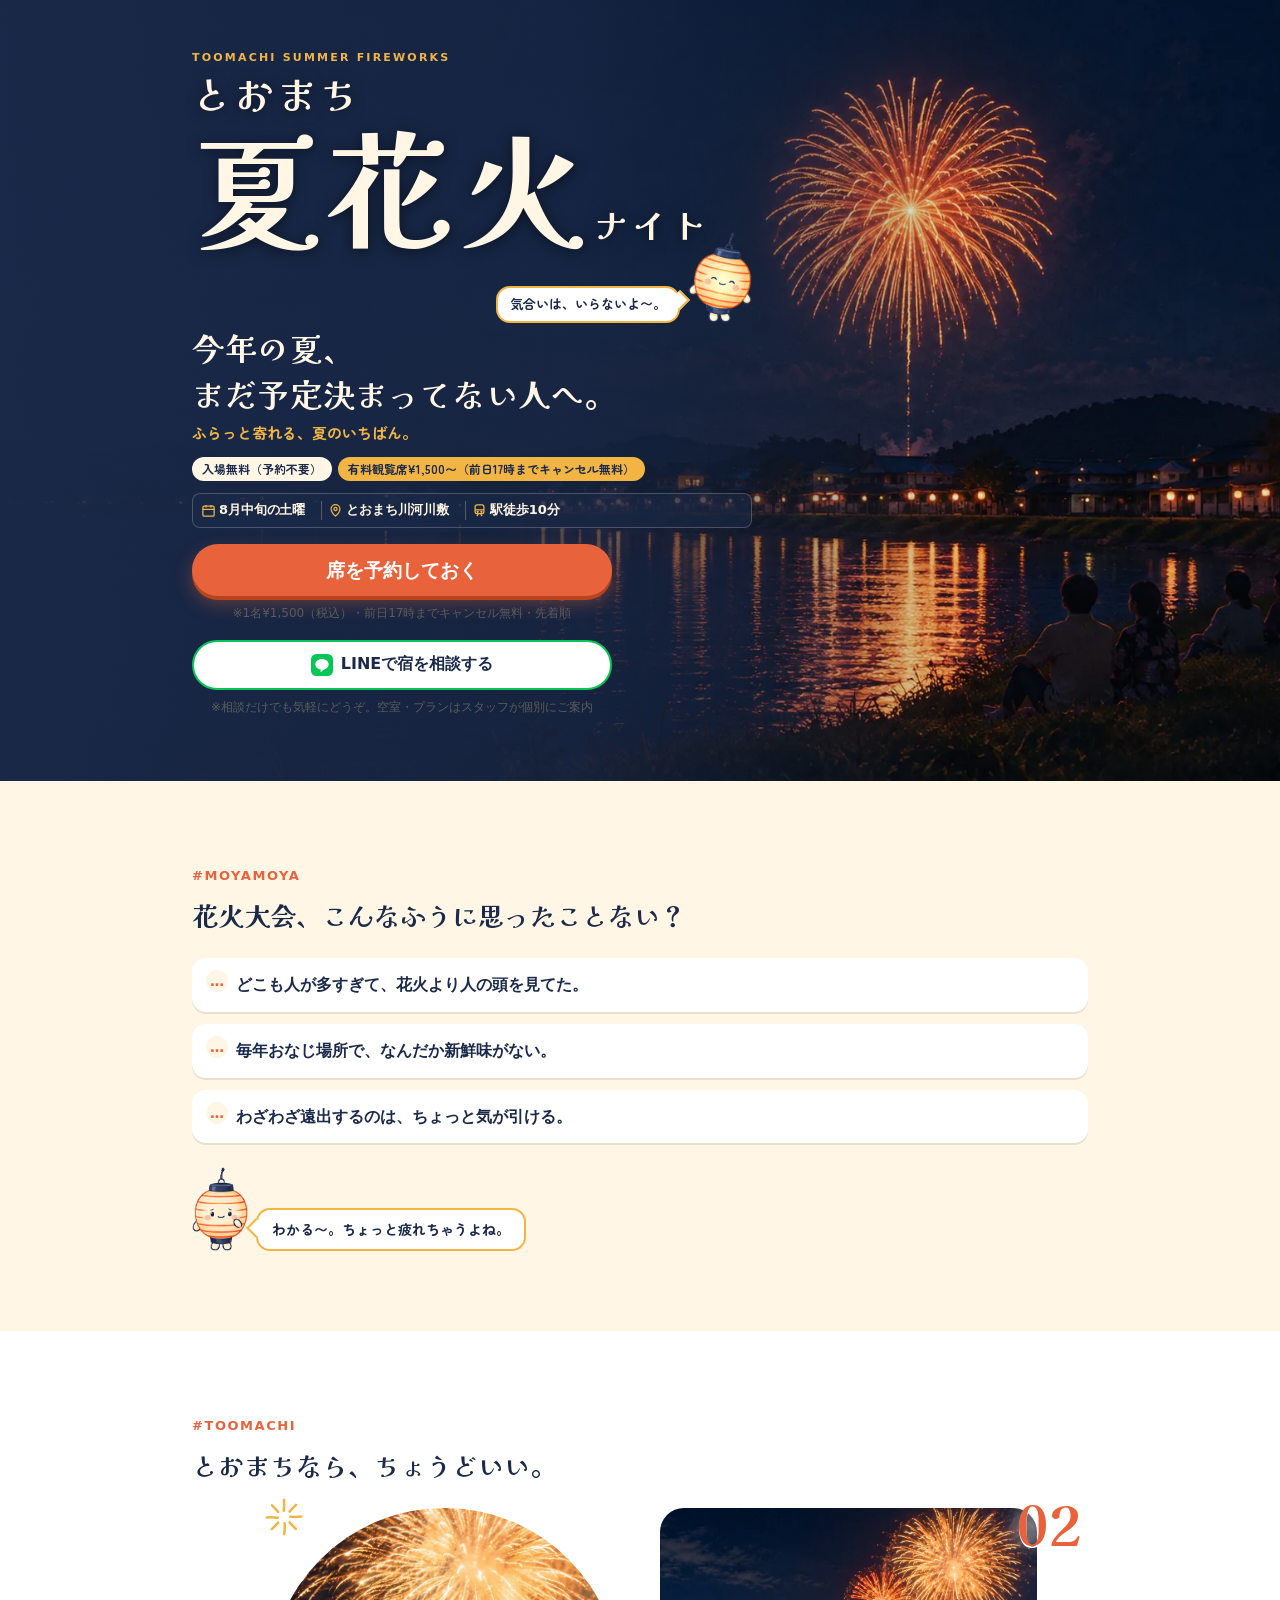
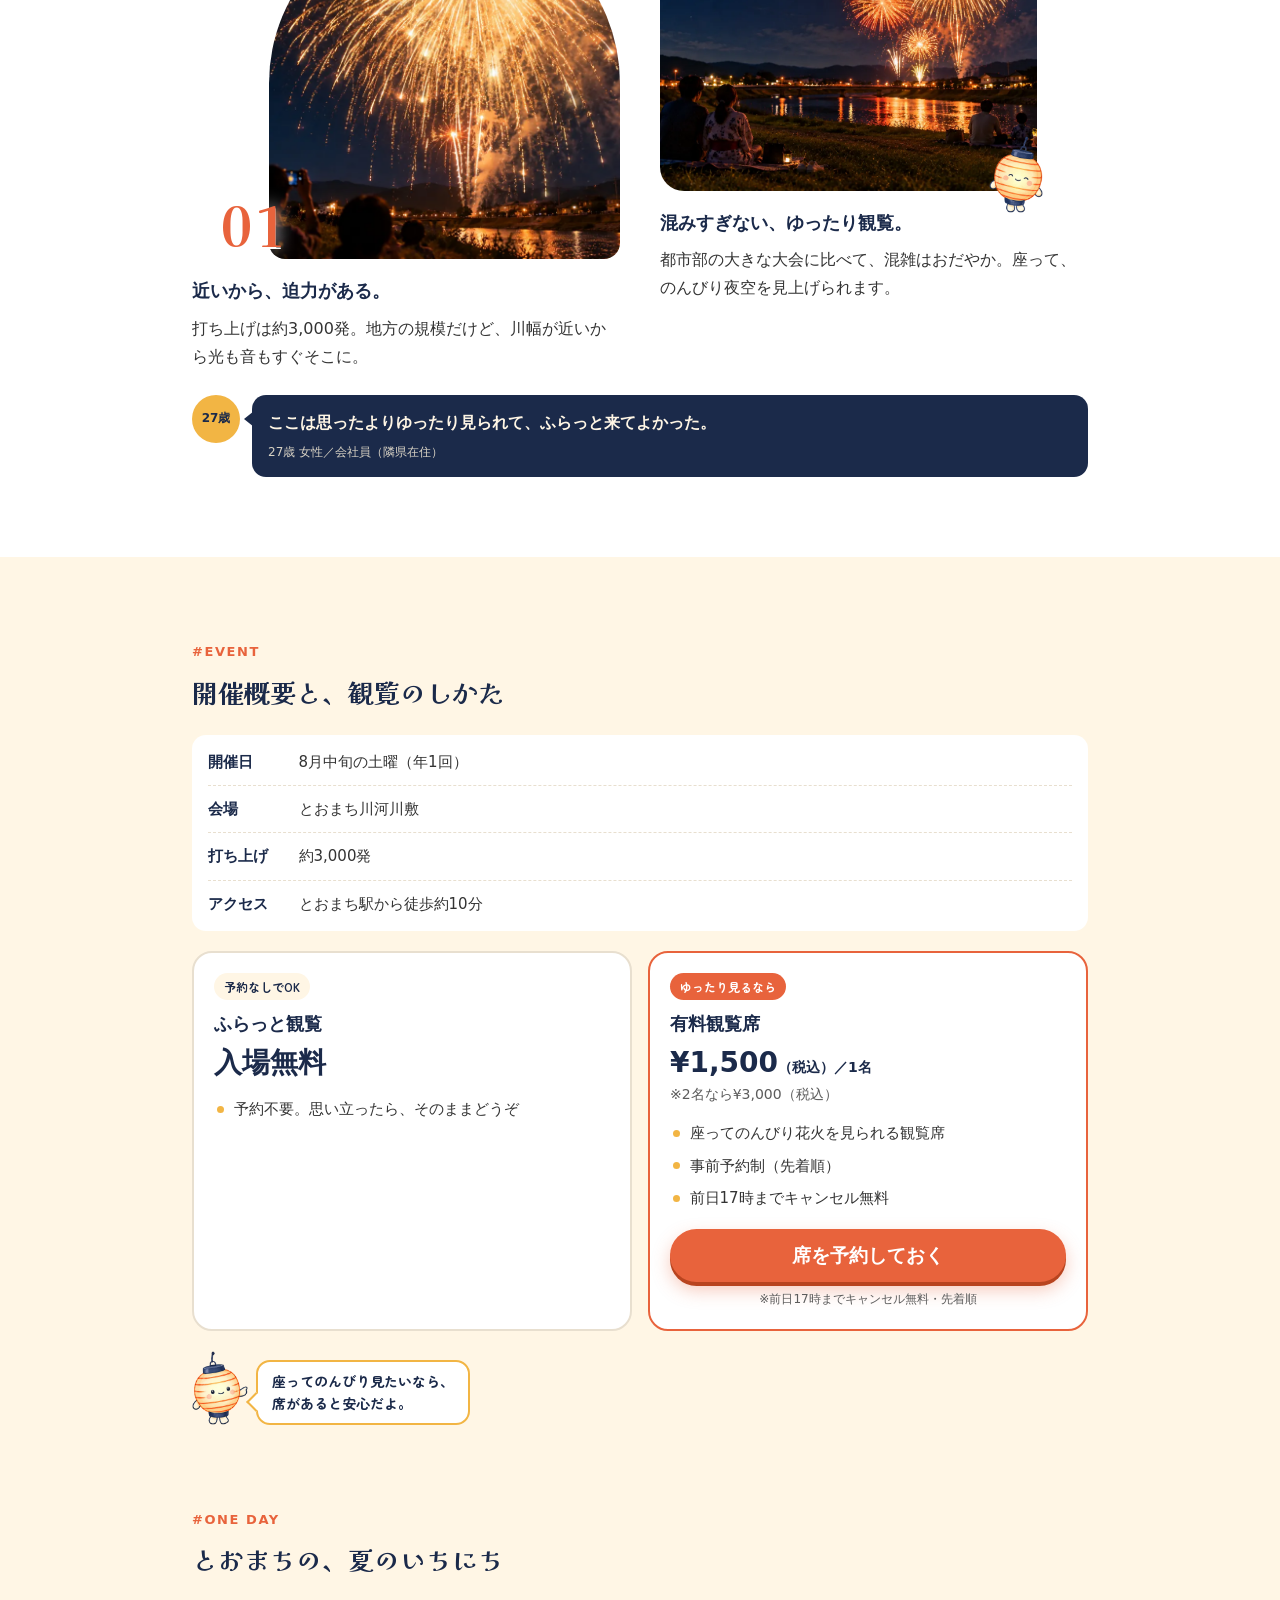
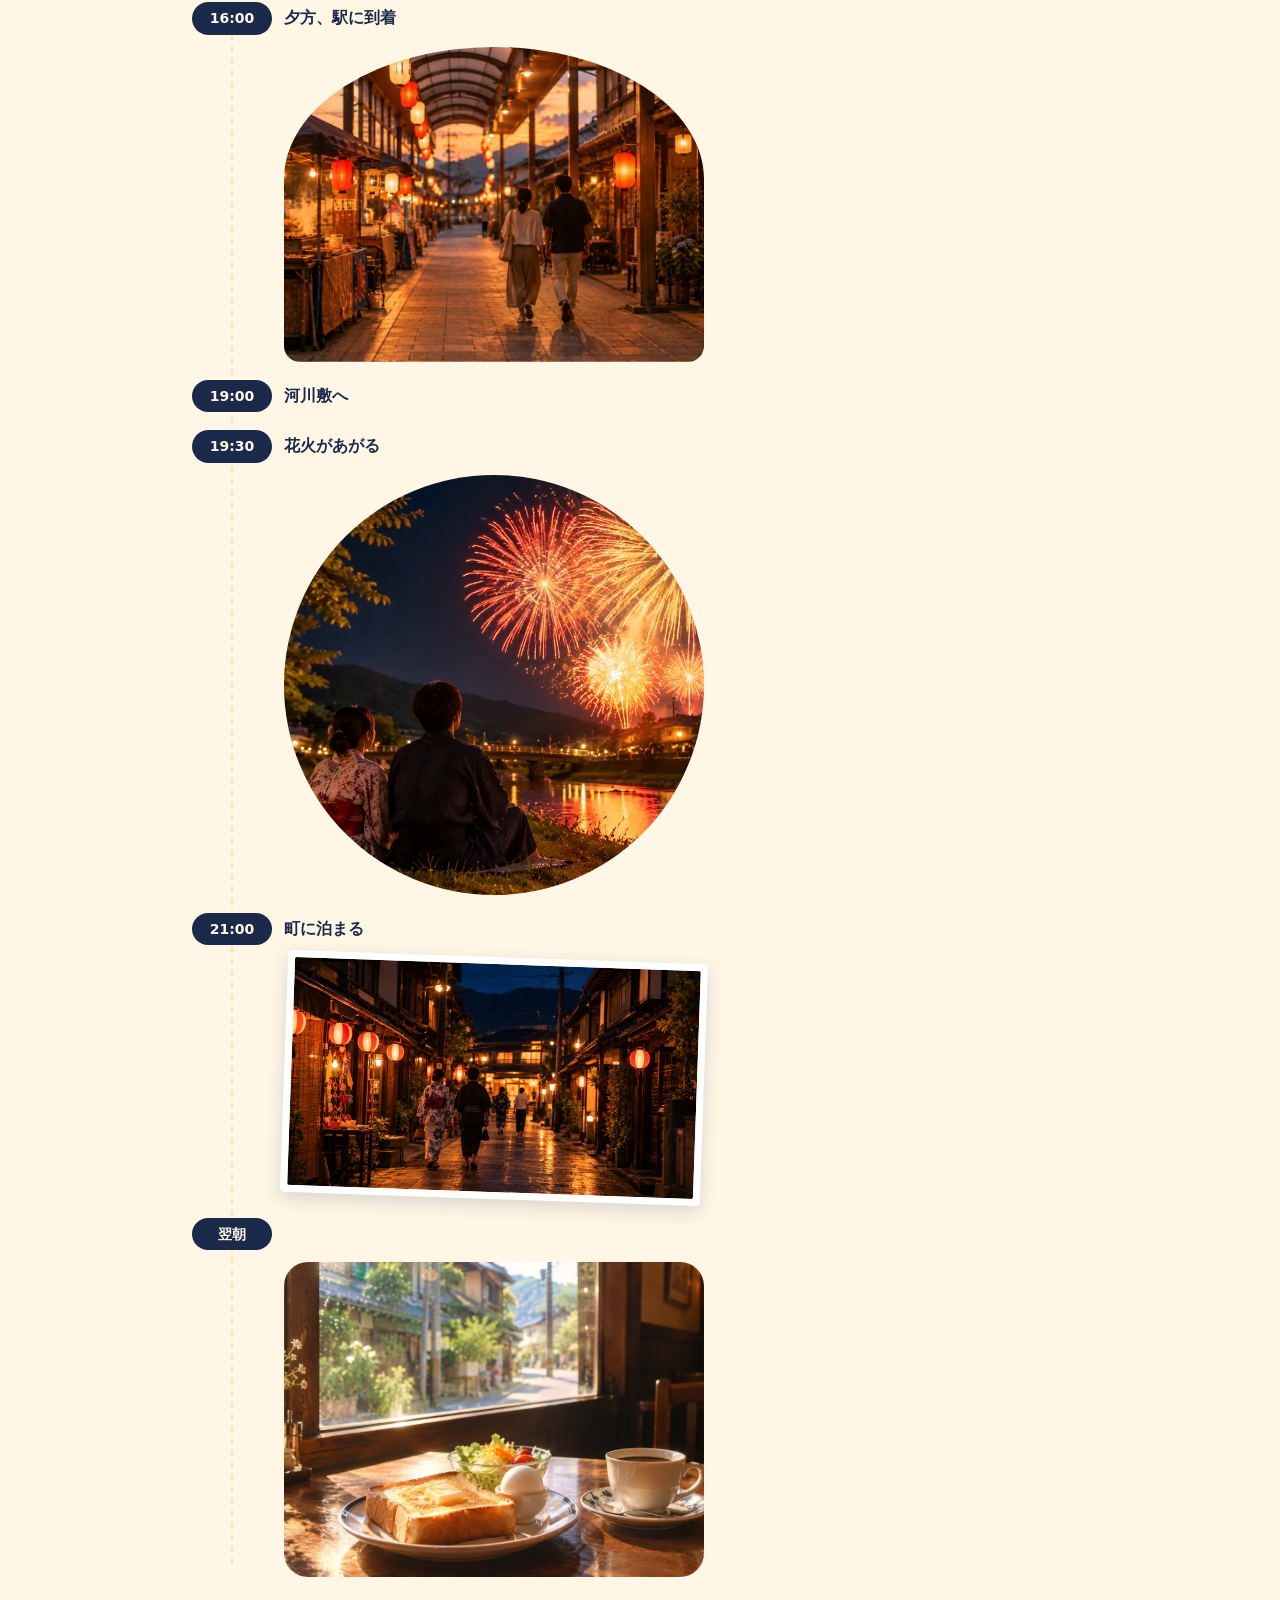
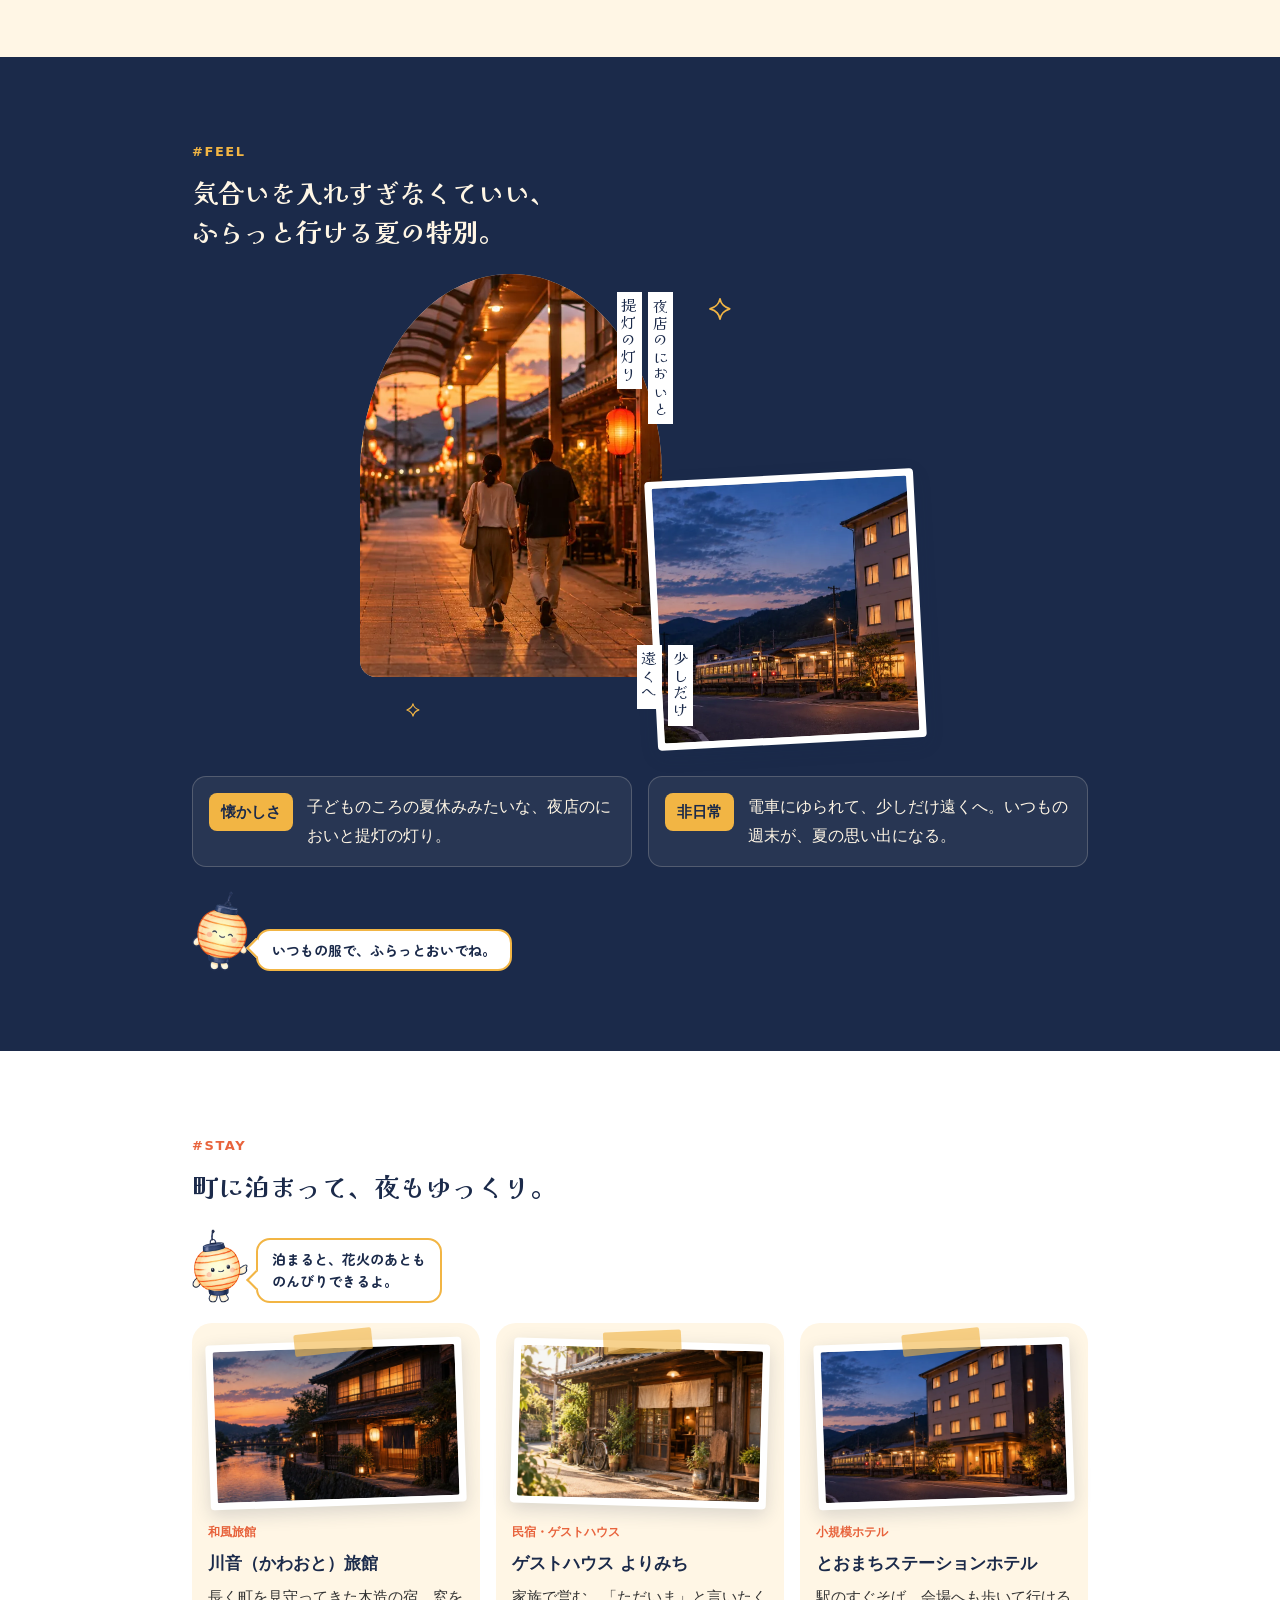
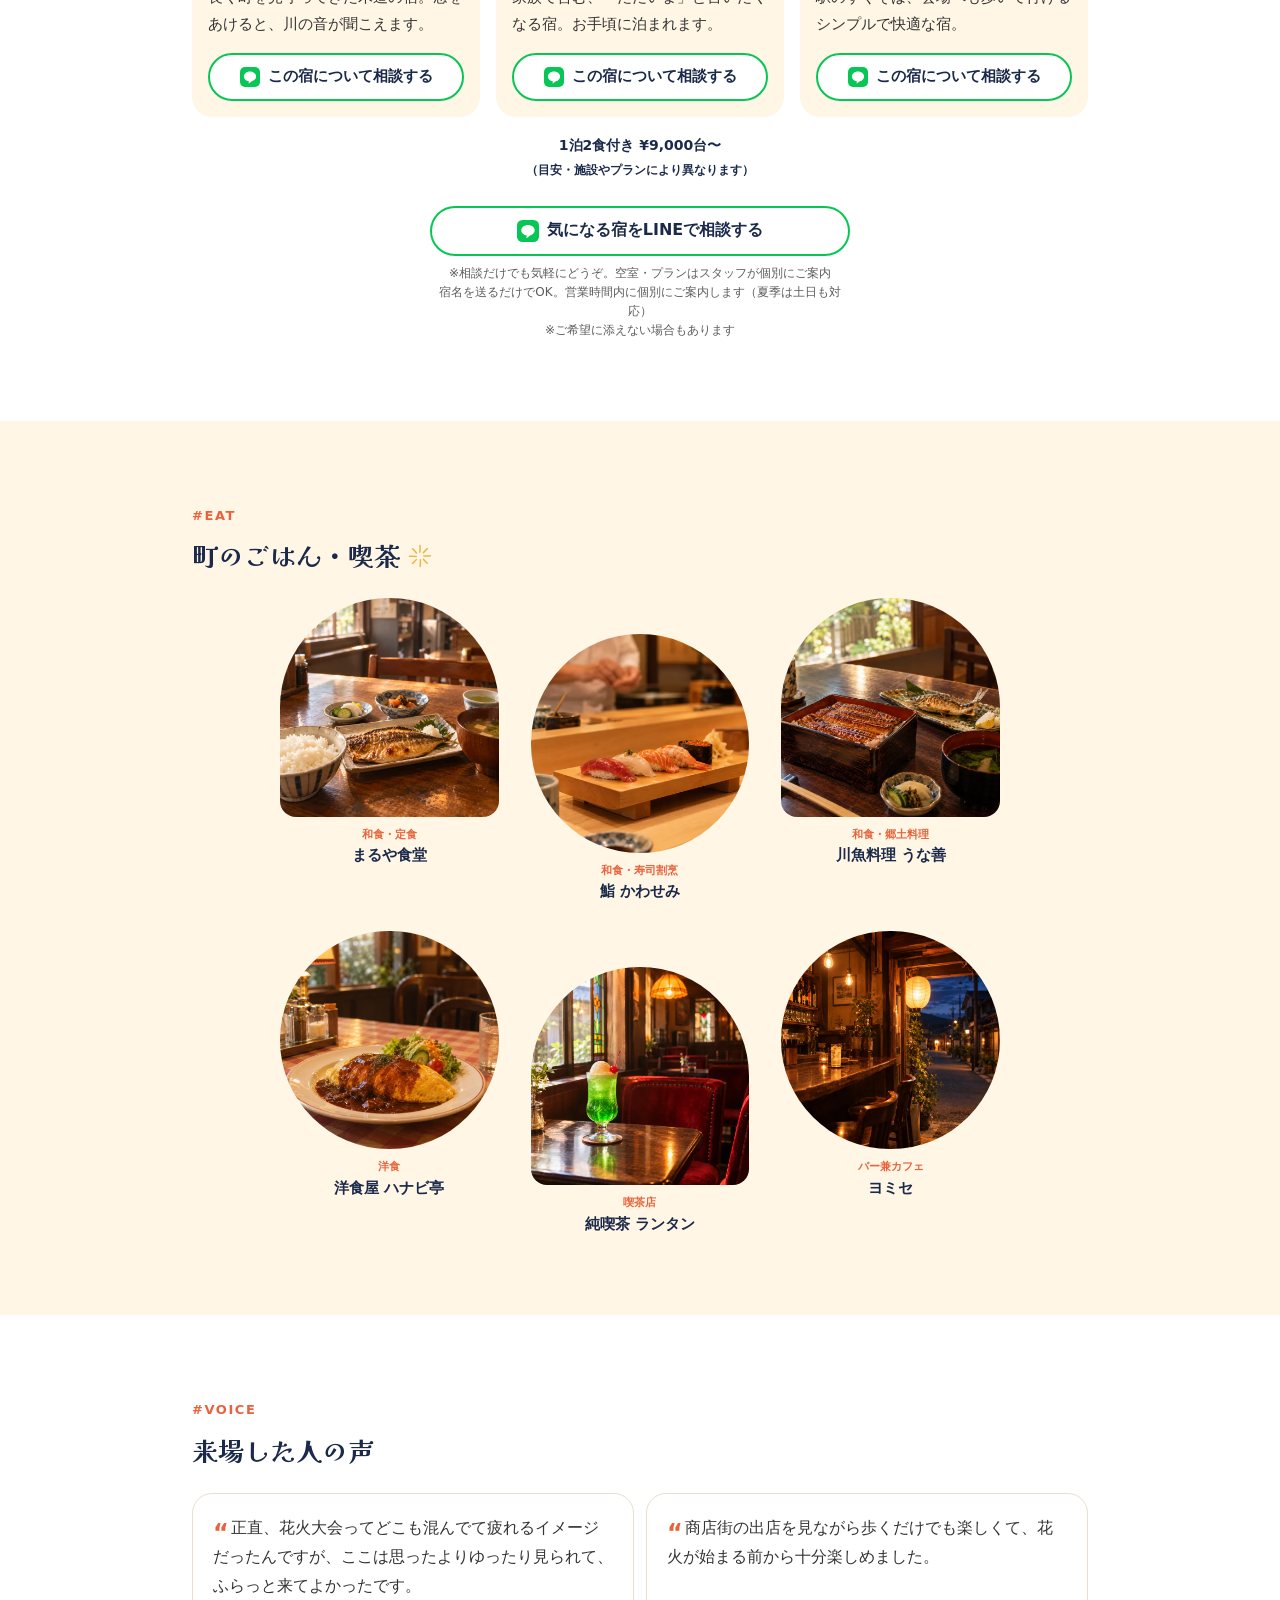
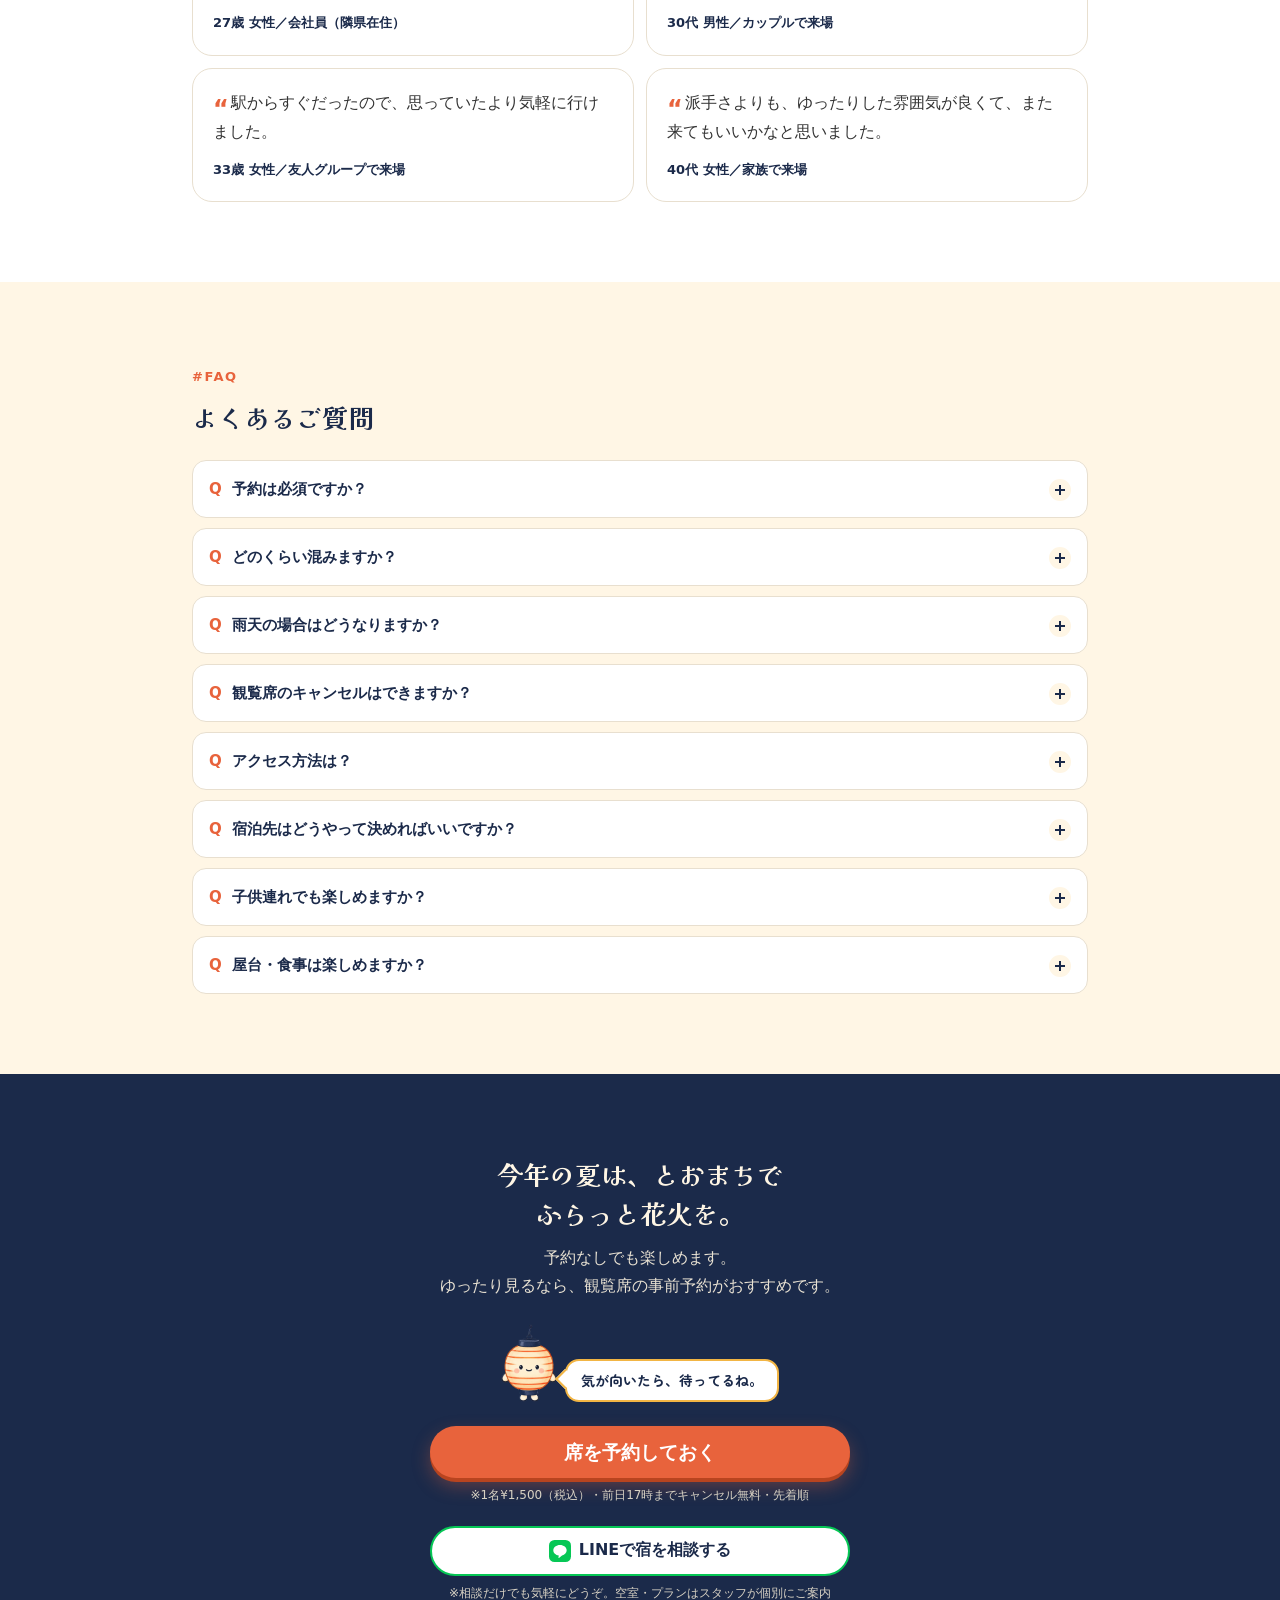
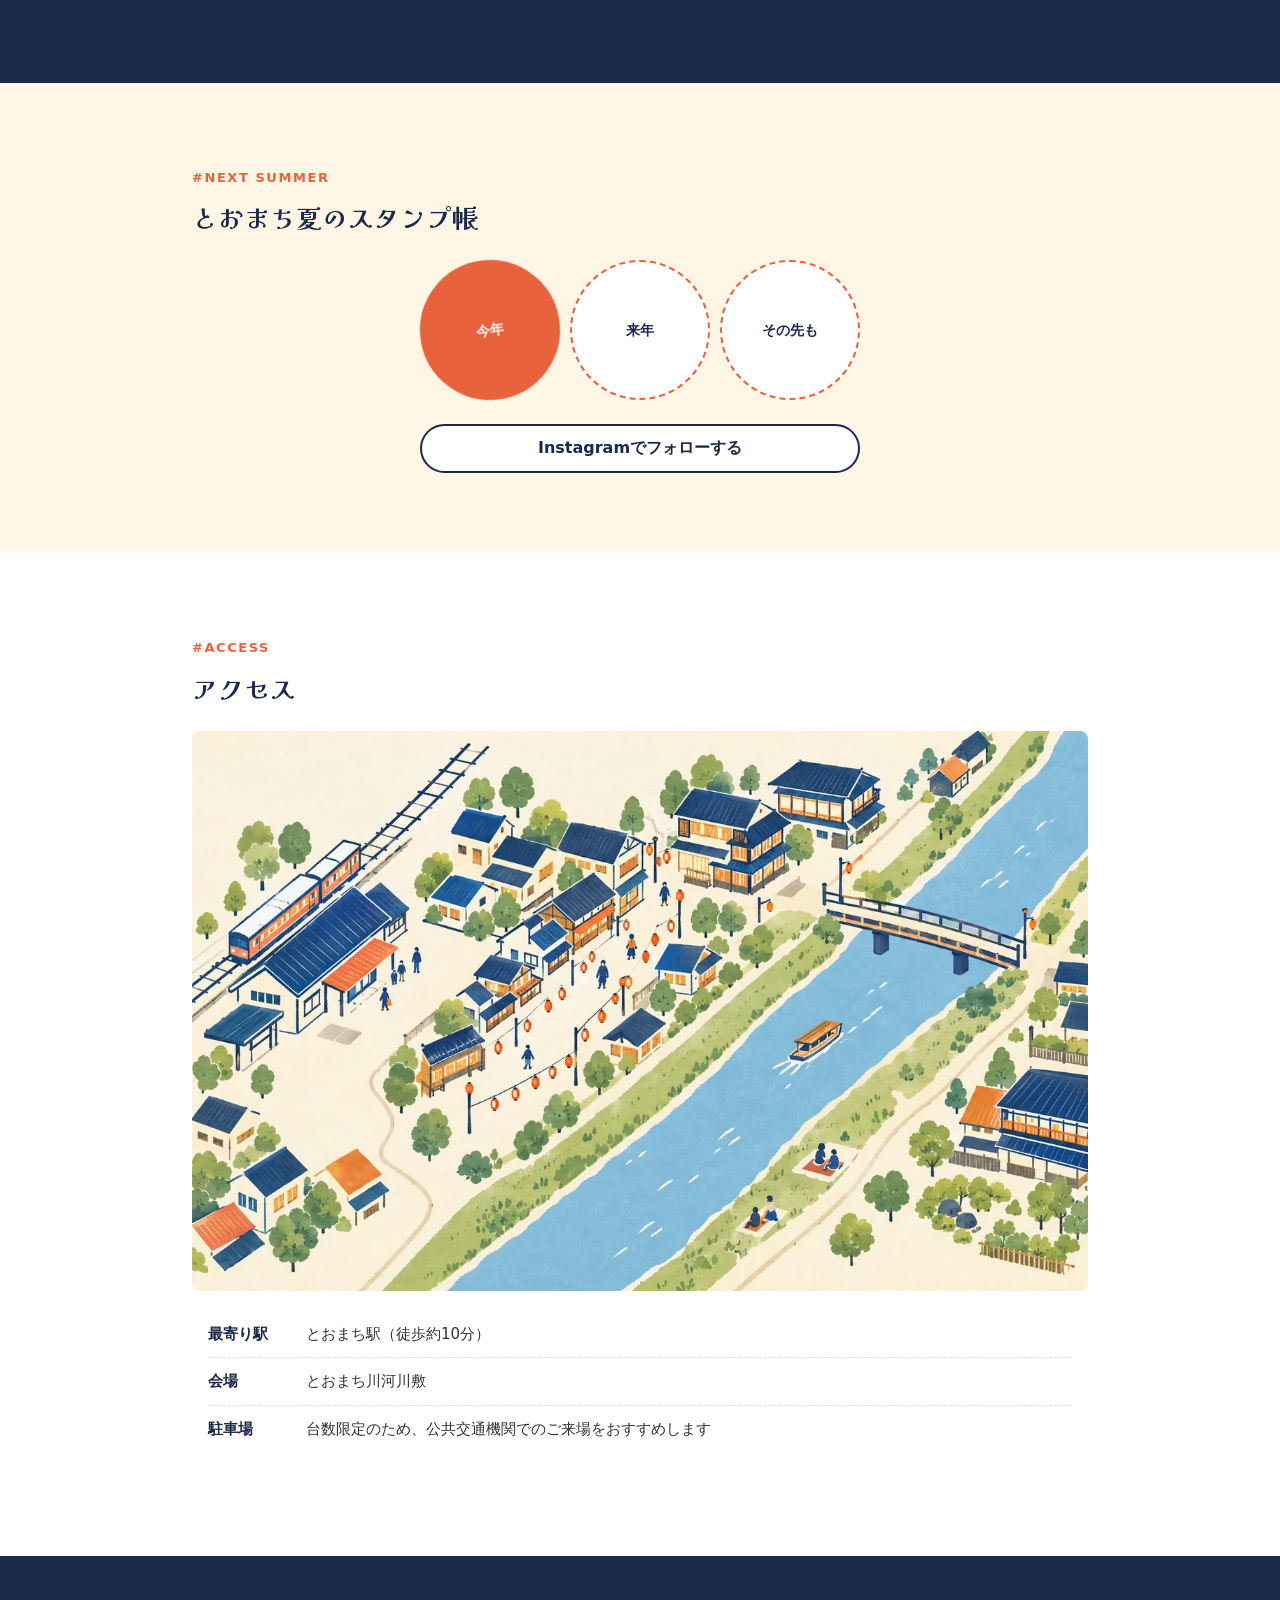
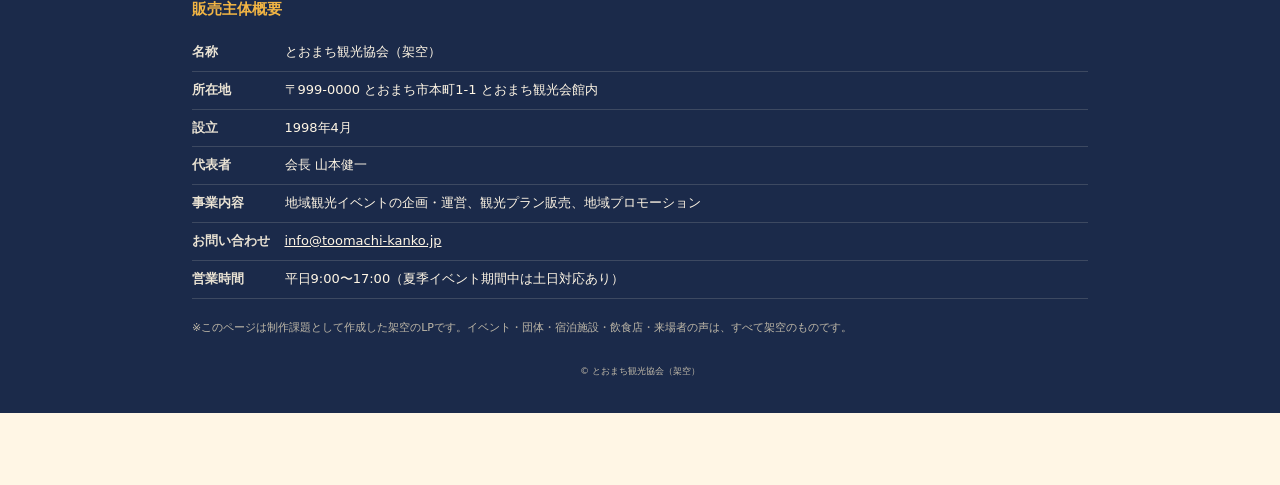
==== index.html @ 587643f8 "初回コミット" ====
<!DOCTYPE html>
<html lang="ja">
<head>
<meta charset="UTF-8">
<meta name="viewport" content="width=device-width, initial-scale=1">
<!-- JavaScriptが動くときだけ「隠してから出す」演出を有効にする（表示前に必要なので、ここだけHTMLに残す） -->
<script>document.documentElement.classList.add('js');</script>
<title>とおまち 夏花火ナイト｜ふらっと寄れる、夏のいちばん。</title>
<meta name="description" content="今年の夏、まだ予定決まってない人へ。とおまち川河川敷の「とおまち 夏花火ナイト」は入場無料・駅から徒歩約10分。ゆったり見るなら有料観覧席（¥1,500・前日17時までキャンセル無料）を。町の宿やごはん処もご紹介します。">
<!-- 正規URL（公開時に https://example.com/toomachi/ を実際のURLに差し替え） -->
<link rel="canonical" href="https://example.com/toomachi/">
<link rel="icon" href="favicon.ico" sizes="any">
<link rel="apple-touch-icon" href="images/apple-touch-icon.png">
<!-- OGP（公開時に https://example.com/toomachi/ を実際のURLに差し替え） -->
<meta property="og:type" content="website">
<meta property="og:title" content="とおまち 夏花火ナイト｜ふらっと寄れる、夏のいちばん。">
<meta property="og:description" content="今年の夏、まだ予定決まってない人へ。とおまち川河川敷の、ゆったり見られる夏花火。入場無料・観覧席¥1,500から。">
<meta property="og:url" content="https://example.com/toomachi/">
<meta property="og:image" content="https://example.com/toomachi/images/ogp.jpg">
<meta property="og:image:width" content="1200">
<meta property="og:image:height" content="630">
<meta name="twitter:card" content="summary_large_image">
<link rel="preconnect" href="https://fonts.googleapis.com">
<link rel="preconnect" href="https://fonts.gstatic.com" crossorigin>
<!-- 見出し：Kaisei Decol／吹き出し・ボタン：Zen Maru Gothic（日本語は文字範囲ごとに分割配信され、使う文字の分だけ読み込まれる） -->
<link href="https://fonts.googleapis.com/css2?family=Kaisei+Decol:wght@700&family=Zen+Maru+Gothic:wght@700&display=swap" rel="stylesheet">
<link rel="stylesheet" href="css/style.css">
<script src="js/main.js" defer></script>
</head>
<body>
<!-- アイコン用SVGシンボル -->
<svg class="svg-sprite" width="0" height="0" aria-hidden="true">
  <defs>
    <!-- LINE CTA用の仮アイコン（公開時はLINE公式ブランドガイドラインのアイコン画像に差し替え） -->
    <symbol id="icon-line" viewBox="0 0 24 24">
      <rect width="24" height="24" rx="6" fill="#06C755"/>
      <path d="M12 5.5c-4.1 0-7.3 2.6-7.3 5.8 0 2.9 2.5 5.3 6 5.7l-.4 2.1c-.1.4.3.7.6.5l3.3-2.6c3-.6 5.1-2.9 5.1-5.7 0-3.2-3.2-5.8-7.3-5.8z" fill="#fff"/>
    </symbol>
    <!-- 手描き風の落書き（火花・きらめき） -->
    <symbol id="doodle-spark" viewBox="0 0 48 48">
      <g fill="none" stroke="currentColor" stroke-width="2.6" stroke-linecap="round">
        <path d="M24 6c.4 4 .2 8-.3 11.5"/><path d="M24.6 30.5c.3 4 .1 8-.4 11.5"/>
        <path d="M6 24.4c4-.3 8-.1 11.6.3"/><path d="M30.6 23.8c4 .2 7.9.1 11.4-.3"/>
        <path d="M11.5 11.8c2.6 2.4 4.6 4.6 6.4 7"/><path d="M29.8 29.6c2.4 2.7 4.4 4.8 6.6 6.9"/>
        <path d="M36.4 11.4c-2.5 2.5-4.6 4.6-6.6 7"/><path d="M17.9 29.9c-2.3 2.5-4.4 4.6-6.7 6.7"/>
      </g>
    </symbol>
    <symbol id="doodle-star" viewBox="0 0 32 32">
      <path d="M16 3.5c1.2 5.6 3.4 9.4 12 12.3-8.4 2.6-10.8 6.6-12 12.7-1.4-6.2-3.8-10.1-12.3-12.6C12.3 13 14.6 9.2 16 3.5z" fill="none" stroke="currentColor" stroke-width="2.2" stroke-linejoin="round"/>
    </symbol>
  </defs>
</svg>

<main id="top">

  <!-- ================= FV ================= -->
  <section class="fv" id="fv" aria-labelledby="fv-title">
    <div class="fv__photo">
      <picture>
        <source media="(min-width: 1024px)" srcset="images/fv-pc.webp" width="1672" height="941">
        <img src="images/fv-sp.webp" width="1024" height="1536" alt="とおまち川の川面に映る大輪の花火と、川沿いに灯る提灯" fetchpriority="high">
      </picture>
      <!-- 背景動画：videos/fv-sp.mp4（スマホ）・videos/fv-pc.mp4（PC）を置くと自動で再生。
           ファイルがない・通信量を節約する設定・「視差効果を減らす」設定のときは上の写真のまま -->
      <video class="fv__video" muted loop playsinline preload="none" aria-hidden="true"
             data-src-sp="videos/fv-sp.mp4" data-src-pc="videos/fv-pc.mp4"></video>
    </div>
    <button class="fv__motion" type="button" aria-pressed="false" hidden>
      <span class="visually-hidden">背景の動画を一時停止</span>
      <svg viewBox="0 0 24 24" width="18" height="18" aria-hidden="true" class="icon-pause"><rect x="6" y="5" width="4" height="14" rx="1" fill="currentColor"/><rect x="14" y="5" width="4" height="14" rx="1" fill="currentColor"/></svg>
      <svg viewBox="0 0 24 24" width="18" height="18" aria-hidden="true" class="icon-play"><path d="M8 5v14l11-7z" fill="currentColor"/></svg>
    </button>
    <div class="container">
      <div class="fv__inner">
        <p class="fv__en">TOOMACHI SUMMER FIREWORKS</p>
        <h1 class="fv__name" id="fv-title">とおまち<span class="fv__name-main">夏花火<span class="fv__name-night">ナイト</span></span></h1>

        <div class="fv__gap">
          <div class="tomorin tomorin--right fv__tomorin">
            <img class="tomorin__icon" src="images/tomorin-smile.webp" width="337" height="480" alt="" decoding="async">
            <p class="tomorin__bubble">気合いは、いらないよ〜。</p>
          </div>
        </div>

        <p class="fv__title">今年の夏、<br>まだ予定決まってない人へ。</p>
        <p class="fv__sub">ふらっと寄れる、夏のいちばん。</p>

        <ul class="badges" aria-label="料金と予約の概要">
          <li class="badge">入場無料（予約不要）</li>
          <li class="badge badge--accent">有料観覧席¥1,500〜（前日17時までキャンセル無料）</li>
        </ul>

        <ul class="fv-info">
          <li class="fv-info__item">
            <svg viewBox="0 0 24 24" fill="none" stroke="currentColor" stroke-width="2" aria-hidden="true"><rect x="3" y="5" width="18" height="16" rx="2"/><path d="M3 10h18M8 3v4M16 3v4"/></svg>
            <span class="visually-hidden">開催日</span><strong>8月中旬の土曜</strong>
          </li>
          <li class="fv-info__item">
            <svg viewBox="0 0 24 24" fill="none" stroke="currentColor" stroke-width="2" aria-hidden="true"><path d="M12 21s-7-6.2-7-11.5A7 7 0 0 1 19 9.5C19 14.8 12 21 12 21z"/><circle cx="12" cy="9.5" r="2.5"/></svg>
            <span class="visually-hidden">会場</span><strong>とおまち川河川敷</strong>
          </li>
          <li class="fv-info__item">
            <svg viewBox="0 0 24 24" fill="none" stroke="currentColor" stroke-width="2" aria-hidden="true"><rect x="5" y="3" width="14" height="14" rx="3"/><path d="M5 11h14M8 21l2-4M16 21l-2-4"/><circle cx="9" cy="14" r=".8" fill="currentColor"/><circle cx="15" cy="14" r=".8" fill="currentColor"/></svg>
            <span class="visually-hidden">アクセス</span><strong>駅徒歩10分</strong>
          </li>
        </ul>

        <div class="cta-group" id="fv-cta">
          <div>
            <a class="btn btn--seat" href="reserve.html">席を予約しておく</a>
            <p class="btn-note">※1名¥1,500（税込）・前日17時までキャンセル無料・先着順</p>
          </div>
          <div>
            <a class="btn btn--line" data-line href="#">
              <svg class="line-icon" width="22" height="22" aria-hidden="true"><use href="#icon-line"/></svg>
              LINEで宿を相談する
            </a>
            <p class="btn-note">※相談だけでも気軽にどうぞ。空室・プランはスタッフが個別にご案内</p>
          </div>
        </div>
      </div>
    </div>
  </section>

  <!-- ================= #MOYAMOYA ================= -->
  <section class="section" id="moyamoya" aria-labelledby="moyamoya-title">
    <div class="container">
      <p class="section-label">#MOYAMOYA</p>
      <h2 class="section-title" id="moyamoya-title">花火大会、こんなふうに思ったことない？</h2>
      <ul class="moyamoya__list">
        <li class="moyamoya__item">どこも人が多すぎて、花火より人の頭を見てた。</li>
        <li class="moyamoya__item">毎年おなじ場所で、なんだか新鮮味がない。</li>
        <li class="moyamoya__item">わざわざ遠出するのは、ちょっと気が引ける。</li>
      </ul>
      <div class="tomorin">
        <img class="tomorin__icon" src="images/tomorin-empathy.webp" width="322" height="480" alt="" decoding="async">
        <p class="tomorin__bubble">わかる〜。ちょっと疲れちゃうよね。</p>
      </div>
    </div>
  </section>

  <!-- ================= #TOOMACHI ================= -->
  <section class="section section--white" id="toomachi" aria-labelledby="toomachi-title">
    <div class="container">
      <p class="section-label">#TOOMACHI</p>
      <h2 class="section-title" id="toomachi-title">とおまちなら、ちょうどいい。</h2>
      <div class="points">
        <article class="point point--a">
          <div class="point__visual">
            <img class="ph shape-arch" src="images/point-01.webp" width="1280" height="720" alt="河川敷から間近に見上げる大きな花火" loading="lazy" decoding="async">
            <p class="point__num" aria-hidden="true">01</p>
            <svg class="doodle doodle--spark" aria-hidden="true"><use href="#doodle-spark"/></svg>
          </div>
          <h3 class="point__title"><span class="visually-hidden">01 </span>近いから、迫力がある。</h3>
          <p>打ち上げは約3,000発。地方の規模だけど、川幅が近いから光も音もすぐそこに。</p>
        </article>
        <article class="point point--b">
          <div class="point__visual">
            <img class="ph shape-round" src="images/point-02.webp" width="1280" height="720" alt="間隔をあけて座り、ゆったり花火を見る来場者" loading="lazy" decoding="async">
            <p class="point__num" aria-hidden="true">02</p>
            <img class="point__tomorin tomorin__icon" src="images/tomorin-smile.webp" width="337" height="480" alt="" loading="lazy" decoding="async">
          </div>
          <h3 class="point__title"><span class="visually-hidden">02 </span>混みすぎない、ゆったり観覧。</h3>
          <p>都市部の大きな大会に比べて、混雑はおだやか。座って、のんびり夜空を見上げられます。</p>
        </article>
      </div>

      <!-- P4：実体験コメント（#VOICEにも掲載） -->
      <figure class="voice-bubble">
        <div class="voice-bubble__avatar" aria-hidden="true">27歳</div>
        <div class="voice-bubble__body">
          <blockquote class="voice-bubble__text">ここは思ったよりゆったり見られて、ふらっと来てよかった。</blockquote>
          <figcaption class="voice-bubble__meta">27歳 女性／会社員（隣県在住）</figcaption>
        </div>
      </figure>
    </div>
  </section>

  <!-- ================= #EVENT ================= -->
  <section class="section section--event event" id="event" aria-labelledby="event-title">
    <div class="container">
      <p class="section-label">#EVENT</p>
      <h2 class="section-title" id="event-title">開催概要と、観覧のしかた</h2>
      <dl class="event__table">
        <div class="event__row"><dt>開催日</dt><dd>8月中旬の土曜（年1回）</dd></div>
        <div class="event__row"><dt>会場</dt><dd>とおまち川河川敷</dd></div>
        <div class="event__row"><dt>打ち上げ</dt><dd>約3,000発</dd></div>
        <div class="event__row"><dt>アクセス</dt><dd>とおまち駅から徒歩約10分</dd></div>
      </dl>

      <div class="plans">
        <article class="plan">
          <span class="plan__tag">予約なしでOK</span>
          <h3 class="plan__name">ふらっと観覧</h3>
          <p class="plan__price">入場無料</p>
          <ul class="plan__list">
            <li>予約不要。思い立ったら、そのままどうぞ</li>
          </ul>
        </article>

        <article class="plan plan--seat">
          <span class="plan__tag">ゆったり見るなら</span>
          <h3 class="plan__name">有料観覧席</h3>
          <!-- 料金 → 座席特徴 → 予約条件 → キャンセル条件 → CTA の順 -->
          <p class="plan__price">¥1,500<small>（税込）／1名</small></p>
          <p class="plan__price-pair">※2名なら¥3,000（税込）</p>
          <ul class="plan__list">
            <li>座ってのんびり花火を見られる観覧席</li>
            <li>事前予約制（先着順）</li>
            <li>前日17時までキャンセル無料</li>
          </ul>
          <a class="btn btn--seat" href="reserve.html">席を予約しておく</a>
          <p class="btn-note">※前日17時までキャンセル無料・先着順</p>
        </article>
      </div>

      <div class="tomorin event__tomorin">
        <img class="tomorin__icon" src="images/tomorin-guide.webp" width="365" height="480" alt="" decoding="async">
        <p class="tomorin__bubble">座ってのんびり見たいなら、<br>席があると安心だよ。</p>
      </div>
    </div>
  </section>

  <!-- ================= #ONE DAY ================= -->
  <section class="section section--oneday" id="oneday" aria-labelledby="oneday-title">
    <div class="container">
      <p class="section-label">#ONE DAY</p>
      <h2 class="section-title" id="oneday-title">とおまちの、夏のいちにち</h2>
      <ol class="timeline">
        <li class="timeline__item">
          <span class="timeline__time">16:00</span>
          <p class="timeline__text">夕方、駅に到着</p>
          <img class="ph shape-arch shape-arch--wide" data-shot="arch" src="images/oneday-evening.webp" width="1280" height="720" alt="夕暮れ、提灯が灯りはじめた商店街を歩くふたり" loading="lazy" decoding="async">
        </li>
        <li class="timeline__item">
          <span class="timeline__time">19:00</span>
          <p class="timeline__text">河川敷へ</p>
        </li>
        <li class="timeline__item">
          <span class="timeline__time">19:30</span>
          <p class="timeline__text">花火があがる</p>
          <img class="ph shape-circle" data-shot="burst" src="images/oneday-fireworks.webp" width="1280" height="720" alt="河川敷に座って見る、川面に映る花火" loading="lazy" decoding="async">
        </li>
        <li class="timeline__item">
          <span class="timeline__time">21:00</span>
          <p class="timeline__text">町に泊まる</p>
          <div class="photo-frame photo-frame--tilt-r" data-shot="drop"><img class="ph" src="images/oneday-night.webp" width="1280" height="720" alt="花火のあと、提灯が灯る夜の商店街" loading="lazy" decoding="async"></div>
        </li>
        <li class="timeline__item">
          <span class="timeline__time">翌朝</span>
          <p class="timeline__text">純喫茶でモーニング</p>
          <img class="ph shape-round" data-shot="light" src="images/oneday-morning.webp" width="1280" height="720" alt="窓辺の席の純喫茶モーニング（厚切りトースト・ゆで卵・コーヒー）" loading="lazy" decoding="async">
        </li>
      </ol>
    </div>
  </section>

  <!-- ================= #FEEL ================= -->
  <section class="section section--navy" id="feel" aria-labelledby="feel-title">
    <div class="container">
      <p class="section-label">#FEEL</p>
      <h2 class="section-title" id="feel-title">気合いを入れすぎなくていい、<br>ふらっと行ける夏の特別。</h2>
      <div class="feel__collage">
        <figure class="feel__photo feel__photo--a">
          <img class="ph shape-arch" src="images/oneday-evening.webp" width="1280" height="720" alt="提灯が灯る夕暮れの商店街と、夜店の並び" loading="lazy" decoding="async">
          <span class="v-label" aria-hidden="true"><span>夜店のにおいと<br>提灯の灯り</span></span>
        </figure>
        <figure class="feel__photo feel__photo--b">
          <div class="photo-frame photo-frame--tilt-l"><img class="ph" src="images/inn-station.webp" width="1280" height="720" alt="夕暮れの小さな駅に停まるローカル線" loading="lazy" decoding="async"></div>
          <span class="v-label" aria-hidden="true"><span>少しだけ<br>遠くへ</span></span>
        </figure>
        <svg class="doodle doodle--star" aria-hidden="true"><use href="#doodle-star"/></svg>
        <svg class="doodle doodle--star doodle--star-s" aria-hidden="true"><use href="#doodle-star"/></svg>
      </div>
      <ul class="feel__list">
        <li class="feel__item">
          <span class="feel__label">懐かしさ</span>
          <p class="feel__text">子どものころの夏休みみたいな、夜店のにおいと提灯の灯り。</p>
        </li>
        <li class="feel__item">
          <span class="feel__label">非日常</span>
          <p class="feel__text">電車にゆられて、少しだけ遠くへ。いつもの週末が、夏の思い出になる。</p>
        </li>
      </ul>
      <div class="tomorin">
        <img class="tomorin__icon" src="images/tomorin-smile.webp" width="337" height="480" alt="" decoding="async">
        <p class="tomorin__bubble">いつもの服で、ふらっとおいでね。</p>
      </div>
    </div>
  </section>

  <!-- ================= #STAY ================= -->
  <section class="section section--white" id="stay" aria-labelledby="stay-title">
    <div class="container">
      <p class="section-label">#STAY</p>
      <h2 class="section-title" id="stay-title">町に泊まって、夜もゆっくり。</h2>
      <div class="tomorin stay__tomorin">
        <img class="tomorin__icon" src="images/tomorin-guide.webp" width="365" height="480" alt="" decoding="async">
        <p class="tomorin__bubble">泊まると、花火のあとも<br>のんびりできるよ。</p>
      </div>

      <div class="cards">
        <article class="stay-card">
          <div class="photo-frame photo-frame--tape"><img class="ph" src="images/inn-kawaoto.webp" width="1280" height="720" alt="夕暮れの川沿いに建つ木造の旅館" loading="lazy" decoding="async"></div>
          <div class="stay-card__body">
            <p class="stay-card__type">和風旅館</p>
            <h3 class="stay-card__name">川音（かわおと）旅館</h3>
            <p class="stay-card__text">長く町を見守ってきた木造の宿。窓をあけると、川の音が聞こえます。</p>
            <a class="btn btn--line" data-facility="川音旅館" href="#">
              <svg class="line-icon" width="20" height="20" aria-hidden="true"><use href="#icon-line"/></svg>
              この宿について相談する
            </a>
          </div>
        </article>
        <article class="stay-card">
          <div class="photo-frame photo-frame--tape"><img class="ph" src="images/inn-yorimichi.webp" width="1280" height="720" alt="植木と自転車が並ぶ、ゲストハウスの玄関" loading="lazy" decoding="async"></div>
          <div class="stay-card__body">
            <p class="stay-card__type">民宿・ゲストハウス</p>
            <h3 class="stay-card__name">ゲストハウス よりみち</h3>
            <p class="stay-card__text">家族で営む、「ただいま」と言いたくなる宿。お手頃に泊まれます。</p>
            <a class="btn btn--line" data-facility="ゲストハウスよりみち" href="#">
              <svg class="line-icon" width="20" height="20" aria-hidden="true"><use href="#icon-line"/></svg>
              この宿について相談する
            </a>
          </div>
        </article>
        <article class="stay-card">
          <div class="photo-frame photo-frame--tape"><img class="ph" src="images/inn-station.webp" width="1280" height="720" alt="駅のそばに建つ、シンプルな小規模ホテル" loading="lazy" decoding="async"></div>
          <div class="stay-card__body">
            <p class="stay-card__type">小規模ホテル</p>
            <h3 class="stay-card__name">とおまちステーションホテル</h3>
            <p class="stay-card__text">駅のすぐそば、会場へも歩いて行けるシンプルで快適な宿。</p>
            <a class="btn btn--line" data-facility="とおまちステーションホテル" href="#">
              <svg class="line-icon" width="20" height="20" aria-hidden="true"><use href="#icon-line"/></svg>
              この宿について相談する
            </a>
          </div>
        </article>
      </div>

      <p class="stay__price">1泊2食付き ¥9,000台〜<br><small>（目安・施設やプランにより異なります）</small></p>

      <div class="stay__cta">
        <a class="btn btn--line" data-line href="#">
          <svg class="line-icon" width="22" height="22" aria-hidden="true"><use href="#icon-line"/></svg>
          気になる宿をLINEで相談する
        </a>
        <p class="btn-note">
          ※相談だけでも気軽にどうぞ。空室・プランはスタッフが個別にご案内<br>
          宿名を送るだけでOK。営業時間内に個別にご案内します（夏季は土日も対応）<br>
          ※ご希望に添えない場合もあります
        </p>
      </div>
    </div>
  </section>

  <!-- ================= #EAT ================= -->
  <section class="section" id="eat" aria-labelledby="eat-title">
    <div class="container">
      <p class="section-label">#EAT</p>
      <h2 class="section-title" id="eat-title">町のごはん・喫茶<svg class="doodle doodle--title" aria-hidden="true"><use href="#doodle-spark"/></svg></h2>
      <ul class="eat-grid">
        <li class="eat-item"><img class="ph" src="images/eat-maruya.webp" width="800" height="800" alt="焼き魚定食" loading="lazy" decoding="async"><p class="eat-card__genre">和食・定食</p><p class="eat-card__name">まるや食堂</p></li>
        <li class="eat-item"><img class="ph" src="images/eat-kawasemi.webp" width="800" height="800" alt="白木のカウンターに並ぶ握り寿司" loading="lazy" decoding="async"><p class="eat-card__genre">和食・寿司割烹</p><p class="eat-card__name">鮨 かわせみ</p></li>
        <li class="eat-item"><img class="ph" src="images/eat-unazen.webp" width="800" height="800" alt="うな重と川魚の塩焼き" loading="lazy" decoding="async"><p class="eat-card__genre">和食・郷土料理</p><p class="eat-card__name">川魚料理 うな善</p></li>
        <li class="eat-item"><img class="ph" src="images/eat-hanabitei.webp" width="800" height="800" alt="デミグラスソースのオムライス" loading="lazy" decoding="async"><p class="eat-card__genre">洋食</p><p class="eat-card__name">洋食屋 ハナビ亭</p></li>
        <li class="eat-item"><img class="ph" src="images/eat-lantern.webp" width="800" height="800" alt="赤いソファ席とクリームソーダ" loading="lazy" decoding="async"><p class="eat-card__genre">喫茶店</p><p class="eat-card__name">純喫茶 ランタン</p></li>
        <li class="eat-item"><img class="ph" src="images/eat-yomise.webp" width="800" height="800" alt="提灯の灯りが見える、夜のカウンター" loading="lazy" decoding="async"><p class="eat-card__genre">バー兼カフェ</p><p class="eat-card__name">ヨミセ</p></li>
      </ul>
    </div>
  </section>

  <!-- ================= #VOICE ================= -->
  <section class="section section--white" id="voice" aria-labelledby="voice-title">
    <div class="container">
      <p class="section-label">#VOICE</p>
      <h2 class="section-title" id="voice-title">来場した人の声</h2>
      <div class="voices" tabindex="0" aria-label="来場者の声（横にスクロールできます）">
        <figure class="voice-card">
          <blockquote class="voice-card__text">正直、花火大会ってどこも混んでて疲れるイメージだったんですが、ここは思ったよりゆったり見られて、ふらっと来てよかったです。</blockquote>
          <figcaption class="voice-card__meta">27歳 女性／会社員（隣県在住）</figcaption>
        </figure>
        <figure class="voice-card">
          <blockquote class="voice-card__text">商店街の出店を見ながら歩くだけでも楽しくて、花火が始まる前から十分楽しめました。</blockquote>
          <figcaption class="voice-card__meta">30代 男性／カップルで来場</figcaption>
        </figure>
        <figure class="voice-card">
          <blockquote class="voice-card__text">駅からすぐだったので、思っていたより気軽に行けました。</blockquote>
          <figcaption class="voice-card__meta">33歳 女性／友人グループで来場</figcaption>
        </figure>
        <figure class="voice-card">
          <blockquote class="voice-card__text">派手さよりも、ゆったりした雰囲気が良くて、また来てもいいかなと思いました。</blockquote>
          <figcaption class="voice-card__meta">40代 女性／家族で来場</figcaption>
        </figure>
      </div>
      <p class="voices__hint" aria-hidden="true">横にスクロールできます →</p>
    </div>
  </section>

  <!-- ================= #FAQ（P9の順） ================= -->
  <section class="section" id="faq" aria-labelledby="faq-title">
    <div class="container">
      <p class="section-label">#FAQ</p>
      <h2 class="section-title" id="faq-title">よくあるご質問</h2>
      <div class="faq">
        <div class="faq__item">
          <h3><button class="faq__q" aria-expanded="false" aria-controls="faq-a1" id="faq-q1"><span class="faq__mark">Q</span><span>予約は必須ですか？</span><span class="faq__icon" aria-hidden="true"></span></button></h3>
          <div class="faq__a" id="faq-a1" role="region" aria-labelledby="faq-q1" hidden><span class="faq__mark">A</span><p>日帰り観覧は予約不要です。<br>ゆったり座って見たい場合は、有料観覧席のご予約をおすすめします。</p></div>
        </div>
        <div class="faq__item">
          <h3><button class="faq__q" aria-expanded="false" aria-controls="faq-a2" id="faq-q2"><span class="faq__mark">Q</span><span>どのくらい混みますか？</span><span class="faq__icon" aria-hidden="true"></span></button></h3>
          <div class="faq__a" id="faq-a2" role="region" aria-labelledby="faq-q2" hidden><span class="faq__mark">A</span><p>都市部の大規模花火大会に比べると、混雑は穏やかです。<br>ゆったり過ごしたい方に向いています。</p></div>
        </div>
        <div class="faq__item">
          <h3><button class="faq__q" aria-expanded="false" aria-controls="faq-a3" id="faq-q3"><span class="faq__mark">Q</span><span>雨天の場合はどうなりますか？</span><span class="faq__icon" aria-hidden="true"></span></button></h3>
          <div class="faq__a" id="faq-a3" role="region" aria-labelledby="faq-q3" hidden><span class="faq__mark">A</span><p>小雨決行です。荒天時は翌日に延期となる場合があります。<br>最新情報は当日公式LINEでご案内します。</p></div>
        </div>
        <div class="faq__item">
          <h3><button class="faq__q" aria-expanded="false" aria-controls="faq-a4" id="faq-q4"><span class="faq__mark">Q</span><span>観覧席のキャンセルはできますか？</span><span class="faq__icon" aria-hidden="true"></span></button></h3>
          <div class="faq__a" id="faq-a4" role="region" aria-labelledby="faq-q4" hidden><span class="faq__mark">A</span><p>有料観覧席は前日17時まで無料でキャンセル可能です。</p></div>
        </div>
        <div class="faq__item">
          <h3><button class="faq__q" aria-expanded="false" aria-controls="faq-a5" id="faq-q5"><span class="faq__mark">Q</span><span>アクセス方法は？</span><span class="faq__icon" aria-hidden="true"></span></button></h3>
          <div class="faq__a" id="faq-a5" role="region" aria-labelledby="faq-q5" hidden><span class="faq__mark">A</span><p>最寄り駅から徒歩約10分です。<br>当日は周辺道路が混雑するため、お車でのご来場はおすすめしておりません。</p></div>
        </div>
        <div class="faq__item">
          <h3><button class="faq__q" aria-expanded="false" aria-controls="faq-a6" id="faq-q6"><span class="faq__mark">Q</span><span>宿泊先はどうやって決めればいいですか？</span><span class="faq__icon" aria-hidden="true"></span></button></h3>
          <div class="faq__a" id="faq-a6" role="region" aria-labelledby="faq-q6" hidden><span class="faq__mark">A</span><p>LP内でご紹介している町内の宿泊施設から気になるところをお選びいただき、公式LINEからお気軽にご相談ください。<br>空室状況やプラン内容について、スタッフが個別にご案内します。</p></div>
        </div>
        <div class="faq__item">
          <h3><button class="faq__q" aria-expanded="false" aria-controls="faq-a7" id="faq-q7"><span class="faq__mark">Q</span><span>子供連れでも楽しめますか？</span><span class="faq__icon" aria-hidden="true"></span></button></h3>
          <div class="faq__a" id="faq-a7" role="region" aria-labelledby="faq-q7" hidden><span class="faq__mark">A</span><p>はい。混雑が激しくない規模感のため、お子様連れのご家族にも来場いただいています。</p></div>
        </div>
        <div class="faq__item">
          <h3><button class="faq__q" aria-expanded="false" aria-controls="faq-a8" id="faq-q8"><span class="faq__mark">Q</span><span>屋台・食事は楽しめますか？</span><span class="faq__icon" aria-hidden="true"></span></button></h3>
          <div class="faq__a" id="faq-a8" role="region" aria-labelledby="faq-q8" hidden><span class="faq__mark">A</span><p>商店街エリアに多数の出店が並びます。<br>食べ歩きグルメも楽しみのひとつです。</p></div>
        </div>
      </div>
    </div>
  </section>

  <!-- ================= 最終CTA（P10：FAQの直後） ================= -->
  <section class="section section--navy final-cta" id="final-cta" aria-labelledby="final-title">
    <div class="container">
      <h2 class="section-title" id="final-title">今年の夏は、とおまちで<br>ふらっと花火を。</h2>
      <p class="final-cta__lead">予約なしでも楽しめます。<br>ゆったり見るなら、観覧席の事前予約がおすすめです。</p>
      <div class="tomorin">
        <img class="tomorin__icon" src="images/tomorin-base.webp" width="347" height="480" alt="" decoding="async">
        <p class="tomorin__bubble">気が向いたら、待ってるね。</p>
      </div>
      <div class="cta-group">
        <div>
          <a class="btn btn--seat" href="reserve.html">席を予約しておく</a>
          <p class="btn-note">※1名¥1,500（税込）・前日17時までキャンセル無料・先着順</p>
        </div>
        <div>
          <a class="btn btn--line" data-line href="#">
            <svg class="line-icon" width="22" height="22" aria-hidden="true"><use href="#icon-line"/></svg>
            LINEで宿を相談する
          </a>
          <p class="btn-note">※相談だけでも気軽にどうぞ。空室・プランはスタッフが個別にご案内</p>
        </div>
      </div>
    </div>
  </section>

  <!-- ================= #NEXT SUMMER ================= -->
  <section class="section" id="next-summer" aria-labelledby="next-title">
    <div class="container">
      <p class="section-label">#NEXT SUMMER</p>
      <h2 class="section-title" id="next-title">とおまち夏のスタンプ帳</h2>
      <ul class="stamps">
        <li class="stamp stamp--done">今年</li>
        <li class="stamp">来年</li>
        <li class="stamp">その先も</li>
      </ul>
      <a class="btn btn--sns" href="https://example.com/toomachi/instagram">Instagramでフォローする</a>
    </div>
  </section>

  <!-- ================= #ACCESS ================= -->
  <section class="section section--white" id="access" aria-labelledby="access-title">
    <div class="container">
      <p class="section-label">#ACCESS</p>
      <h2 class="section-title" id="access-title">アクセス</h2>
      <img class="ph access__map" src="images/access-map.webp" width="1280" height="801" alt="とおまち駅から商店街を通って、とおまち川河川敷へ向かう道のりのイラストマップ" loading="lazy" decoding="async">
      <dl class="event__table access__list">
        <div class="event__row"><dt>最寄り駅</dt><dd>とおまち駅（徒歩約10分）</dd></div>
        <div class="event__row"><dt>会場</dt><dd>とおまち川河川敷</dd></div>
        <div class="event__row"><dt>駐車場</dt><dd>台数限定のため、公共交通機関でのご来場をおすすめします</dd></div>
      </dl>
    </div>
  </section>

</main>

<!-- ================= FOOTER（P13） ================= -->
<footer class="site-footer">
  <div class="container">
    <p class="site-footer__title">販売主体概要</p>
    <dl class="company">
      <div class="company__row"><dt>名称</dt><dd>とおまち観光協会（架空）</dd></div>
      <div class="company__row"><dt>所在地</dt><dd>〒999-0000 とおまち市本町1-1 とおまち観光会館内</dd></div>
      <div class="company__row"><dt>設立</dt><dd>1998年4月</dd></div>
      <div class="company__row"><dt>代表者</dt><dd>会長 山本健一</dd></div>
      <div class="company__row"><dt>事業内容</dt><dd>地域観光イベントの企画・運営、観光プラン販売、地域プロモーション</dd></div>
      <div class="company__row"><dt>お問い合わせ</dt><dd><a href="mailto:info@toomachi-kanko.jp">info@toomachi-kanko.jp</a></dd></div>
      <div class="company__row"><dt>営業時間</dt><dd>平日9:00〜17:00（夏季イベント期間中は土日対応あり）</dd></div>
    </dl>
    <p class="fiction-note">※このページは制作課題として作成した架空のLPです。イベント・団体・宿泊施設・飲食店・来場者の声は、すべて架空のものです。</p>
    <p class="copyright"><small>&copy; とおまち観光協会（架空）</small></p>
  </div>
</footer>

<!-- ================= 追従CTAバー（P3） ================= -->
<nav class="sticky-bar is-hidden" id="sticky-bar" aria-label="予約・相談">
  <div class="sticky-bar__inner">
    <a class="btn btn--seat" href="reserve.html">席を予約</a>
    <a class="btn btn--line" data-line href="#">
      <svg class="line-icon" width="20" height="20" aria-hidden="true"><use href="#icon-line"/></svg>
      LINEで相談
    </a>
  </div>
</nav>

</body>
</html>
---- css/style.css ----
/* とおまち 夏花火ナイト LP：スタイル（index.html） */

/* =========================================================
   1. デザインシステム
   ========================================================= */
:root {
  --color-primary: #1B2A4A;   /* 夜空の紺 */
  --color-secondary: #FFF6E5; /* 提灯の白 */
  --color-accent: #E8633C;    /* 花火・主CTA */
  --color-accent2: #F2B544;   /* 補助アクセント */
  --color-text: #333333;
  --color-line: #06C755;      /* LINE系CTAのみ */

  --color-white: #FFFFFF;
  --color-muted: #5C5C5C;
  --color-placeholder: #D9D6D0;
  --color-border: #E8DFCF;

  --font-base: system-ui, "Hiragino Sans", "Hiragino Kaku Gothic ProN", "Noto Sans JP", Meiryo, sans-serif;
  --font-heading: "Kaisei Decol", "Hiragino Mincho ProN", "Yu Mincho", serif; /* 見出し：レトロ・懐かしさ */
  --font-round: "Zen Maru Gothic", var(--font-base);                         /* 吹き出し・ボタン：やわらかさ */
  --radius-s: 8px;
  --radius-m: 14px;
  --radius-l: 20px;
  --space-section: 64px;
  --gutter: 20px;
  --content-max: 960px;
  --bar-height: 72px;
}

*, *::before, *::after { box-sizing: border-box; }
html { scroll-behavior: smooth; -webkit-text-size-adjust: 100%; }
@media (prefers-reduced-motion: reduce) {
  html { scroll-behavior: auto; }
  *, *::before, *::after { transition: none !important; animation: none !important; }
}
body {
  margin: 0;
  font-family: var(--font-base);
  font-size: 16px;
  line-height: 1.75;
  color: var(--color-text);
  background: var(--color-secondary);
  padding-bottom: var(--bar-height); /* 追従バー分の余白 */
}
img, svg { display: block; max-width: 100%; }
a { color: inherit; }
h1, h2, h3, p, ul, ol, dl, dd, figure, blockquote { margin: 0; }
ul, ol { padding: 0; list-style: none; }

.container {
  width: 100%;
  max-width: var(--content-max);
  margin: 0 auto;
  padding: 0 var(--gutter);
}
.section { padding: var(--space-section) 0; }
.section--navy { background: var(--color-primary); color: var(--color-secondary); }
.section--white { background: var(--color-white); }

.section-label {
  display: inline-block;
  font-size: 0.8125rem;
  font-weight: 700;
  letter-spacing: 0.12em;
  color: var(--color-accent);
  margin-bottom: 8px;
}
.section--navy .section-label { color: var(--color-accent2); }
.section-title {
  font-size: 1.375rem;
  line-height: 1.5;
  font-weight: 700;
  color: var(--color-primary);
  margin-bottom: 24px;
}
.section--navy .section-title { color: var(--color-secondary); }

.visually-hidden {
  position: absolute !important;
  width: 1px; height: 1px;
  overflow: hidden; clip: rect(0 0 0 0);
  white-space: nowrap;
}

/* フォント（A案） */
.fv__name, .fv__title, .section-title { font-family: var(--font-heading); font-weight: 700; }
.btn, .tomorin__bubble, .fv__sub, .badge, .plan__tag { font-family: var(--font-round); font-weight: 700; }

/* 写真（.ph の比率指定をそのまま使い、はみ出しはトリミング） */
img.ph {
  display: block;
  width: 100%;
  height: auto;
  padding: 0;
  object-fit: cover;
}

/* 画像プレースホルダー */
.ph {
  background: var(--color-placeholder);
  color: #4A4A4A;
  display: flex;
  align-items: center;
  justify-content: center;
  text-align: center;
  font-size: 0.75rem;
  line-height: 1.5;
  padding: 8px;
  border-radius: var(--radius-s);
  aspect-ratio: 4 / 3;
}

/* =========================================================
   2. ボタン（P2）
   ========================================================= */
.btn {
  display: flex;
  align-items: center;
  justify-content: center;
  gap: 8px;
  width: 100%;
  min-height: 48px;
  padding: 12px 20px;
  border-radius: 999px;
  font-family: inherit;
  font-weight: 700;
  line-height: 1.3;
  text-decoration: none;
  cursor: pointer;
  border: 2px solid transparent;
  transition: transform 0.12s ease, box-shadow 0.12s ease, background-color 0.2s ease;
  -webkit-tap-highlight-color: transparent;
}
/* PC（マウス操作）：ホバーで少し浮く */
@media (hover: hover) {
  .btn:hover { transform: translateY(-2px); }
  .btn--seat:hover { background: #EF7350; box-shadow: 0 6px 0 #B8441F, 0 12px 22px rgba(232, 99, 60, 0.4); }
}
.btn:active { transform: scale(0.97); }
.btn:focus-visible { outline: 3px solid var(--color-accent2); outline-offset: 3px; }

/* 主CTA：観覧席 */
.btn--seat {
  background: var(--color-accent);
  color: var(--color-white);
  font-size: 1.1875rem; /* 19px bold：白文字×アクセント色を大きい文字として扱う */
  box-shadow: 0 4px 0 #B8441F, 0 8px 18px rgba(232, 99, 60, 0.35);
}
.btn--seat:active { box-shadow: 0 2px 0 #B8441F, 0 4px 10px rgba(232, 99, 60, 0.3); }

/* 副CTA：LINE（FV／STAY／最終CTAで共通の見た目） */
.btn--line {
  background: var(--color-white);
  color: var(--color-primary);
  border-color: var(--color-line);
  font-size: 1rem;
}
.btn--line:hover { background: #F2FCF6; }
.btn--line .line-icon { flex-shrink: 0; }

.btn-note {
  font-size: 0.75rem;
  line-height: 1.6;
  color: var(--color-muted);
  margin-top: 8px;
  text-align: center;
}
.section--navy .btn-note { color: #D8D2C4; }
.cta-group { display: grid; gap: 20px; }

/* =========================================================
   3. マスコット吹き出し（ともりん）
   ========================================================= */
.tomorin {
  display: flex;
  align-items: flex-end;
  gap: 8px;
}
.tomorin__icon { width: 56px; height: auto; flex-shrink: 0; }
.tomorin__bubble {
  position: relative;
  background: var(--color-white);
  color: var(--color-primary);
  border: 2px solid var(--color-accent2);
  border-radius: var(--radius-m);
  padding: 8px 14px;
  font-size: 0.875rem;
  font-weight: 700;
  line-height: 1.6;
}
.tomorin__bubble::before {
  content: "";
  position: absolute;
  left: -9px;
  bottom: 14px;
  width: 14px; height: 14px;
  background: var(--color-white);
  border-left: 2px solid var(--color-accent2);
  border-bottom: 2px solid var(--color-accent2);
  transform: rotate(45deg);
}
.tomorin--right { flex-direction: row-reverse; }
.tomorin--right .tomorin__bubble::before {
  left: auto; right: -9px;
  border-left: none; border-bottom: none;
  border-right: 2px solid var(--color-accent2);
  border-top: 2px solid var(--color-accent2);
}

/* =========================================================
   5. FV（P1：375px幅で主CTAまで650px以内）
   ========================================================= */
.fv {
  position: relative;
  isolation: isolate;
  overflow: hidden;
  background: var(--color-primary);
  color: var(--color-secondary);
}
.fv > .container { padding-top: 16px; padding-bottom: 36px; }

/* 背景写真（全面）：スマホは縦写真、1024px〜は横写真（<picture>で切り替え） */
.fv__photo { position: absolute; inset: 0; z-index: -2; }
.fv__photo picture { display: block; width: 100%; height: 100%; }
.fv__photo img { width: 100%; height: 100%; object-fit: cover; object-position: 50% 20%; }
.fv__video {
  position: absolute; inset: 0; width: 100%; height: 100%;
  object-fit: cover; object-position: 50% 20%;
  opacity: 0; transition: opacity 0.8s ease;
}
.fv__video.is-ready { opacity: 1; }
/* 動画の一時停止ボタン（自動で動く映像には止める手段を用意する） */
.fv__motion {
  position: absolute; top: 12px; right: 12px; z-index: 2;
  width: 44px; height: 44px; border-radius: 50%;
  display: grid; place-items: center; cursor: pointer;
  color: var(--color-secondary); background: rgba(27, 42, 74, 0.55);
  border: 1px solid rgba(255, 246, 229, 0.4);
}
.fv__motion[hidden] { display: none; }
.fv__motion:focus-visible { outline: 3px solid var(--color-accent2); outline-offset: 2px; }
.fv__motion .icon-play { display: none; }
.fv__motion[aria-pressed="true"] .icon-play { display: block; }
.fv__motion[aria-pressed="true"] .icon-pause { display: none; }
.ph--fv {
  position: absolute;
  inset: 0;
  aspect-ratio: auto;
  border-radius: 0;
  background: #4B5262; /* 白文字を載せるため濃いめのグレー */
  color: rgba(255, 255, 255, 0.8);
  display: block;
  padding: 0;
}
.ph--fv span { position: absolute; left: 20px; top: 164px; font-size: 0.6875rem; text-align: left; }
/* 写真の上の文字を読みやすくするグラデーション（上：タイトル／下：コピー・CTA） */
.fv::after {
  content: "";
  position: absolute;
  inset: 0;
  z-index: -1;
  background: linear-gradient(180deg,
    rgba(27, 42, 74, 0.55) 0%,
    rgba(27, 42, 74, 0.05) 24%,
    rgba(27, 42, 74, 0.05) 46%,
    rgba(27, 42, 74, 0.72) 62%,
    rgba(27, 42, 74, 0.92) 100%);
}

/* イベント名（大きく） */
.fv__en {
  font-size: 0.6875rem;
  font-weight: 700;
  letter-spacing: 0.2em;
  color: var(--color-accent2);
}
.fv__name {
  font-size: 1.875rem;
  font-weight: 800;
  line-height: 1.1;
  letter-spacing: 0.06em;
  margin-top: 4px;
  text-shadow: 0 2px 14px rgba(0, 0, 0, 0.5);
}
.fv__name-main {
  display: block;
  font-size: 4.5rem;
  line-height: 1.05;
  letter-spacing: 0.04em;
  margin-top: 2px;
}
.fv__name-night { font-size: 1.625rem; letter-spacing: 0.08em; margin-left: 2px; }

/* 写真を見せる余白（ここに花火が来るイメージ） */
.fv__gap { position: relative; height: 210px; } /* 花火（動画）を見せる余白 */
.fv__tomorin { position: absolute; right: 0; bottom: 0; }
.fv__tomorin .tomorin__icon { width: 64px; }
.fv__tomorin .tomorin__bubble { font-size: 0.8125rem; padding: 6px 12px; }

.fv__title {
  font-size: 1.375rem;
  line-height: 1.45;
  font-weight: 700;
  letter-spacing: 0.02em;
}
.fv__sub {
  font-size: 0.9375rem;
  color: var(--color-accent2);
  font-weight: 700;
  margin-top: 4px;
}
.badges {
  display: flex;
  flex-wrap: wrap;
  gap: 6px;
  margin-top: 10px;
}
.badge {
  font-size: 0.75rem;
  font-weight: 700;
  line-height: 1.4;
  padding: 4px 10px;
  border-radius: 999px;
  background: var(--color-secondary);
  color: var(--color-primary);
}
.badge--accent { background: var(--color-accent2); }
/* 開催日・会場・アクセス：横一列の細い帯（3アイコン横並び） */
.fv-info {
  display: flex;
  flex-wrap: wrap;
  justify-content: space-between;
  gap: 4px 0;
  margin: 12px 0 16px;
  padding: 7px 8px;
  border-radius: var(--radius-s);
  background: rgba(27, 42, 74, 0.55);
  border: 1px solid rgba(255, 246, 229, 0.22);
}
.fv-info__item {
  display: flex;
  align-items: center;
  gap: 3px;
  line-height: 1.4;
  white-space: nowrap;
}
.fv-info__item + .fv-info__item { padding-left: 6px; border-left: 1px solid rgba(255, 246, 229, 0.25); }
.fv-info__item svg { width: 15px; height: 15px; color: var(--color-accent2); flex-shrink: 0; }
.fv-info__item strong { font-size: 0.6875rem; color: var(--color-secondary); letter-spacing: -0.01em; }
.fv .cta-group { gap: 16px; }

/* =========================================================
   6. #MOYAMOYA
   ========================================================= */
.moyamoya__list { display: grid; gap: 12px; margin-bottom: 24px; }
.moyamoya__item {
  background: var(--color-white);
  border-radius: var(--radius-m);
  padding: 14px 16px 14px 44px;
  position: relative;
  font-weight: 700;
  color: var(--color-primary);
  line-height: 1.6;
  box-shadow: 0 2px 0 var(--color-border);
}
.moyamoya__item::before {
  content: "…";
  position: absolute;
  left: 14px; top: 12px;
  width: 22px; height: 22px;
  border-radius: 50%;
  background: var(--color-secondary);
  color: var(--color-accent);
  font-size: 0.875rem;
  display: grid;
  place-items: center;
  line-height: 1;
}

/* =========================================================
   7. #TOOMACHI ＋ 実体験コメント（P4）
   ========================================================= */
.points { display: grid; gap: 40px; }
.point__visual { position: relative; margin-bottom: 16px; }
/* 01：アーチ型を右寄せ／02：角丸を左寄せ（えのすぱ風のずらし配置） */
.point--a .point__visual { width: 82%; margin-left: auto; }
.point--b .point__visual { width: 88%; }
.point--a .ph { aspect-ratio: 1 / 1; }
.point--b .ph { aspect-ratio: 4 / 3; }
.point__num {
  position: absolute;
  font-family: var(--font-heading);
  font-size: 3.5rem;
  font-weight: 700;
  color: var(--color-accent);
  line-height: 1;
  text-shadow: 0 2px 0 var(--color-white), 0 0 18px var(--color-white);
}
.point--a .point__num { left: -18%; bottom: 8px; }
.point--b .point__num { right: -12%; top: -14px; }
.point__tomorin { position: absolute; right: -6px; bottom: -22px; width: 54px; }
.point__title {
  font-size: 1.125rem;
  font-weight: 700;
  color: var(--color-primary);
  margin: 0 0 8px;
}

.voice-bubble {
  margin-top: 24px;
  display: flex;
  gap: 12px;
  align-items: flex-start;
}
.voice-bubble__avatar {
  flex-shrink: 0;
  width: 48px; height: 48px;
  border-radius: 50%;
  background: var(--color-accent2);
  color: var(--color-primary);
  display: grid;
  place-items: center;
  font-size: 0.75rem;
  font-weight: 700;
}
.voice-bubble__body {
  position: relative;
  flex: 1;
  background: var(--color-primary);
  color: var(--color-secondary);
  border-radius: var(--radius-m);
  padding: 14px 16px;
}
.voice-bubble__body::before {
  content: "";
  position: absolute;
  left: -8px; top: 16px;
  border-style: solid;
  border-width: 8px 10px 8px 0;
  border-color: transparent var(--color-primary) transparent transparent;
}
.voice-bubble__text { font-weight: 700; line-height: 1.7; }
.voice-bubble__meta { font-size: 0.75rem; color: #D8D2C4; margin-top: 6px; }

/* =========================================================
   8. #EVENT と #ONE DAY（P5・P6）
   ========================================================= */
.section--event { padding-bottom: calc(var(--space-section) / 2); }
.section--oneday { padding-top: calc(var(--space-section) / 2); }
.event__table {
  background: var(--color-white);
  border-radius: var(--radius-m);
  padding: 4px 16px;
  margin-bottom: 20px;
}
.event__row {
  display: grid;
  grid-template-columns: 5.5em 1fr;
  gap: 8px;
  padding: 10px 0;
  border-bottom: 1px dashed var(--color-border);
  font-size: 0.9375rem;
}
.event__row:last-child { border-bottom: none; }
.event__row dt { font-weight: 700; color: var(--color-primary); }

.plans { display: grid; gap: 16px; }
.plan {
  border-radius: var(--radius-l);
  padding: 20px;
  background: var(--color-white);
  border: 2px solid var(--color-border);
}
.plan--seat { border-color: var(--color-accent); }
.plan__tag {
  display: inline-block;
  font-size: 0.75rem;
  font-weight: 700;
  padding: 3px 10px;
  border-radius: 999px;
  background: var(--color-secondary);
  color: var(--color-primary);
  margin-bottom: 8px;
}
.plan--seat .plan__tag { background: var(--color-accent); color: var(--color-white); }
.plan__name { font-size: 1.125rem; font-weight: 700; color: var(--color-primary); }
.plan__price {
  font-size: 1.75rem;
  font-weight: 700;
  color: var(--color-primary);
  line-height: 1.3;
  margin-top: 6px;
}
.plan__price small { font-size: 0.875rem; font-weight: 700; }
.plan__price-pair { font-size: 0.875rem; color: var(--color-muted); }
.plan__list { margin: 14px 0 18px; display: grid; gap: 6px; font-size: 0.9375rem; }
.plan__list li { padding-left: 1.3em; position: relative; }
.plan__list li::before {
  content: "";
  position: absolute;
  left: 0.2em; top: 0.65em;
  width: 7px; height: 7px;
  border-radius: 50%;
  background: var(--color-accent2);
}
.event__tomorin { margin: 20px 0 0; }

/* タイムライン */
.timeline { position: relative; display: grid; gap: 18px; }
.timeline::before {
  content: "";
  position: absolute;
  left: 39px; top: 8px; bottom: 8px;
  width: 2px;
  background: repeating-linear-gradient(to bottom, var(--color-accent2) 0 6px, transparent 6px 12px);
}
.timeline__item {
  display: grid;
  grid-template-columns: 80px 1fr;
  gap: 12px;
  align-items: start;
  position: relative;
}
.timeline__time {
  background: var(--color-primary);
  color: var(--color-secondary);
  font-weight: 700;
  font-size: 0.875rem;
  text-align: center;
  border-radius: 999px;
  padding: 4px 0;
  position: relative;
  z-index: 1;
}
.timeline__text { font-weight: 700; color: var(--color-primary); padding-top: 2px; }
.timeline__item .ph { grid-column: 2; aspect-ratio: 16 / 9; }

/* =========================================================
   9. #FEEL（P12）
   ========================================================= */
.feel__list { display: grid; gap: 16px; margin-bottom: 24px; }
.feel__item {
  display: grid;
  grid-template-columns: auto 1fr;
  gap: 14px;
  align-items: start;
  background: rgba(255, 246, 229, 0.06);
  border: 1px solid rgba(255, 246, 229, 0.2);
  border-radius: var(--radius-m);
  padding: 16px;
}
.feel__label {
  word-break: keep-all;
  white-space: nowrap;
  font-weight: 700;
  font-size: 0.9375rem;
  color: var(--color-primary);
  background: var(--color-accent2);
  border-radius: var(--radius-s);
  padding: 6px 12px;
}
.feel__text { line-height: 1.8; }

/* =========================================================
   10. #STAY（P7・P8）／ #EAT
   ========================================================= */
.cards { display: grid; gap: 16px; }
.stay-card {
  background: var(--color-secondary);
  border-radius: var(--radius-l);
  display: flex;
  flex-direction: column;
  padding-top: 18px;
}
.stay-card .photo-frame { margin: 0 16px; }
.stay-card .ph { aspect-ratio: 16 / 10; }
.stay-card:nth-child(odd) .photo-frame { transform: rotate(-2deg); }
.stay-card:nth-child(even) .photo-frame { transform: rotate(1.6deg); }
.stay-card__body { padding: 16px; display: flex; flex-direction: column; gap: 8px; flex: 1; }
.stay-card__type { font-size: 0.75rem; font-weight: 700; color: var(--color-accent); }
.stay-card__name { font-size: 1.0625rem; font-weight: 700; color: var(--color-primary); line-height: 1.5; }
.stay-card__text { font-size: 0.9375rem; flex: 1; }
.stay-card .btn--line { font-size: 0.9375rem; margin-top: 8px; }
.stay__price {
  margin-top: 16px;
  font-size: 0.875rem;
  text-align: center;
  color: var(--color-primary);
  font-weight: 700;
}
.stay__cta { margin-top: 24px; }
.stay__tomorin { margin-bottom: 20px; }

/* 6店とも同じ大きさ。アーチ型と円形を市松模様に交互に並べ、1列おきに少し下げてリズムをつける */
.eat-grid { display: grid; grid-template-columns: repeat(2, 1fr); gap: 24px 18px; }
.eat-item { text-align: center; }
.eat-item .ph { aspect-ratio: 1 / 1; width: 100%; margin-bottom: 8px; border-radius: 50%; }   /* 円 */
.eat-item:nth-child(4n+1) .ph, .eat-item:nth-child(4n+4) .ph { border-radius: 50% 50% 16px 16px / 50% 50% 16px 16px; } /* アーチ */
.eat-item:nth-child(even) { margin-top: 28px; }
.eat-card__genre { font-size: 0.6875rem; font-weight: 700; color: var(--color-accent); }
.eat-card__name { font-size: 0.9375rem; font-weight: 700; color: var(--color-primary); line-height: 1.5; }

/* =========================================================
   11. #VOICE（P11：スマホは横スクロール／640px〜は2×2）
   ========================================================= */
.voices {
  display: grid;
  grid-auto-flow: column;
  grid-auto-columns: 82%;
  gap: 12px;
  overflow-x: auto;
  scroll-snap-type: x mandatory;
  padding: 4px var(--gutter) 12px;
  margin: 0 calc(var(--gutter) * -1);
  scroll-padding: 0 var(--gutter);
}
.voice-card {
  scroll-snap-align: start;
  background: var(--color-white);
  border-radius: var(--radius-l);
  padding: 20px;
  border: 1px solid var(--color-border);
  display: flex;
  flex-direction: column;
  gap: 12px;
}
.voice-card__text { flex: 1; line-height: 1.8; }
.voice-card__text::before { content: "“"; color: var(--color-accent); font-weight: 700; font-size: 1.5rem; line-height: 0; vertical-align: -0.35em; margin-right: 2px; }
.voice-card__meta { font-size: 0.8125rem; font-weight: 700; color: var(--color-primary); }
.voices__hint { font-size: 0.75rem; color: var(--color-muted); text-align: right; margin-top: 4px; }

/* =========================================================
   12. #FAQ（P9）
   ========================================================= */
.faq { display: grid; gap: 10px; }
.faq__item {
  background: var(--color-white);
  border-radius: var(--radius-m);
  border: 1px solid var(--color-border);
}
.faq__q {
  position: relative;
  width: 100%;
  min-height: 56px;
  display: grid;
  grid-template-columns: auto 1fr;
  gap: 10px;
  align-items: start;
  text-align: left;
  font-family: inherit;
  font-size: 0.9375rem;
  font-weight: 700;
  line-height: 1.6;
  color: var(--color-primary);
  background: none;
  border: none;
  cursor: pointer;
  padding: 16px 52px 16px 16px; /* 右側にアイコン領域を確保 */
}
.faq__q:focus-visible { outline: 3px solid var(--color-accent2); outline-offset: -3px; border-radius: var(--radius-m); }
.faq__mark { color: var(--color-accent); }
.faq__icon {
  position: absolute;
  right: 16px;
  top: 18px; /* 1行目に揃え、2行になっても干渉しない */
  width: 22px; height: 22px;
  border-radius: 50%;
  background: var(--color-secondary);
}
.faq__icon::before, .faq__icon::after {
  content: "";
  position: absolute;
  left: 50%; top: 50%;
  width: 10px; height: 2px;
  background: var(--color-primary);
  transform: translate(-50%, -50%);
  transition: transform 0.2s ease;
}
.faq__icon::after { transform: translate(-50%, -50%) rotate(90deg); }
.faq__q[aria-expanded="true"] .faq__icon::after { transform: translate(-50%, -50%) rotate(0deg); }
.faq__a {
  display: grid;
  grid-template-columns: auto 1fr;
  gap: 10px;
  padding: 0 52px 16px 16px;
  font-size: 0.9375rem;
}
.faq__a[hidden] { display: none; }
.faq__a .faq__mark { color: var(--color-primary); font-weight: 700; }

/* =========================================================
   13. 最終CTA（P10）／ NEXT SUMMER ／ ACCESS
   ========================================================= */
.final-cta { text-align: center; }
.final-cta .section-title { margin-bottom: 12px; }
.final-cta__lead { margin-bottom: 24px; color: #E9E2D3; }
.final-cta .tomorin { justify-content: center; margin-bottom: 24px; }
.final-cta .cta-group { max-width: 420px; margin: 0 auto; text-align: left; }

.stamps {
  display: grid;
  grid-template-columns: repeat(3, 1fr);
  gap: 10px;
  margin-bottom: 24px;
}
.stamp {
  aspect-ratio: 1 / 1;
  border-radius: 50%;
  border: 2px dashed var(--color-accent);
  display: grid;
  place-items: center;
  text-align: center;
  font-weight: 700;
  font-size: 0.875rem;
  color: var(--color-primary);
  background: var(--color-white);
}
.stamp--done { border-style: solid; background: var(--color-accent); color: var(--color-white); }
.btn--sns {
  background: var(--color-white);
  color: var(--color-primary);
  border-color: var(--color-primary);
  font-size: 1rem;
}

.access__map { aspect-ratio: 16 / 10; margin-bottom: 16px; }
.access__list .event__row { grid-template-columns: 6em 1fr; }

/* =========================================================
   14. フッター（P13）
   ========================================================= */
.site-footer {
  background: var(--color-primary);
  color: var(--color-secondary);
  padding: 40px 0 32px;
  font-size: 0.8125rem;
}
.site-footer__title { font-size: 0.9375rem; font-weight: 700; margin-bottom: 12px; color: var(--color-accent2); }
.company { display: grid; gap: 0; }
.company__row {
  display: grid;
  grid-template-columns: 6.5em 1fr;
  gap: 8px;
  padding: 8px 0;
  border-bottom: 1px solid rgba(255, 246, 229, 0.15);
  line-height: 1.6;
}
.company__row dt { font-weight: 700; color: #E9E2D3; }
.company__row a { color: var(--color-secondary); }
.copyright { margin-top: 24px; text-align: center; font-size: 0.6875rem; color: #BFB8A8; }

/* =========================================================
   15. 追従CTAバー（P3）
   ========================================================= */
.sticky-bar {
  position: fixed;
  left: 0; right: 0; bottom: 0;
  z-index: 60;
  background: rgba(255, 246, 229, 0.96);
  border-top: 1px solid var(--color-border);
  box-shadow: 0 -4px 16px rgba(27, 42, 74, 0.12);
  padding: 10px 12px calc(10px + env(safe-area-inset-bottom));
}
.sticky-bar.is-hidden { display: none; }
.sticky-bar__inner {
  max-width: 560px;
  margin: 0 auto;
  display: grid;
  grid-template-columns: 1fr 1fr;
  gap: 8px;
}
.sticky-bar .btn { font-size: 0.9375rem; padding: 10px 8px; }
.sticky-bar .btn--seat { box-shadow: 0 3px 0 #B8441F; }

/* =========================================================
   17. 写真の形（アーチ・円・白フチ）と落書き
   ========================================================= */
/* アーチ型：上が半円（提灯や古い窓の形） */
.shape-arch { border-radius: 50% 50% 16px 16px / 50% 50% 16px 16px; }
.shape-arch--wide { aspect-ratio: 4 / 3; border-radius: 50% 50% 16px 16px / 42% 42% 16px 16px; }
/* 円：花火の丸 */
.shape-circle { aspect-ratio: 1 / 1; border-radius: 50%; }
.timeline__item .ph.shape-circle { aspect-ratio: 1 / 1; width: 82%; object-position: 28% 50%; } /* 花火を多めに。並んで座る2人も入る位置 */
/* 角丸 */
.shape-round { border-radius: 24px; }
.timeline__item .ph.shape-round { aspect-ratio: 4 / 3; }
.timeline__item .ph.shape-arch--wide { aspect-ratio: 4 / 3; }
/* 白フチの写真（旅のアルバム風） */
.photo-frame {
  position: relative;
  background: var(--color-white);
  padding: 7px 7px 7px;
  border-radius: 4px;
  box-shadow: 0 6px 18px rgba(27, 42, 74, 0.16);
}
.photo-frame .ph { border-radius: 2px; }
.timeline__item .photo-frame { grid-column: 2; }
.photo-frame--tilt-r { transform: rotate(2deg); }
.photo-frame--tilt-l { transform: rotate(-3deg); }
/* マスキングテープ */
.photo-frame--tape::before {
  content: "";
  position: absolute;
  top: -10px; left: 50%;
  width: 78px; height: 22px;
  margin-left: -39px;
  background: rgba(242, 181, 68, 0.6);
  transform: rotate(-4deg);
  border-radius: 2px;
  z-index: 1;
}
/* 手描き風の落書き */
.doodle { position: absolute; color: var(--color-accent2); pointer-events: none; }
.doodle--spark { width: 46px; height: 46px; top: -14px; left: -8px; }
.doodle--title { position: relative; display: inline-block; width: 28px; height: 28px; margin-left: 6px; vertical-align: -4px; }

/* #FEEL：写真を2枚重ねる＋縦書きの白帯 */
.feel__collage { position: relative; height: 350px; margin-bottom: 32px; }
.feel__photo { position: absolute; }
.feel__photo--a { left: 0; top: 0; width: 54%; }
.feel__photo--a .ph { aspect-ratio: 3 / 4; object-position: 64% 50%; } /* 並んで歩く2人が入る位置 */
.feel__photo--b { right: 0; bottom: 0; width: 48%; }
.feel__photo--b .ph { aspect-ratio: 1 / 1; object-position: 0% 70%; }
.v-label {
  position: absolute;
  writing-mode: vertical-rl;
  font-family: var(--font-heading);
  font-size: 0.9375rem;
  line-height: 2.1;            /* 列と列のすき間 */
  letter-spacing: 0.14em;
}
/* 縦書きの1列ずつに白帯を敷く */
.v-label span {
  background: var(--color-white);
  color: var(--color-primary);
  padding: 6px 2px;
  -webkit-box-decoration-break: clone;
  box-decoration-break: clone;
}
.feel__photo--a .v-label { right: -14px; top: 18px; }
.feel__photo--b .v-label { left: -18px; bottom: 18px; }
.doodle--star { width: 26px; height: 26px; left: 62%; top: 22px; }
.doodle--star-s { width: 16px; height: 16px; left: 8%; top: auto; bottom: 26px; }

/* =========================================================
   18. アニメーション
   ・JavaScriptが動き、かつ「視差効果を減らす」設定でないときだけ有効
   ========================================================= */
/* ともりん：提灯がひもを支点にゆらゆら（C） */
@keyframes sway { 0%, 100% { transform: rotate(-4deg); } 50% { transform: rotate(4deg); } }
/* FVタイトル：1文字ずつふわっと（A） */
@keyframes charIn { from { opacity: 0; transform: translateY(0.35em); filter: blur(6px); } to { opacity: 1; transform: none; filter: none; } }
@keyframes popIn { from { opacity: 0; transform: translateY(8px) scale(0.85); } to { opacity: 1; transform: none; } }
/* スタンプがポンと押される（G） */
@keyframes stampPress {
  0% { opacity: 0; transform: scale(1.8) rotate(-18deg); }
  60% { opacity: 1; transform: scale(0.92) rotate(-6deg); }
  80% { transform: scale(1.04) rotate(-8deg); }
  100% { opacity: 1; transform: scale(1) rotate(-8deg); }
}

@media (prefers-reduced-motion: no-preference) {
  /* C：ともりんの揺れ（吹き出しは揺らさない） */
  .tomorin__icon { transform-origin: 50% 3%; animation: sway 3.8s ease-in-out infinite; }
  .tomorin:nth-of-type(even) .tomorin__icon, .point__tomorin { animation-delay: -1.9s; }

  /* A：FVタイトル */
  .js .fv__name .char { display: inline-block; opacity: 0; animation: charIn 0.8s cubic-bezier(0.2, 0.7, 0.2, 1) forwards; animation-delay: calc(var(--i) * 80ms + 120ms); }
  .js .fv__en { opacity: 0; animation: popIn 0.6s ease-out 0.05s forwards; }
  .js .fv__tomorin { opacity: 0; animation: popIn 0.6s ease-out 1.05s forwards; }

  /* C：吹き出しは、そのセクションが画面に入ったときにポン */
  .js .tomorin:not(.fv__tomorin) .tomorin__bubble { opacity: 0; transform: translateY(8px) scale(0.85); transform-origin: 0 100%; transition: opacity 0.4s ease, transform 0.5s cubic-bezier(0.3, 1.6, 0.5, 1); transition-delay: 0.25s; }
  .js .tomorin.is-inview .tomorin__bubble { opacity: 1; transform: none; }

  /* F：スクロールでふわっと（少しずつ時間差） */
  .js [data-reveal] { opacity: 0; transform: translateY(26px); transition: opacity 0.8s ease, transform 0.8s cubic-bezier(0.2, 0.7, 0.2, 1); transition-delay: calc(var(--stagger, 0) * 100ms); }
  .js [data-reveal].is-revealed { opacity: 1; transform: none; }

  /* G：スタンプ */
  .js .stamp--done { opacity: 0; }
  .js .stamps.is-inview .stamp--done { animation: stampPress 0.7s cubic-bezier(0.3, 0.8, 0.4, 1) 0.2s forwards; }

  /* #ONE DAY：写真ごとに出方を変える（点線の先が写真に届いたら .is-shown） */
  /* 16:00 アーチ：窓が開くように下から上へ */
  .js [data-shot="arch"] { -webkit-clip-path: inset(100% 0 0 0); clip-path: inset(100% 0 0 0); transform: scale(1.08); transition: clip-path 1.1s cubic-bezier(0.65, 0, 0.35, 1), -webkit-clip-path 1.1s cubic-bezier(0.65, 0, 0.35, 1), transform 1.6s cubic-bezier(0.2, 0.7, 0.2, 1); }
  .js [data-shot="arch"].is-shown { -webkit-clip-path: inset(0 0 0 0); clip-path: inset(0 0 0 0); transform: none; }
  /* 19:30 円：花火が開くように中心から広がる（開いた瞬間だけ少し明るく） */
  .js [data-shot="burst"] { -webkit-clip-path: circle(0% at 50% 50%); clip-path: circle(0% at 50% 50%); filter: brightness(1.8) saturate(1.2); transition: clip-path 1.5s cubic-bezier(0.25, 0.8, 0.3, 1), -webkit-clip-path 1.5s cubic-bezier(0.25, 0.8, 0.3, 1), filter 1.8s ease-out 0.4s; }
  .js [data-shot="burst"].is-shown { -webkit-clip-path: circle(51% at 50% 50%); clip-path: circle(51% at 50% 50%); filter: none; }
  /* 21:00 白フチ写真：アルバムに貼るように、傾きながらストンと置く */
  .js [data-shot="drop"] { opacity: 0; transform: translateY(-36px) rotate(-7deg) scale(1.06); transition: opacity 0.5s ease, transform 1.1s cubic-bezier(0.34, 1.5, 0.64, 1); }
  .js [data-shot="drop"].is-shown { opacity: 1; transform: rotate(2deg); }
  /* 翌朝 角丸：朝の光のように、明るさがふわっと戻る */
  .js [data-shot="light"] { opacity: 0; filter: brightness(0.35) saturate(0.4) blur(6px); transition: opacity 0.9s ease, filter 1.8s ease; }
  .js [data-shot="light"].is-shown { opacity: 1; filter: none; }

  /* D：タイムラインの点線が伸び、時刻が灯る */
  .js .timeline::after { transform: scaleY(var(--p, 0)); }
  .js .timeline__time { transition: background-color 0.4s ease, box-shadow 0.4s ease, color 0.4s ease; }
}
.stamp--done { transform: rotate(-8deg); }

/* D：タイムライン（下地の薄い線＋伸びていく線） */
.timeline::before { opacity: 0.3; }
.timeline::after {
  content: "";
  position: absolute;
  left: 39px; top: 8px; bottom: 8px;
  width: 2px;
  background: repeating-linear-gradient(to bottom, var(--color-accent) 0 6px, transparent 6px 12px);
  transform-origin: 50% 0;
}
.timeline__time.is-lit { background: var(--color-accent); box-shadow: 0 0 0 4px rgba(232, 99, 60, 0.18), 0 0 16px rgba(232, 99, 60, 0.45); }

/* =========================================================
   16. レスポンシブ
   ========================================================= */
@media (min-width: 640px) {
  :root { --space-section: 80px; --gutter: 32px; }
  .section-title { font-size: 1.625rem; }
  .fv__name { font-size: 2.5rem; }
  .fv__name-main { font-size: 6.5rem; }
  .fv__name-night { font-size: 2.25rem; }
  .fv__gap { height: 200px; }
  .fv__title { font-size: 1.75rem; }
  .fv-info { justify-content: flex-start; gap: 4px 16px; }
  .fv-info__item strong { font-size: 0.8125rem; }
  .fv .cta-group, .event .cta-group { max-width: 420px; }
  .points, .plans { grid-template-columns: 1fr 1fr; }
  .cards { grid-template-columns: repeat(3, 1fr); }
  .eat-grid { grid-template-columns: repeat(3, 1fr); max-width: 720px; margin-left: auto; margin-right: auto; gap: 28px 32px; }
  .eat-item:nth-child(even) { margin-top: 0; }
  .eat-item:nth-child(3n+2) { margin-top: 36px; }
  .eat-item:nth-child(n) .ph { border-radius: 50%; }
  .eat-item:nth-child(odd) .ph { border-radius: 50% 50% 16px 16px / 50% 50% 16px 16px; }
  .timeline__item .ph, .timeline__item .photo-frame { max-width: 420px; }
  .stamps, #next-summer .btn--sns { max-width: 440px; margin-left: auto; margin-right: auto; }
  .feel__collage { max-width: 560px; height: 470px; margin-left: auto; margin-right: auto; }
  .point--a .point__num { left: -14%; }
  .voices {
    grid-auto-flow: row;
    grid-auto-columns: auto;
    grid-template-columns: 1fr 1fr;
    overflow: visible;
    margin: 0;
    padding: 0;
  }
  .voices__hint { display: none; }
  .feel__list { grid-template-columns: 1fr 1fr; }
  .stay__cta { max-width: 420px; margin-left: auto; margin-right: auto; }
}
@media (min-width: 1024px) {
  .fv > .container { padding-top: 48px; padding-bottom: 64px; }
  .fv__inner { max-width: 560px; }
  .fv__name-main { font-size: 8rem; }
  .fv__gap { height: 72px; }
  .fv__title { font-size: 2rem; }
  /* PCでは左に文字、右側に写真が見えるよう横向きのグラデーションに */
  .fv::after {
    background: linear-gradient(90deg,
      rgba(27, 42, 74, 0.95) 0%,
      rgba(27, 42, 74, 0.75) 45%,
      rgba(27, 42, 74, 0.1) 75%);
  }
  .ph--fv span { top: auto; left: auto; bottom: 24px; right: 32px; text-align: right; }
  .timeline { max-width: 640px; }
}

/* アイコン用SVGの置き場（画面には出さない） */
.svg-sprite { position: absolute; width: 0; height: 0; overflow: hidden; }
.fiction-note { margin-top: 20px; font-size: 0.6875rem; line-height: 1.7; color: #BFB8A8; }
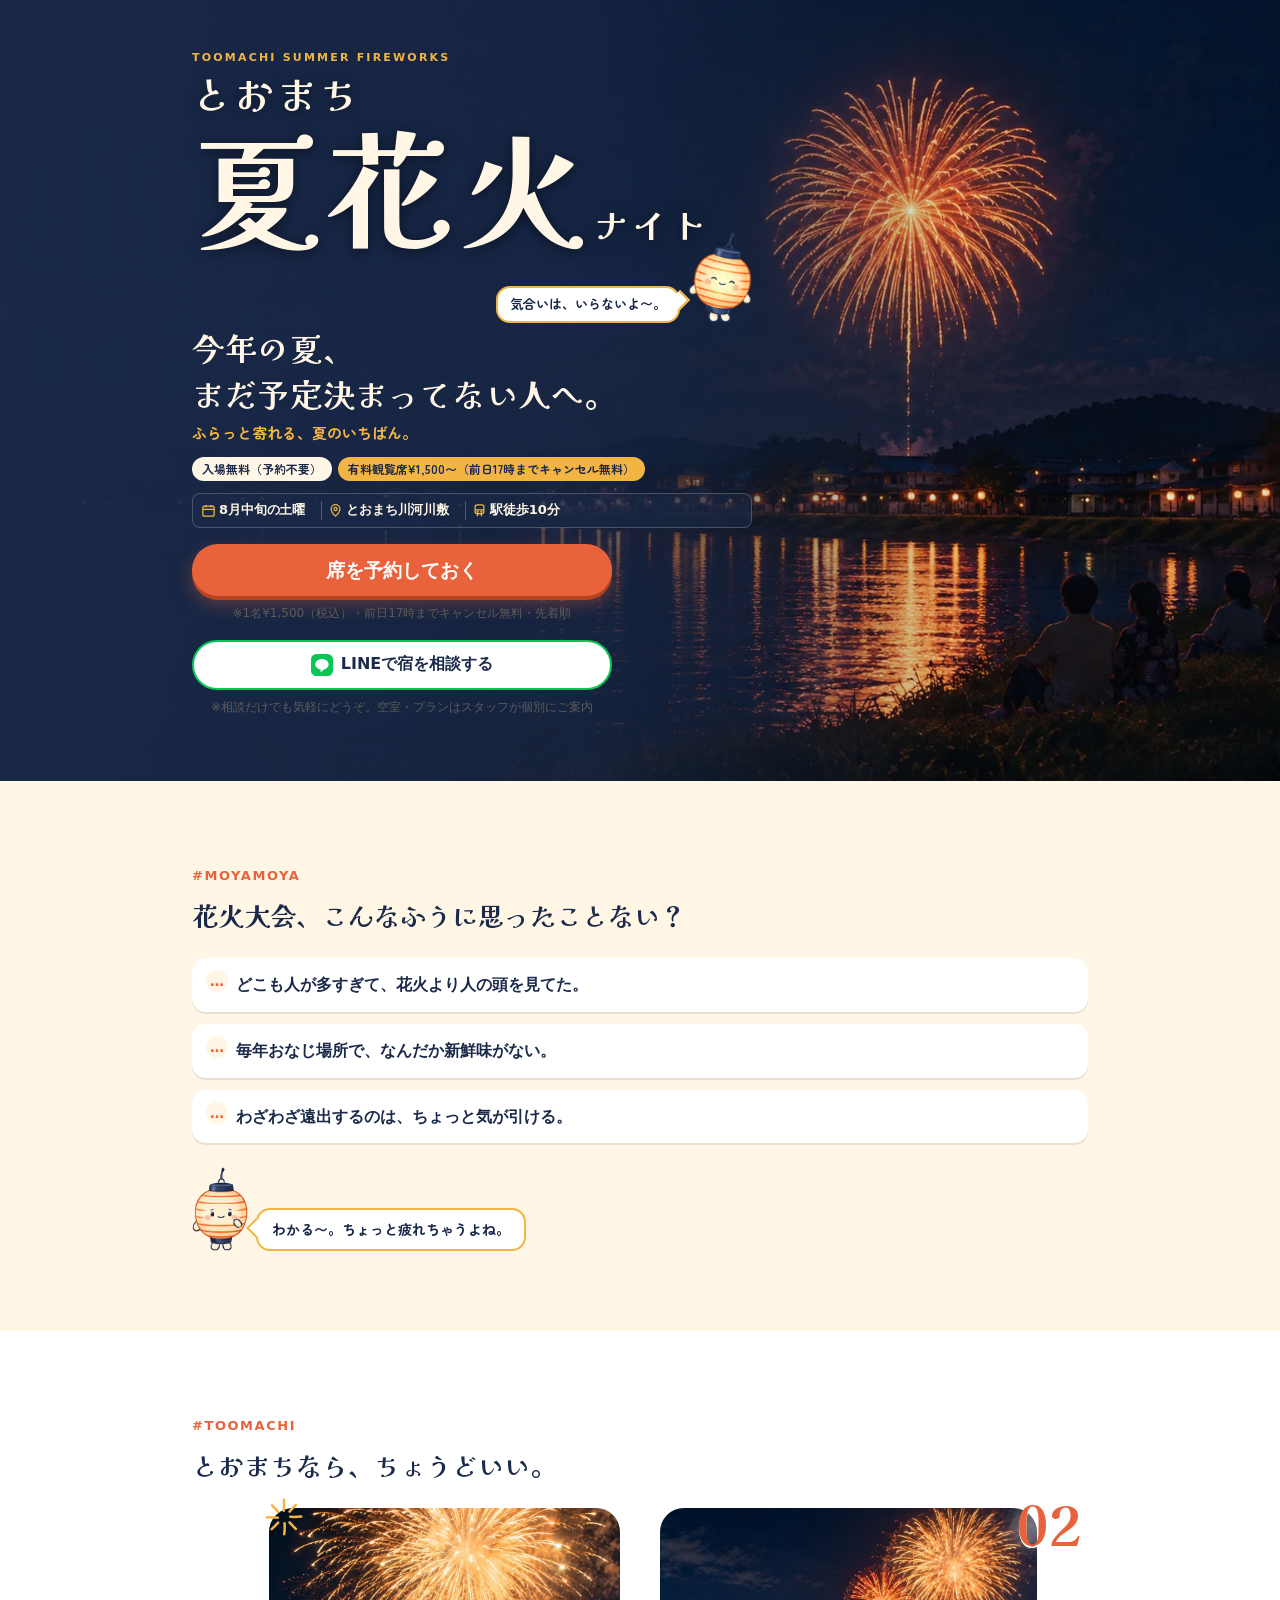
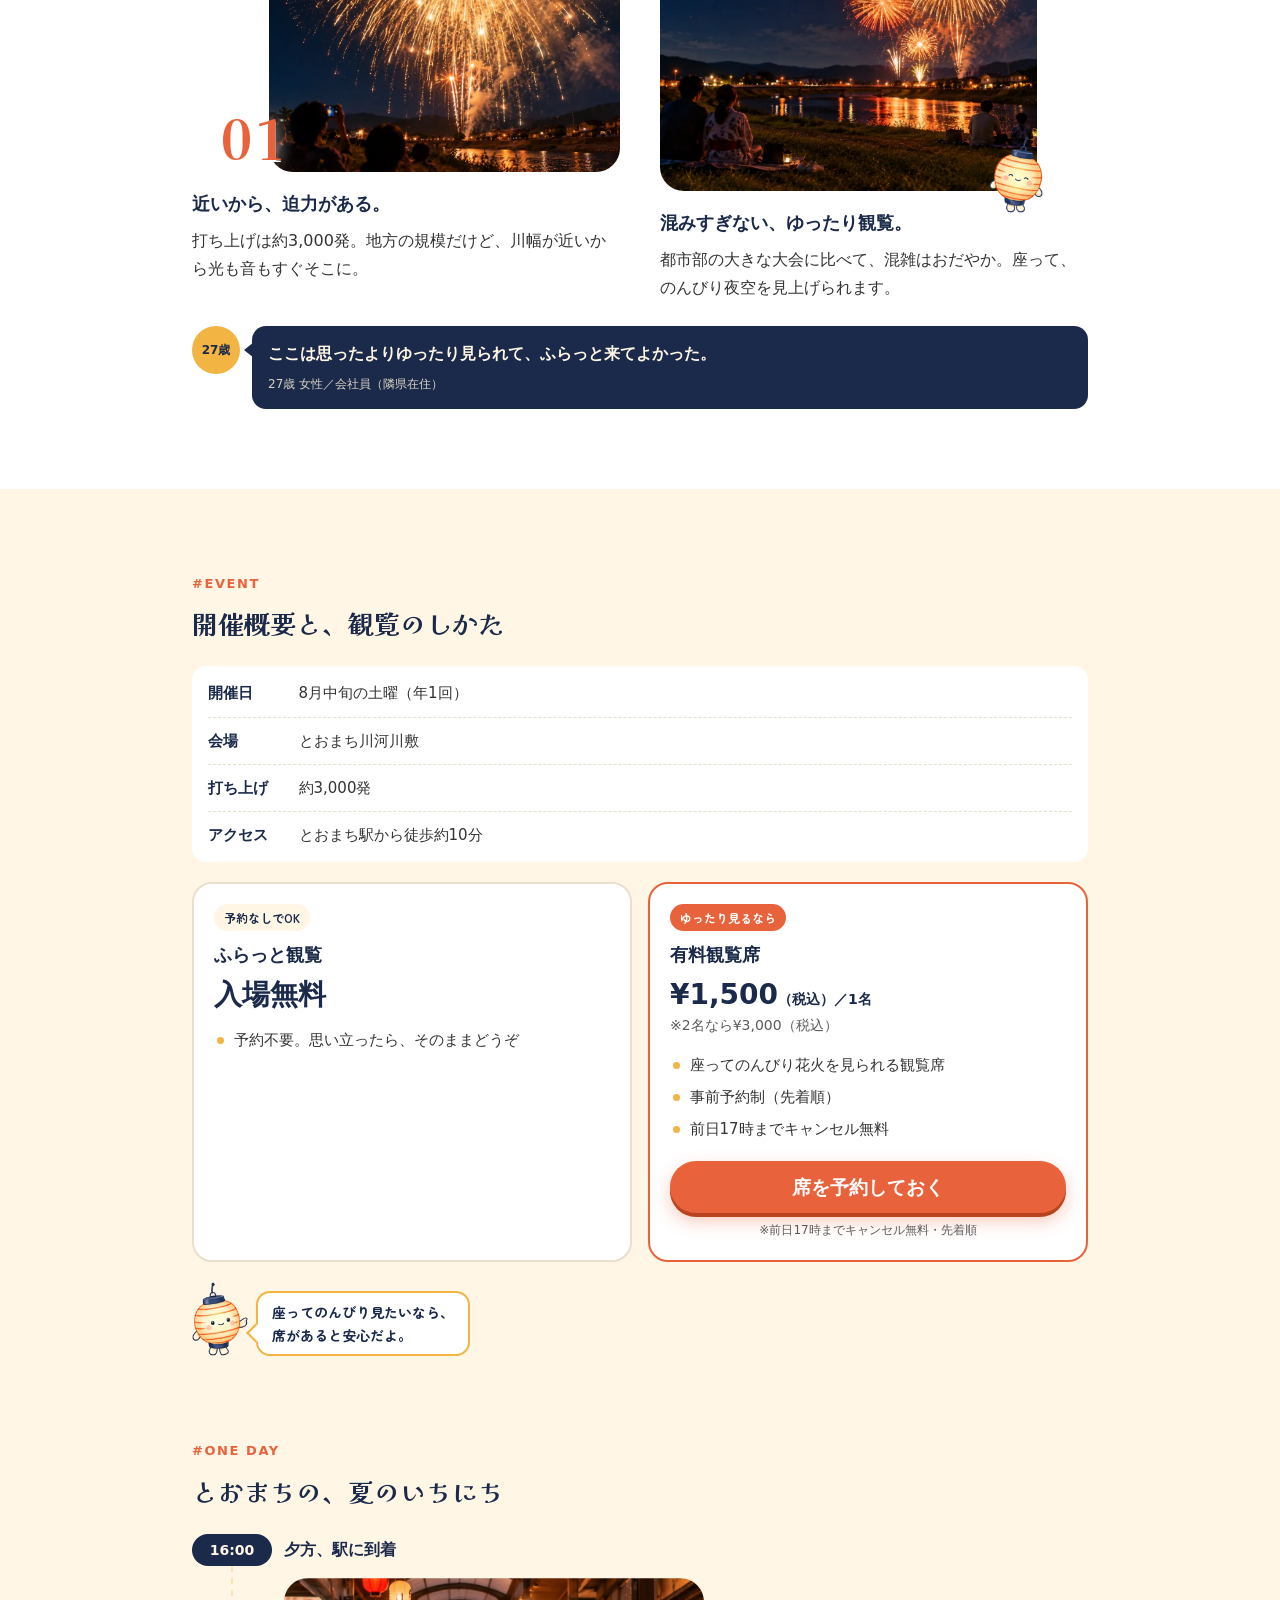
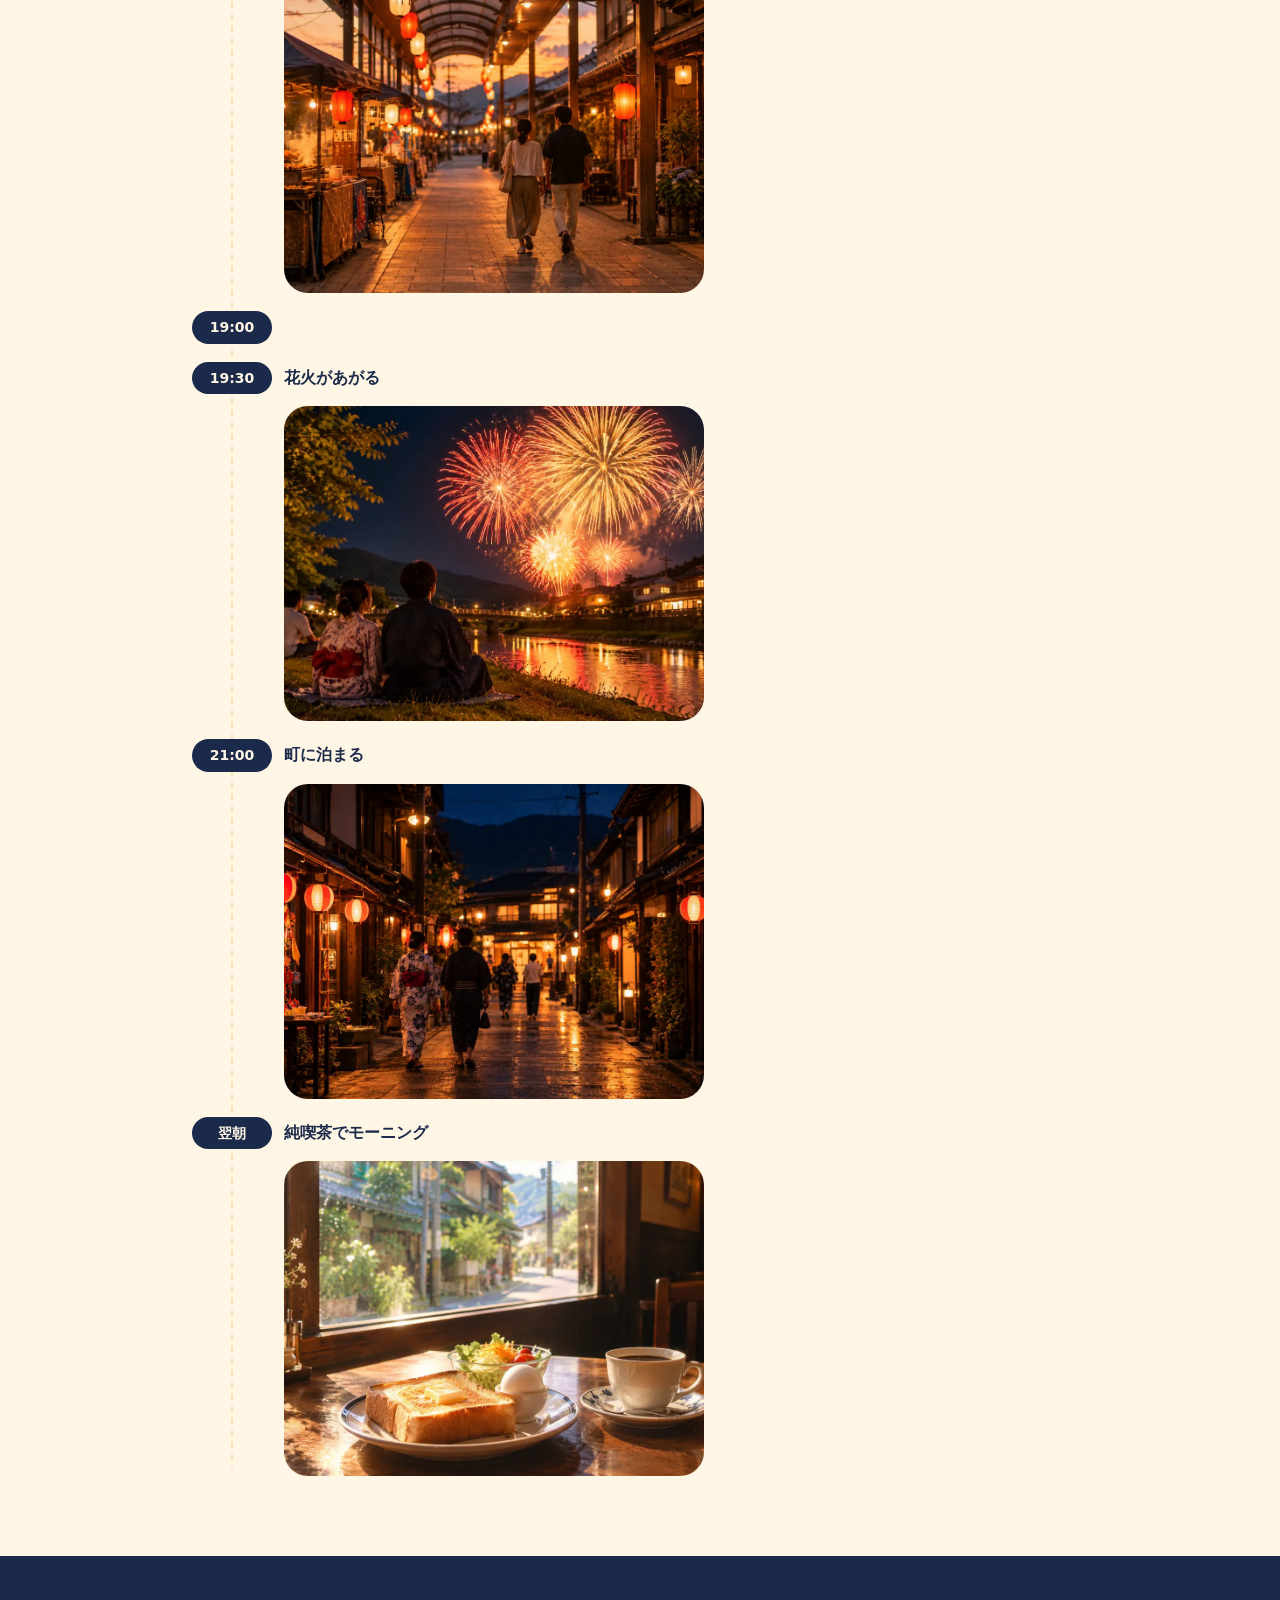
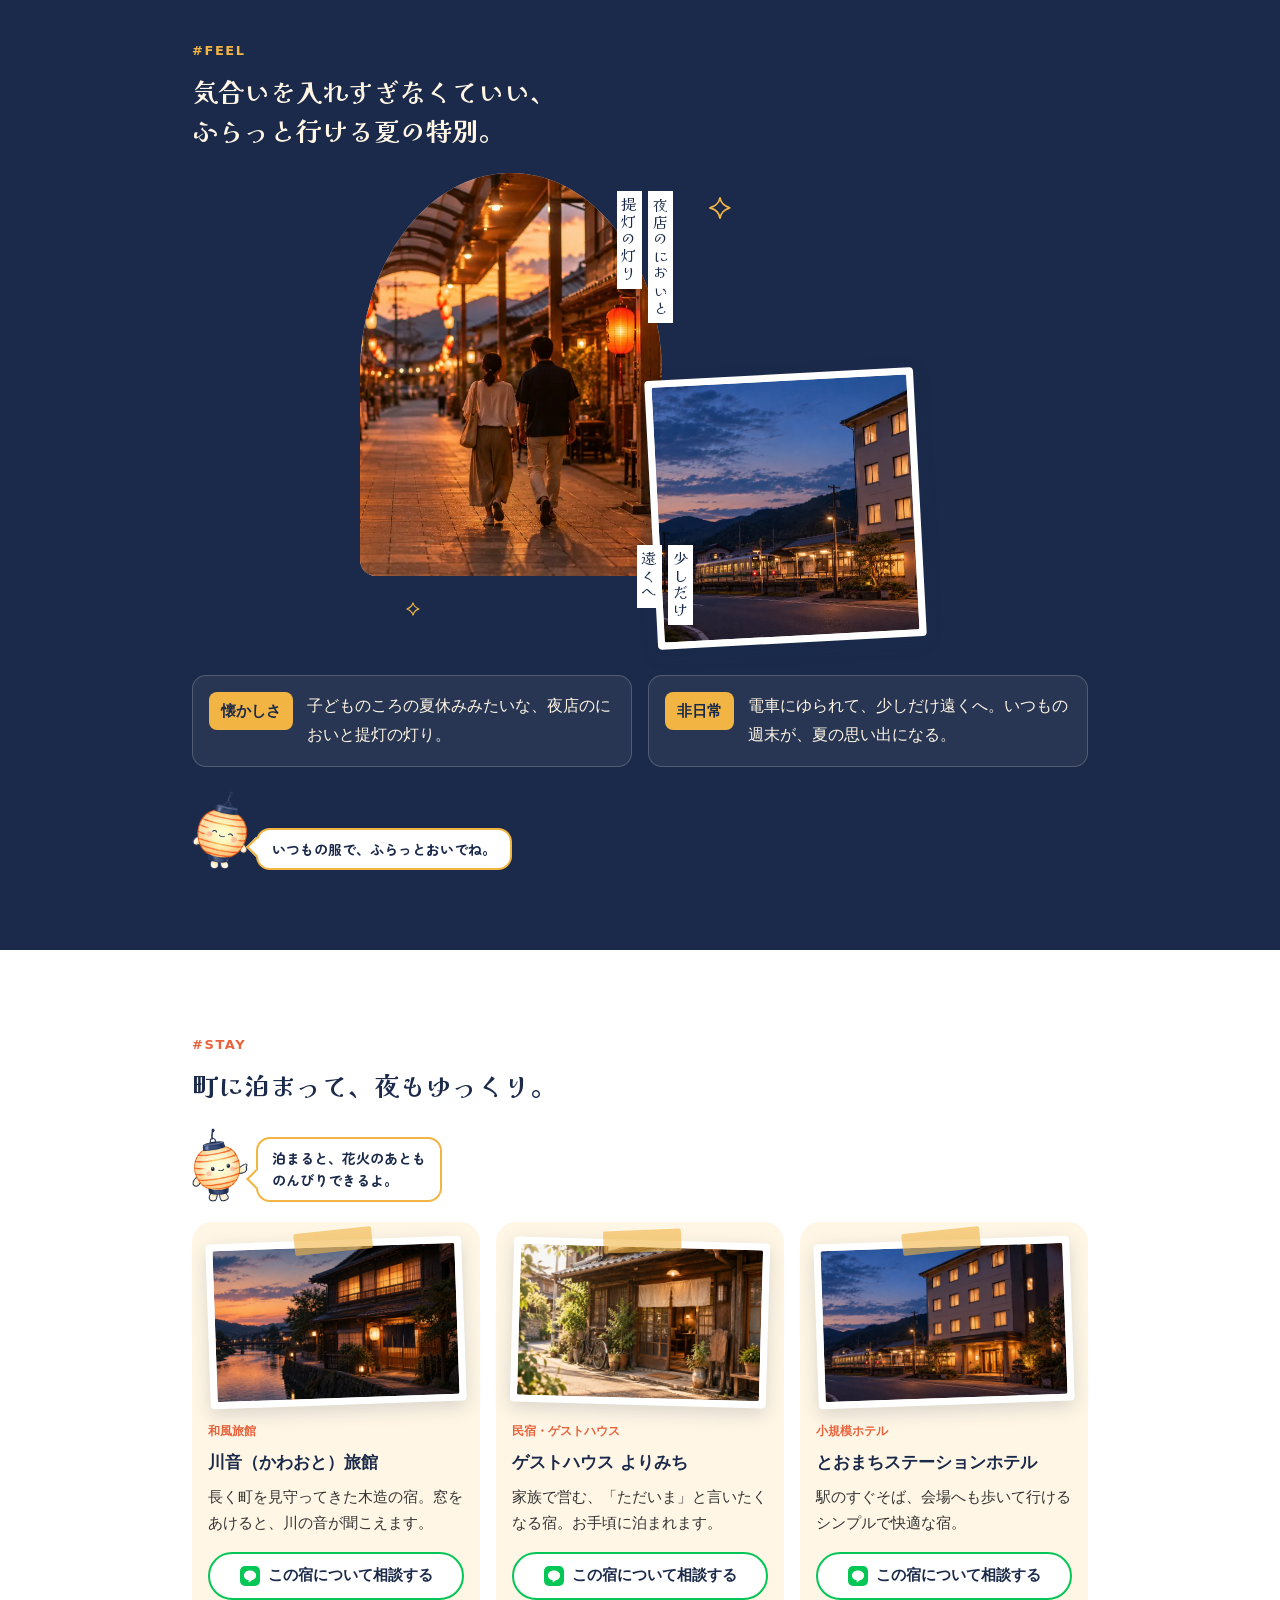
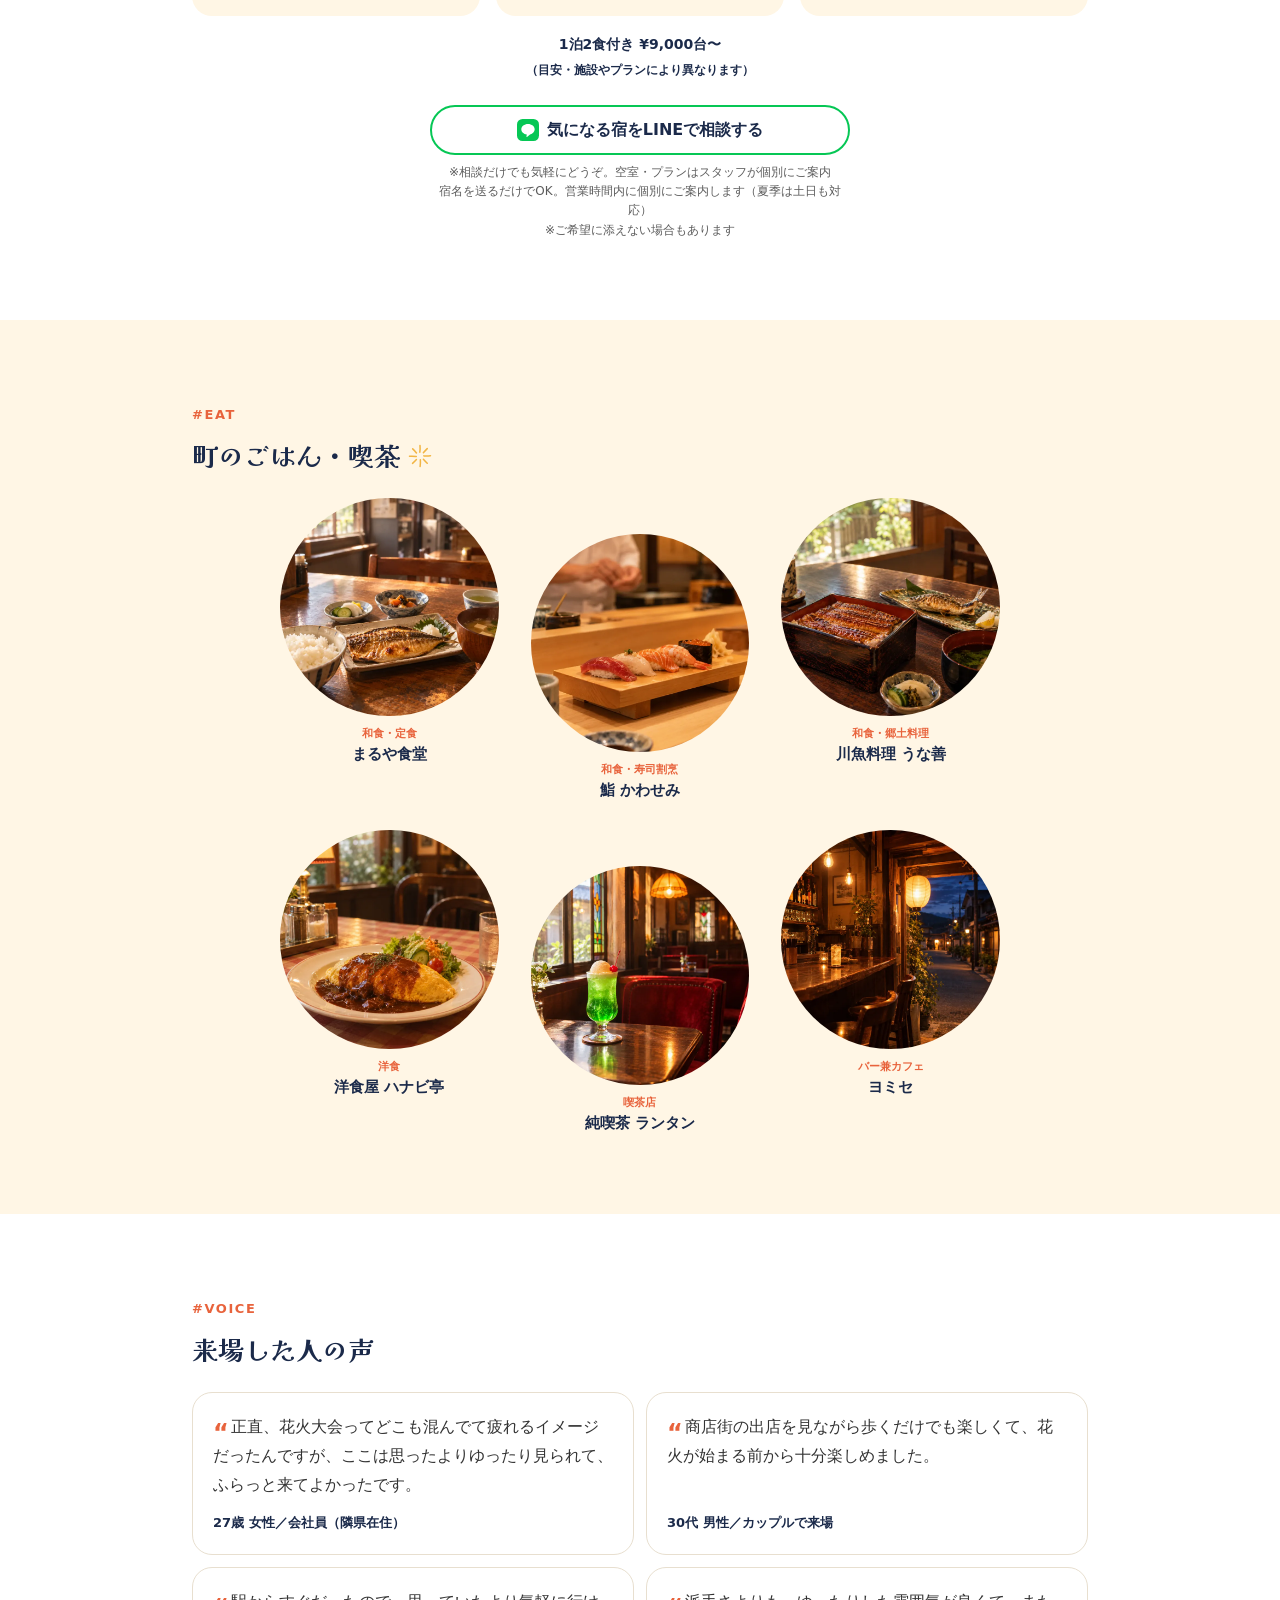
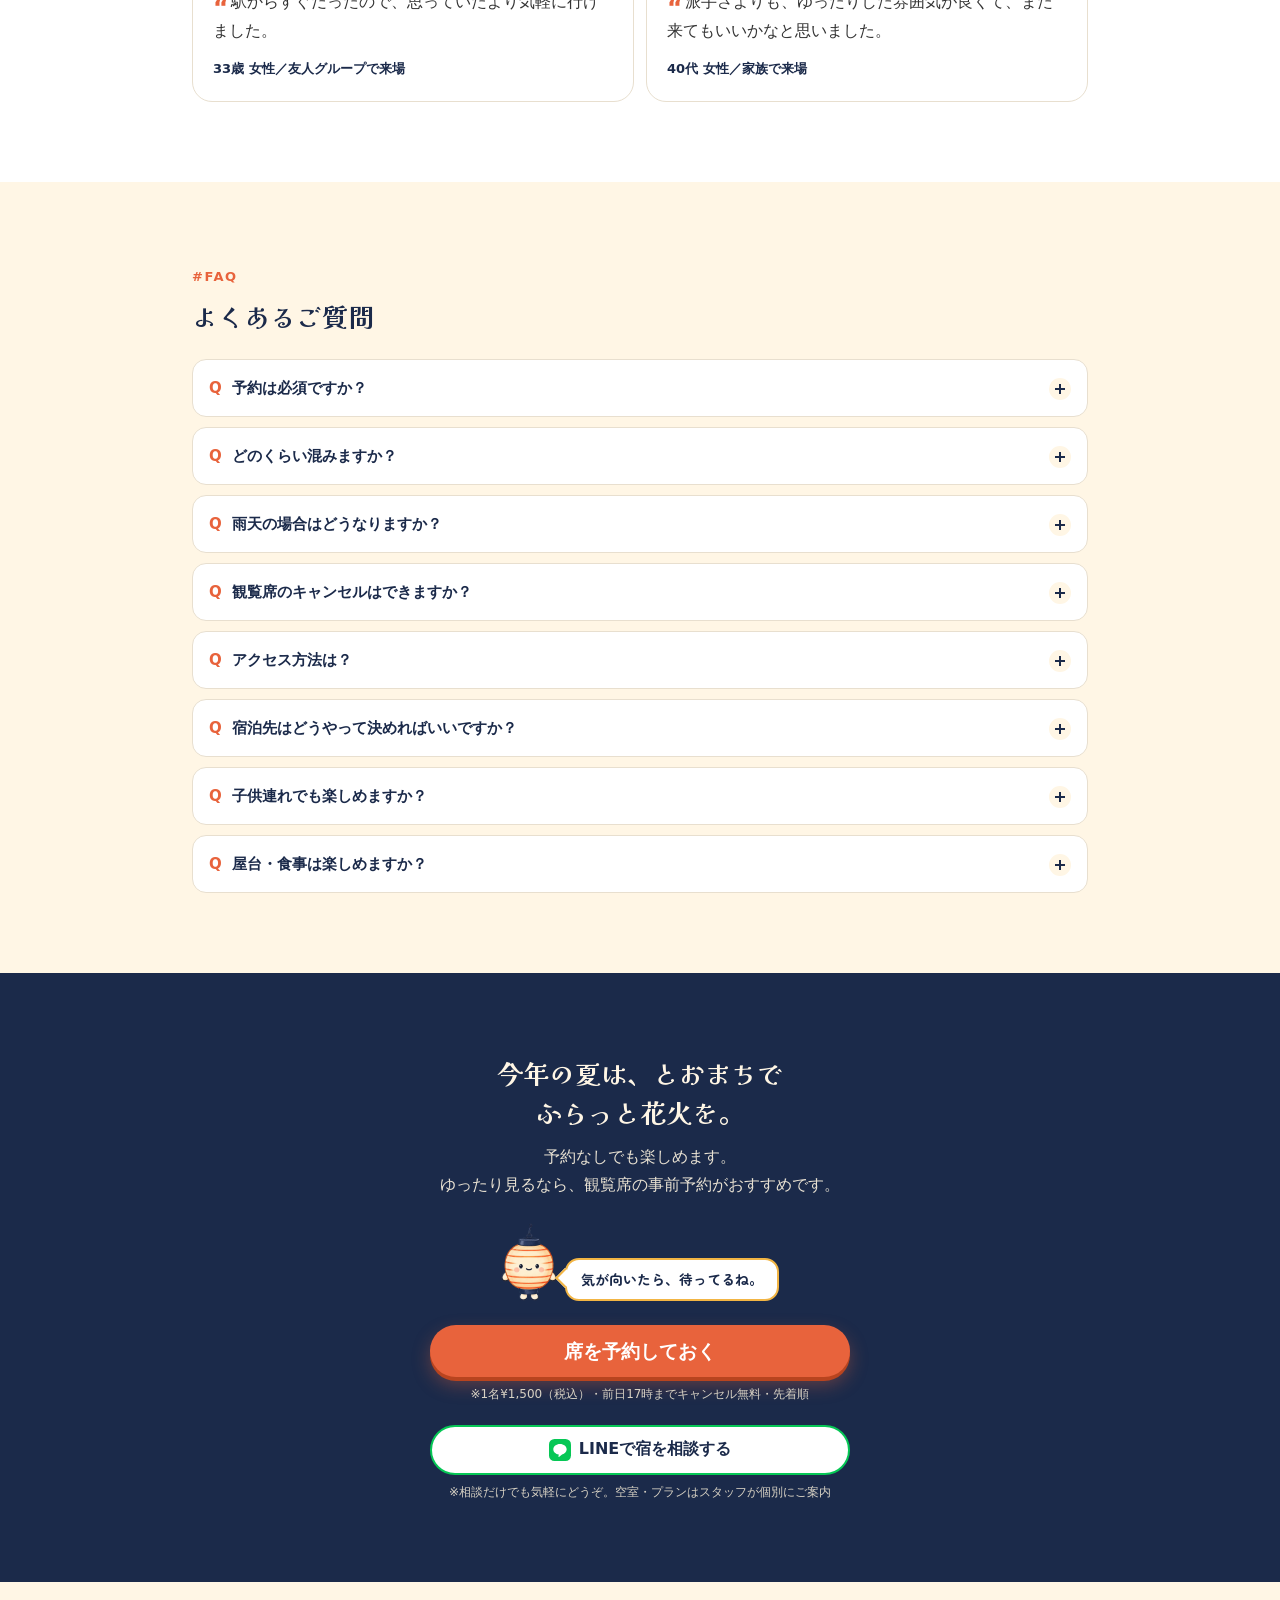
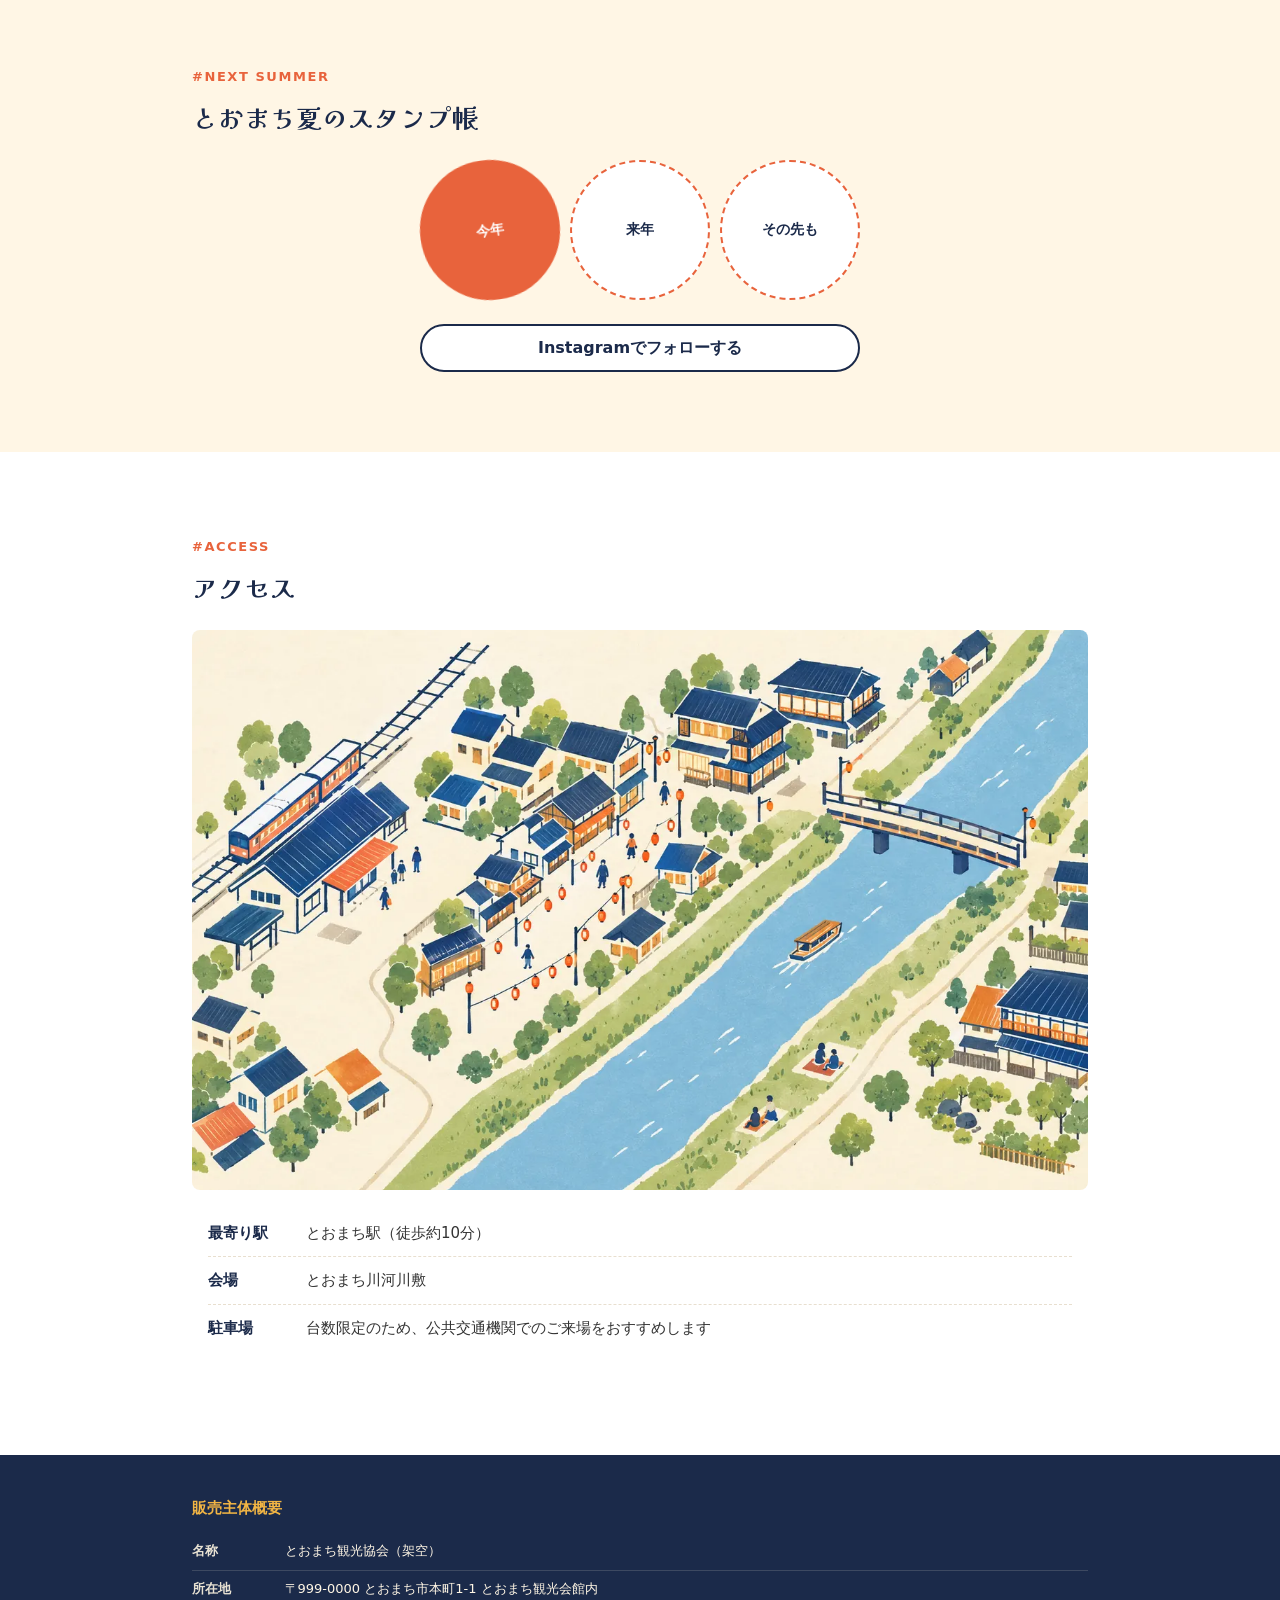
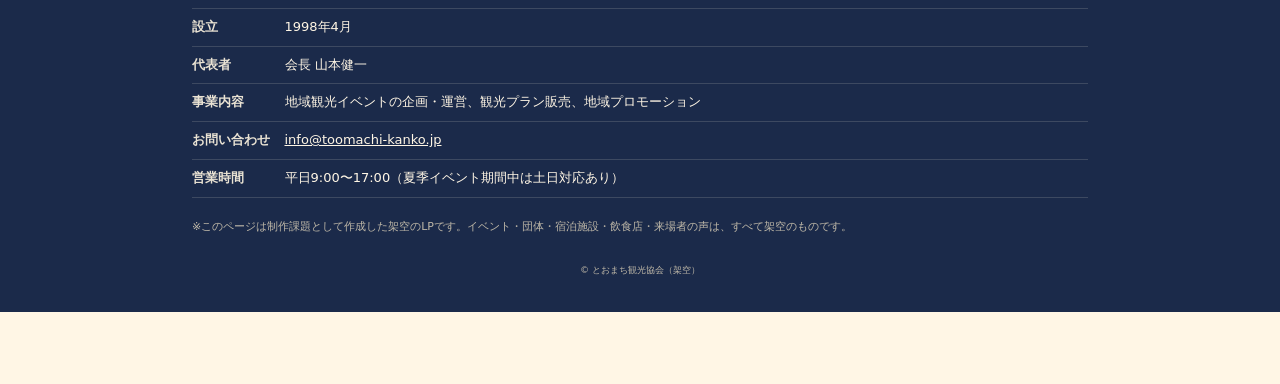
==== commit 878aca6e: "修正" ====
--- a/index.html
+++ b/index.html
@@ -7,16 +7,16 @@
 <script>document.documentElement.classList.add('js');</script>
 <title>とおまち 夏花火ナイト｜ふらっと寄れる、夏のいちばん。</title>
 <meta name="description" content="今年の夏、まだ予定決まってない人へ。とおまち川河川敷の「とおまち 夏花火ナイト」は入場無料・駅から徒歩約10分。ゆったり見るなら有料観覧席（¥1,500・前日17時までキャンセル無料）を。町の宿やごはん処もご紹介します。">
-<!-- 正規URL（公開時に https://example.com/toomachi/ を実際のURLに差し替え） -->
-<link rel="canonical" href="https://example.com/toomachi/">
+<!-- 正規URL -->
+<link rel="canonical" href="https://hitomi0521-source.github.io/toomachi-lp/">
 <link rel="icon" href="favicon.ico" sizes="any">
 <link rel="apple-touch-icon" href="images/apple-touch-icon.png">
-<!-- OGP（公開時に https://example.com/toomachi/ を実際のURLに差し替え） -->
+<!-- OGP（公開URLに合わせて設定済み） -->
 <meta property="og:type" content="website">
 <meta property="og:title" content="とおまち 夏花火ナイト｜ふらっと寄れる、夏のいちばん。">
 <meta property="og:description" content="今年の夏、まだ予定決まってない人へ。とおまち川河川敷の、ゆったり見られる夏花火。入場無料・観覧席¥1,500から。">
-<meta property="og:url" content="https://example.com/toomachi/">
-<meta property="og:image" content="https://example.com/toomachi/images/ogp.jpg">
+<meta property="og:url" content="https://hitomi0521-source.github.io/toomachi-lp/">
+<meta property="og:image" content="https://hitomi0521-source.github.io/toomachi-lp/images/ogp.jpg">
 <meta property="og:image:width" content="1200">
 <meta property="og:image:height" content="630">
 <meta name="twitter:card" content="summary_large_image">
@@ -147,7 +147,7 @@
       <div class="points">
         <article class="point point--a">
           <div class="point__visual">
-            <img class="ph shape-arch" src="images/point-01.webp" width="1280" height="720" alt="河川敷から間近に見上げる大きな花火" loading="lazy" decoding="async">
+            <img class="ph shape-round" src="images/point-01.webp" width="1280" height="720" alt="河川敷から間近に見上げる大きな花火" loading="lazy" decoding="async">
             <p class="point__num" aria-hidden="true">01</p>
             <svg class="doodle doodle--spark" aria-hidden="true"><use href="#doodle-spark"/></svg>
           </div>
@@ -230,7 +230,7 @@
         <li class="timeline__item">
           <span class="timeline__time">16:00</span>
           <p class="timeline__text">夕方、駅に到着</p>
-          <img class="ph shape-arch shape-arch--wide" data-shot="arch" src="images/oneday-evening.webp" width="1280" height="720" alt="夕暮れ、提灯が灯りはじめた商店街を歩くふたり" loading="lazy" decoding="async">
+          <img class="ph shape-round" data-shot="arch" src="images/oneday-evening.webp" width="1280" height="720" alt="夕暮れ、提灯が灯りはじめた商店街を歩くふたり" loading="lazy" decoding="async">
         </li>
         <li class="timeline__item">
           <span class="timeline__time">19:00</span>
@@ -239,12 +239,12 @@
         <li class="timeline__item">
           <span class="timeline__time">19:30</span>
           <p class="timeline__text">花火があがる</p>
-          <img class="ph shape-circle" data-shot="burst" src="images/oneday-fireworks.webp" width="1280" height="720" alt="河川敷に座って見る、川面に映る花火" loading="lazy" decoding="async">
+          <img class="ph shape-round oneday-fireworks" data-shot="burst" src="images/oneday-fireworks.webp" width="1280" height="720" alt="河川敷に座って見る、川面に映る花火" loading="lazy" decoding="async">
         </li>
         <li class="timeline__item">
           <span class="timeline__time">21:00</span>
           <p class="timeline__text">町に泊まる</p>
-          <div class="photo-frame photo-frame--tilt-r" data-shot="drop"><img class="ph" src="images/oneday-night.webp" width="1280" height="720" alt="花火のあと、提灯が灯る夜の商店街" loading="lazy" decoding="async"></div>
+          <img class="ph shape-round" data-shot="drop" src="images/oneday-night.webp" width="1280" height="720" alt="花火のあと、提灯が灯る夜の商店街" loading="lazy" decoding="async">
         </li>
         <li class="timeline__item">
           <span class="timeline__time">翌朝</span>
--- a/css/style.css
+++ b/css/style.css
@@ -386,7 +386,7 @@
 /* 01：アーチ型を右寄せ／02：角丸を左寄せ（えのすぱ風のずらし配置） */
 .point--a .point__visual { width: 82%; margin-left: auto; }
 .point--b .point__visual { width: 88%; }
-.point--a .ph { aspect-ratio: 1 / 1; }
+.point--a .ph { aspect-ratio: 4 / 3; }
 .point--b .ph { aspect-ratio: 4 / 3; }
 .point__num {
   position: absolute;
@@ -592,11 +592,10 @@
 .stay__cta { margin-top: 24px; }
 .stay__tomorin { margin-bottom: 20px; }
 
-/* 6店とも同じ大きさ。アーチ型と円形を市松模様に交互に並べ、1列おきに少し下げてリズムをつける */
+/* 6店とも同じ大きさの円形（お皿の形）。1列おきに少し下げてリズムをつける */
 .eat-grid { display: grid; grid-template-columns: repeat(2, 1fr); gap: 24px 18px; }
 .eat-item { text-align: center; }
 .eat-item .ph { aspect-ratio: 1 / 1; width: 100%; margin-bottom: 8px; border-radius: 50%; }   /* 円 */
-.eat-item:nth-child(4n+1) .ph, .eat-item:nth-child(4n+4) .ph { border-radius: 50% 50% 16px 16px / 50% 50% 16px 16px; } /* アーチ */
 .eat-item:nth-child(even) { margin-top: 28px; }
 .eat-card__genre { font-size: 0.6875rem; font-weight: 700; color: var(--color-accent); }
 .eat-card__name { font-size: 0.9375rem; font-weight: 700; color: var(--color-primary); line-height: 1.5; }
@@ -781,11 +780,10 @@
 .shape-arch--wide { aspect-ratio: 4 / 3; border-radius: 50% 50% 16px 16px / 42% 42% 16px 16px; }
 /* 円：花火の丸 */
 .shape-circle { aspect-ratio: 1 / 1; border-radius: 50%; }
-.timeline__item .ph.shape-circle { aspect-ratio: 1 / 1; width: 82%; object-position: 28% 50%; } /* 花火を多めに。並んで座る2人も入る位置 */
+.timeline__item .ph.oneday-fireworks { object-position: 35% 50%; } /* 並んで座る2人と花火の両方が入る位置 */
 /* 角丸 */
 .shape-round { border-radius: 24px; }
 .timeline__item .ph.shape-round { aspect-ratio: 4 / 3; }
-.timeline__item .ph.shape-arch--wide { aspect-ratio: 4 / 3; }
 /* 白フチの写真（旅のアルバム風） */
 .photo-frame {
   position: relative;
@@ -887,11 +885,11 @@
   .js [data-shot="arch"] { -webkit-clip-path: inset(100% 0 0 0); clip-path: inset(100% 0 0 0); transform: scale(1.08); transition: clip-path 1.1s cubic-bezier(0.65, 0, 0.35, 1), -webkit-clip-path 1.1s cubic-bezier(0.65, 0, 0.35, 1), transform 1.6s cubic-bezier(0.2, 0.7, 0.2, 1); }
   .js [data-shot="arch"].is-shown { -webkit-clip-path: inset(0 0 0 0); clip-path: inset(0 0 0 0); transform: none; }
   /* 19:30 円：花火が開くように中心から広がる（開いた瞬間だけ少し明るく） */
-  .js [data-shot="burst"] { -webkit-clip-path: circle(0% at 50% 50%); clip-path: circle(0% at 50% 50%); filter: brightness(1.8) saturate(1.2); transition: clip-path 1.5s cubic-bezier(0.25, 0.8, 0.3, 1), -webkit-clip-path 1.5s cubic-bezier(0.25, 0.8, 0.3, 1), filter 1.8s ease-out 0.4s; }
-  .js [data-shot="burst"].is-shown { -webkit-clip-path: circle(51% at 50% 50%); clip-path: circle(51% at 50% 50%); filter: none; }
+  .js [data-shot="burst"] { -webkit-clip-path: circle(0% at 50% 50%); clip-path: circle(0% at 50% 50%); filter: brightness(1.8) saturate(1.2); transition: clip-path 1.6s cubic-bezier(0.3, 0.7, 0.3, 1), -webkit-clip-path 1.6s cubic-bezier(0.3, 0.7, 0.3, 1), filter 1.8s ease-out 0.4s; }
+  .js [data-shot="burst"].is-shown { -webkit-clip-path: circle(75% at 50% 50%); clip-path: circle(75% at 50% 50%); filter: none; }
   /* 21:00 白フチ写真：アルバムに貼るように、傾きながらストンと置く */
-  .js [data-shot="drop"] { opacity: 0; transform: translateY(-36px) rotate(-7deg) scale(1.06); transition: opacity 0.5s ease, transform 1.1s cubic-bezier(0.34, 1.5, 0.64, 1); }
-  .js [data-shot="drop"].is-shown { opacity: 1; transform: rotate(2deg); }
+  .js [data-shot="drop"] { opacity: 0; transform: translateY(-36px) rotate(-5deg) scale(1.04); transition: opacity 0.5s ease, transform 1.1s cubic-bezier(0.34, 1.5, 0.64, 1); }
+  .js [data-shot="drop"].is-shown { opacity: 1; transform: none; }
   /* 翌朝 角丸：朝の光のように、明るさがふわっと戻る */
   .js [data-shot="light"] { opacity: 0; filter: brightness(0.35) saturate(0.4) blur(6px); transition: opacity 0.9s ease, filter 1.8s ease; }
   .js [data-shot="light"].is-shown { opacity: 1; filter: none; }
@@ -933,8 +931,7 @@
   .eat-grid { grid-template-columns: repeat(3, 1fr); max-width: 720px; margin-left: auto; margin-right: auto; gap: 28px 32px; }
   .eat-item:nth-child(even) { margin-top: 0; }
   .eat-item:nth-child(3n+2) { margin-top: 36px; }
-  .eat-item:nth-child(n) .ph { border-radius: 50%; }
-  .eat-item:nth-child(odd) .ph { border-radius: 50% 50% 16px 16px / 50% 50% 16px 16px; }
+
   .timeline__item .ph, .timeline__item .photo-frame { max-width: 420px; }
   .stamps, #next-summer .btn--sns { max-width: 440px; margin-left: auto; margin-right: auto; }
   .feel__collage { max-width: 560px; height: 470px; margin-left: auto; margin-right: auto; }
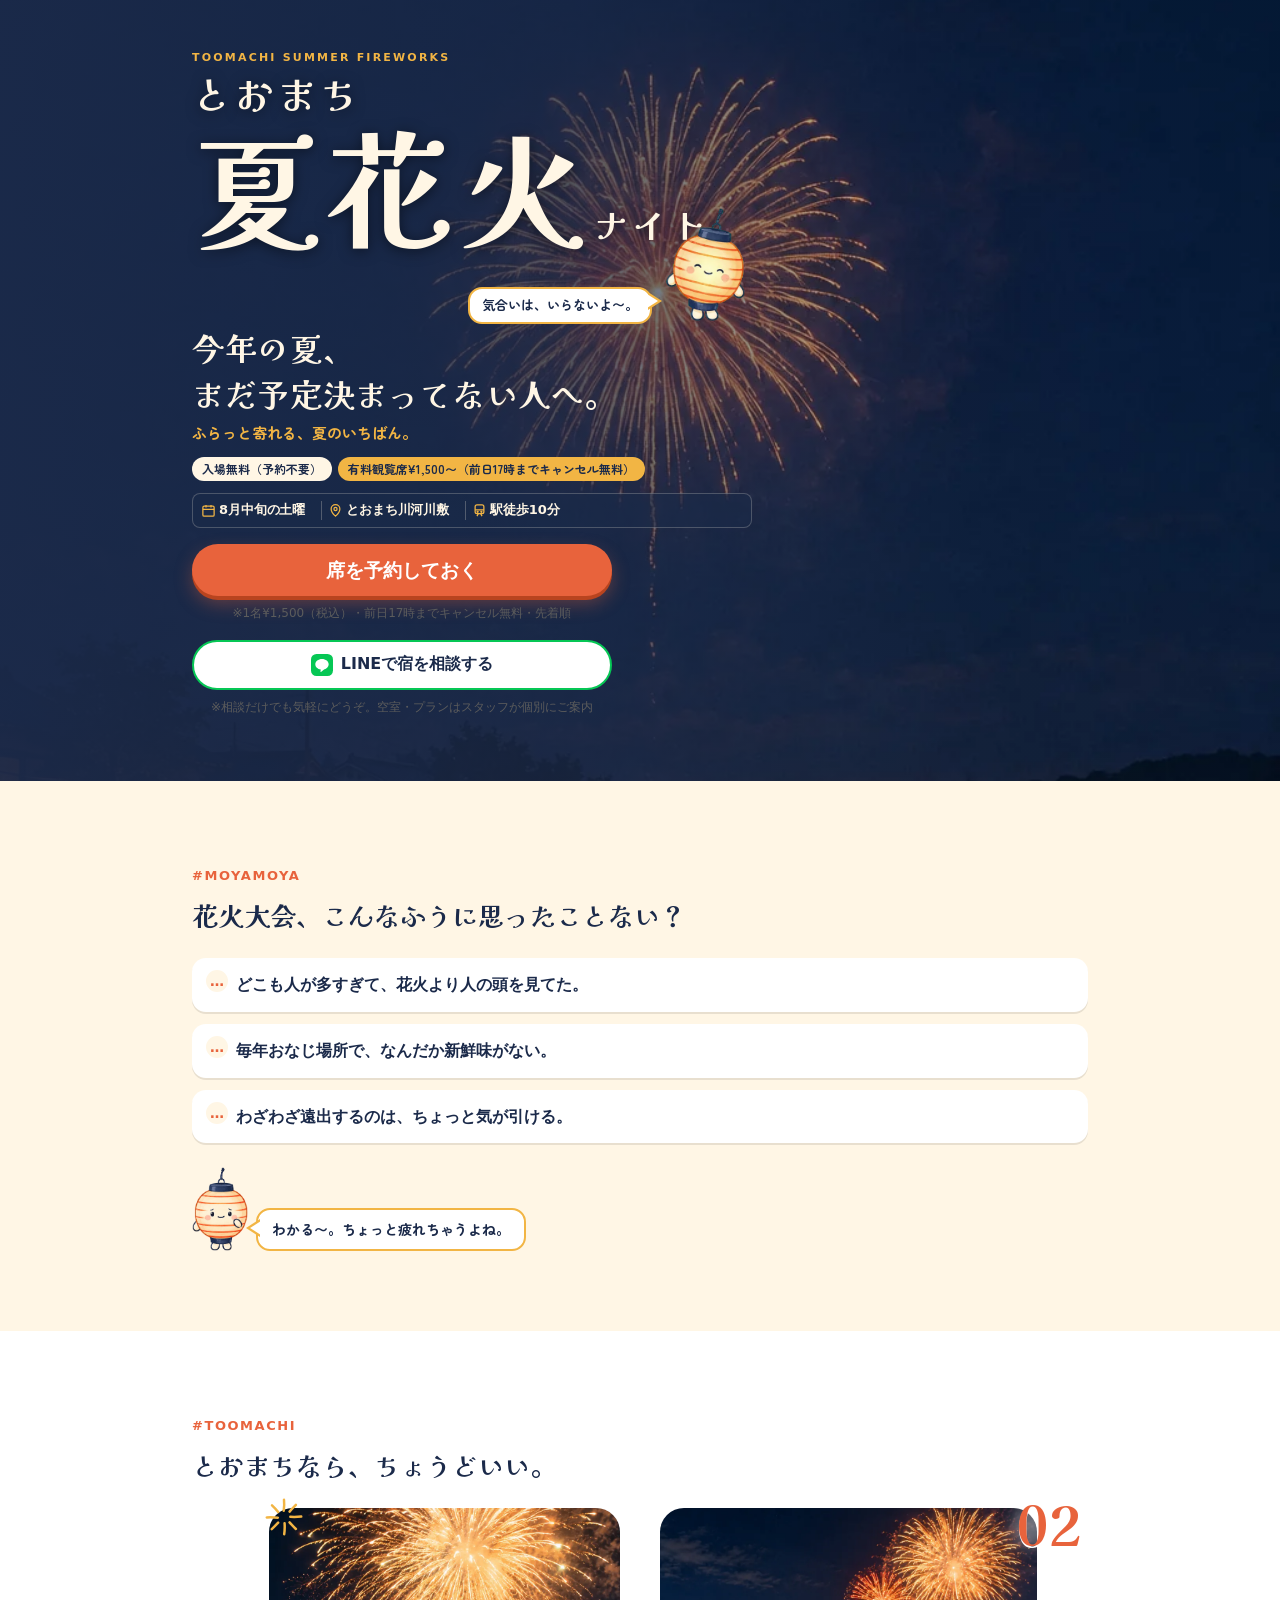
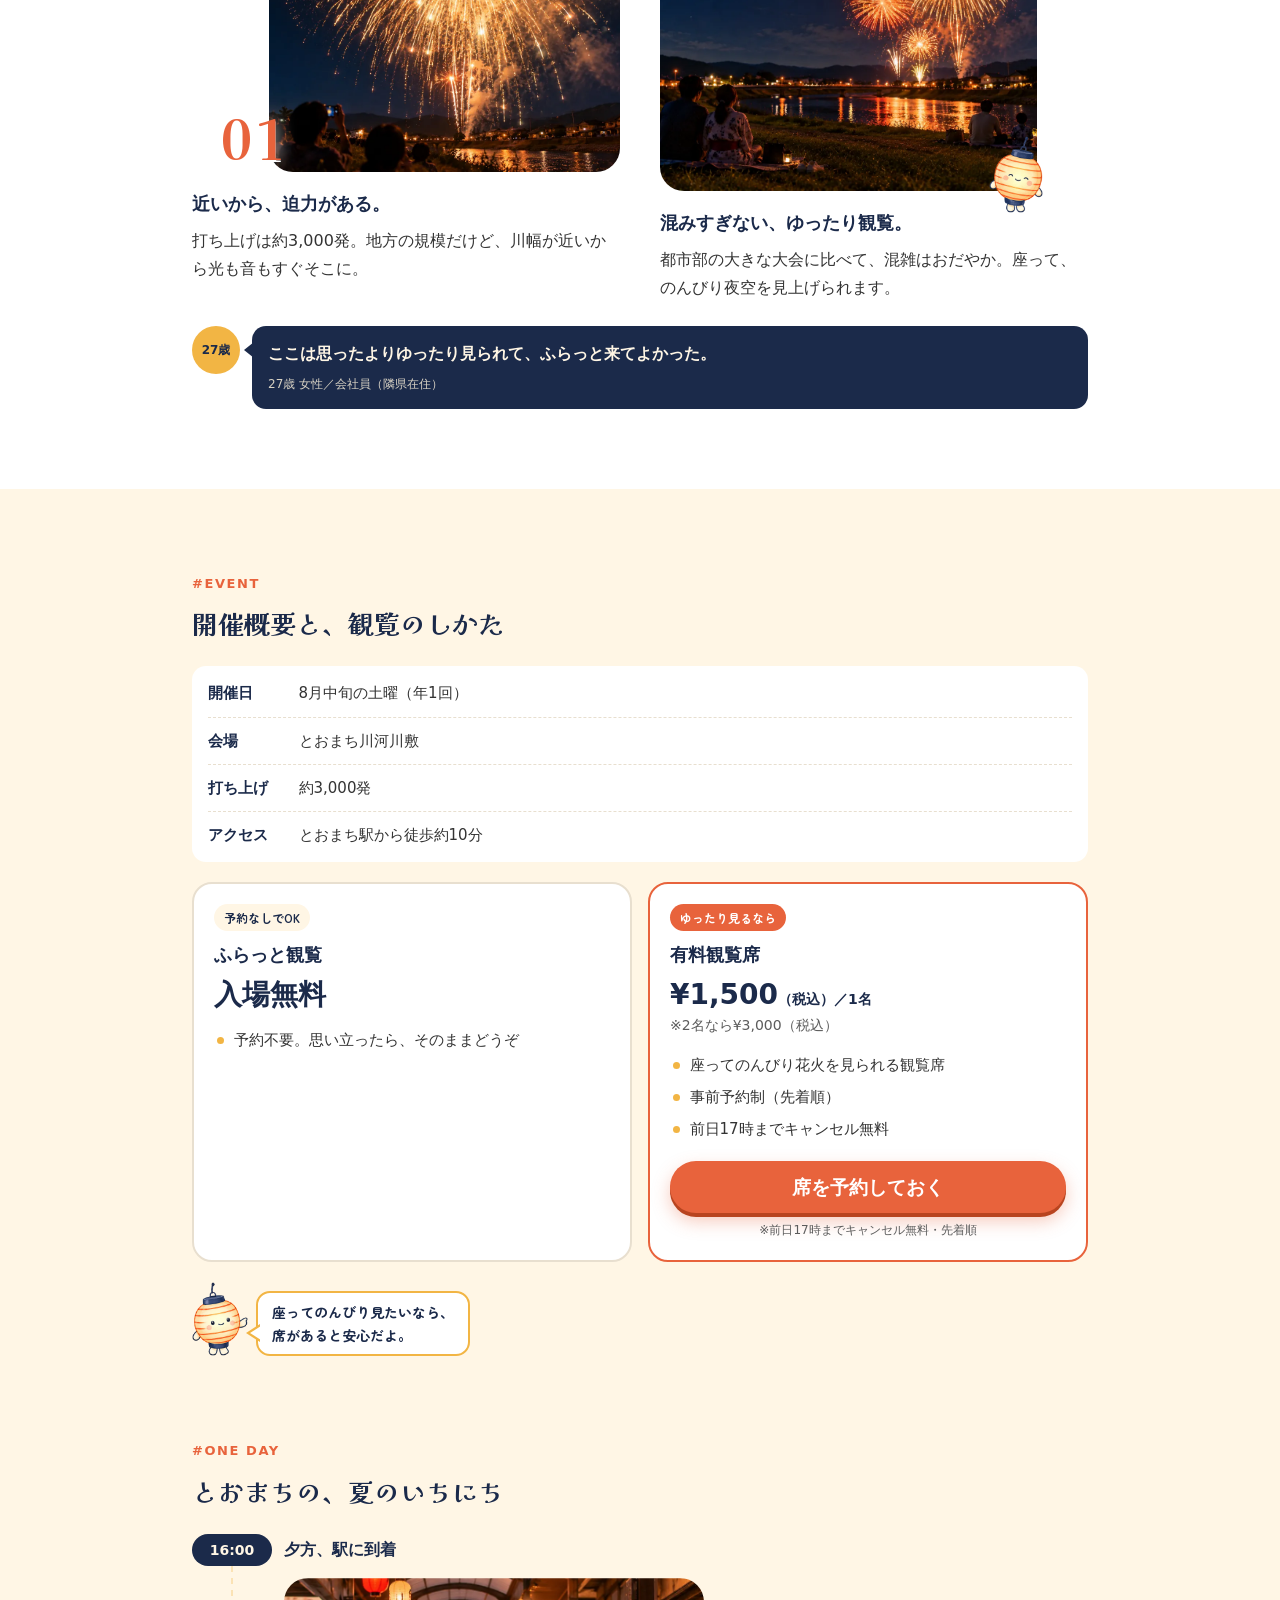
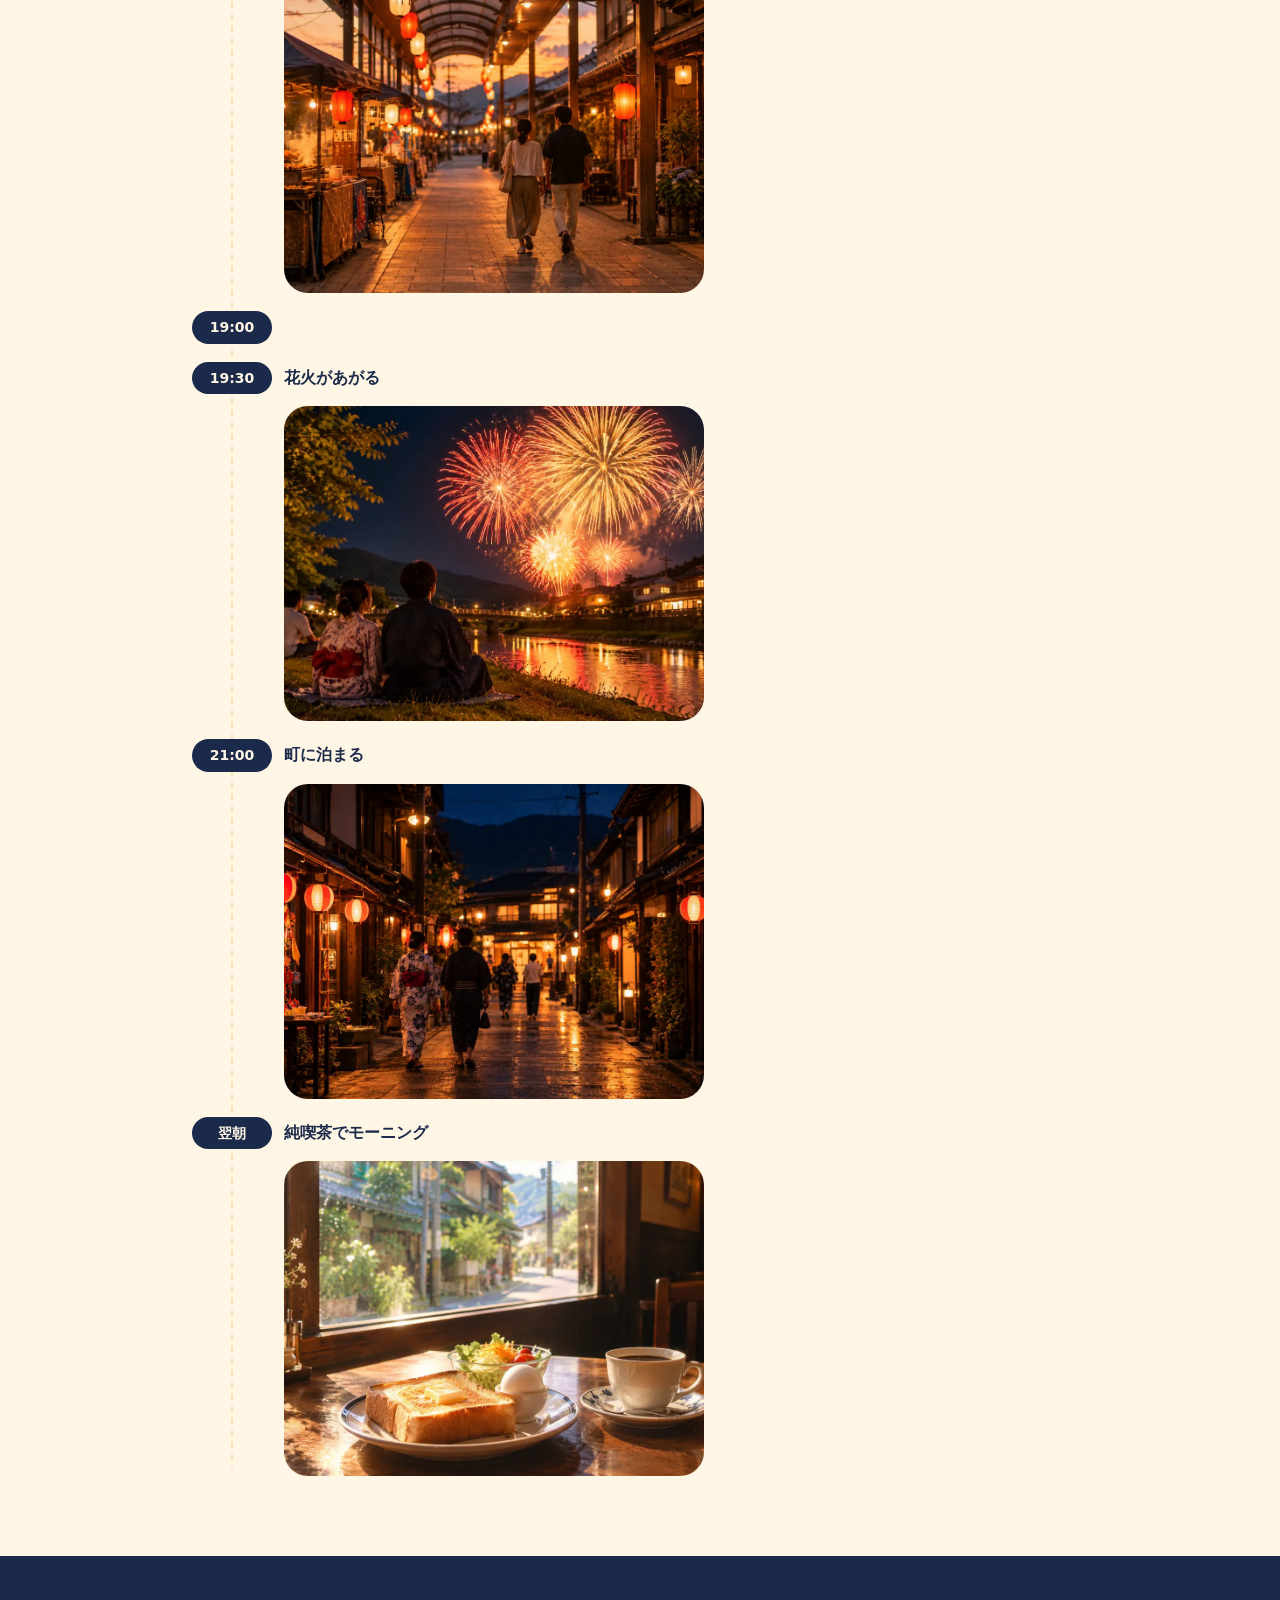
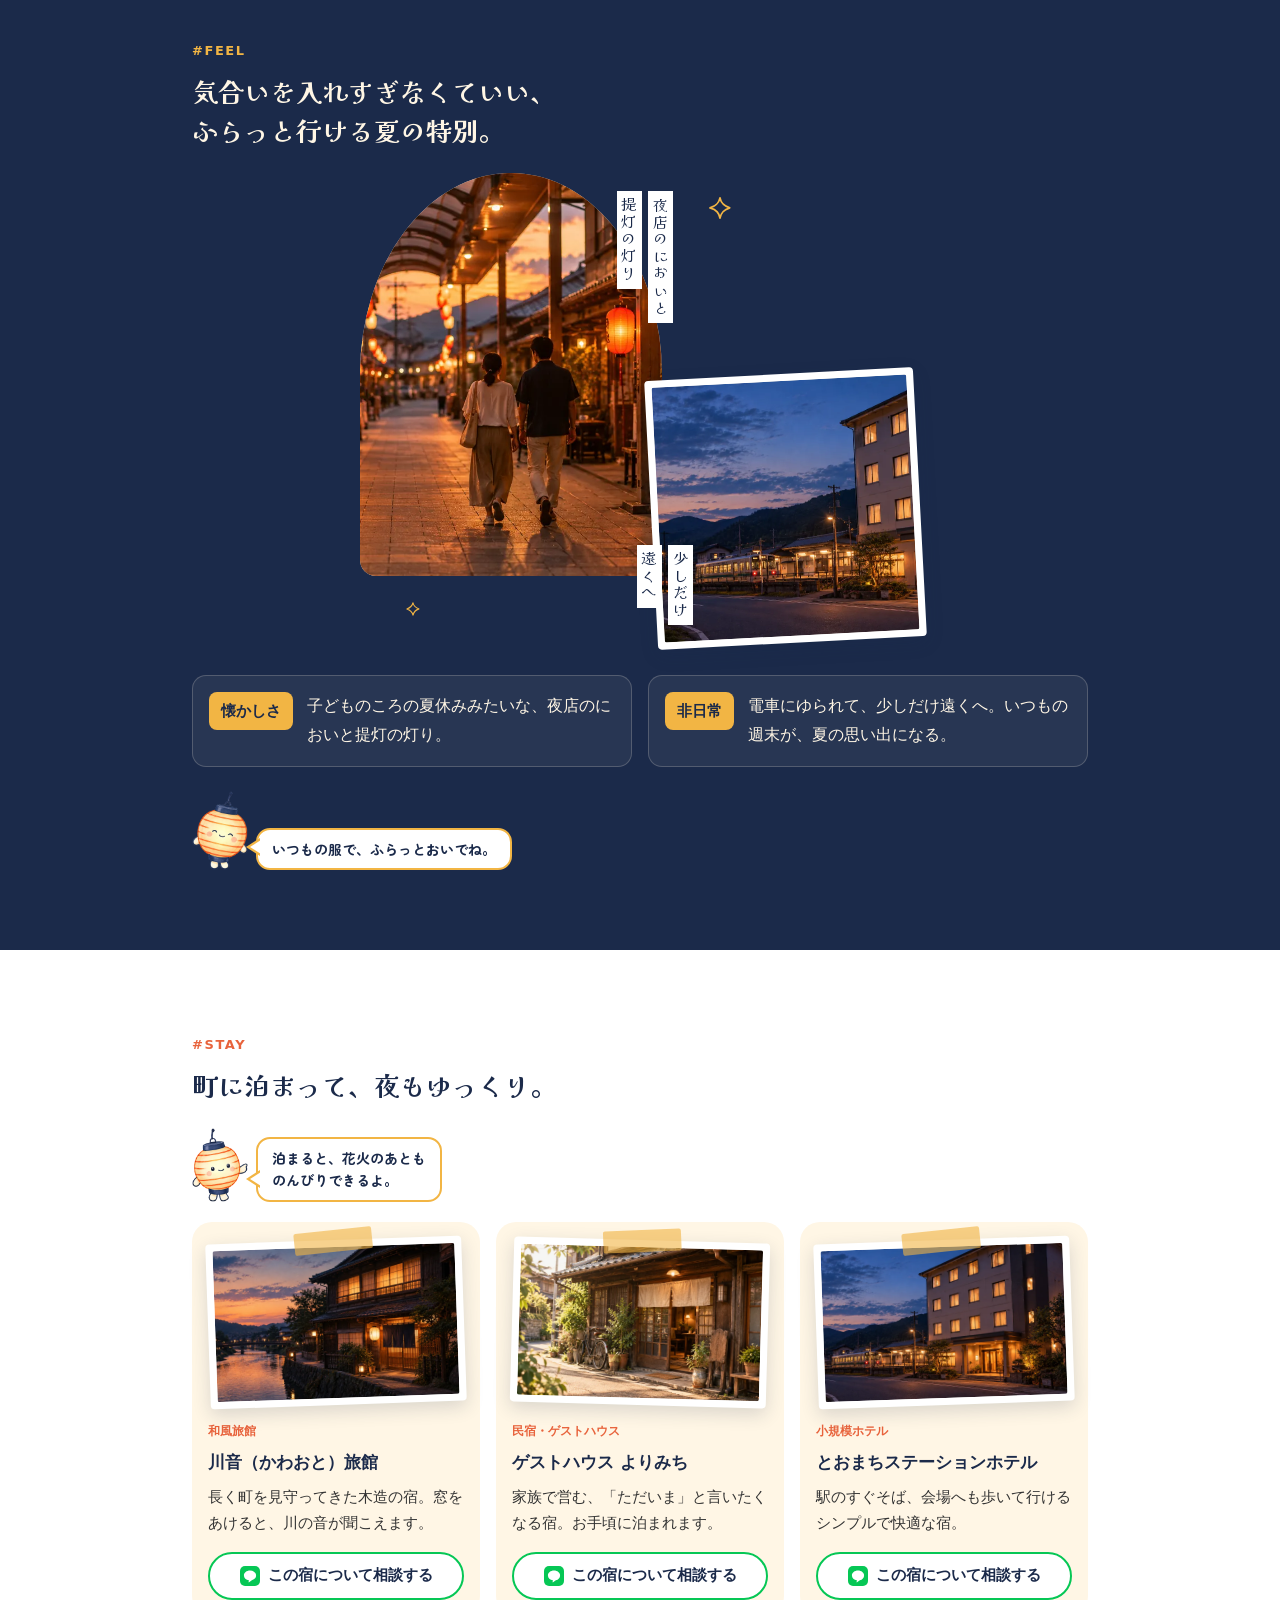
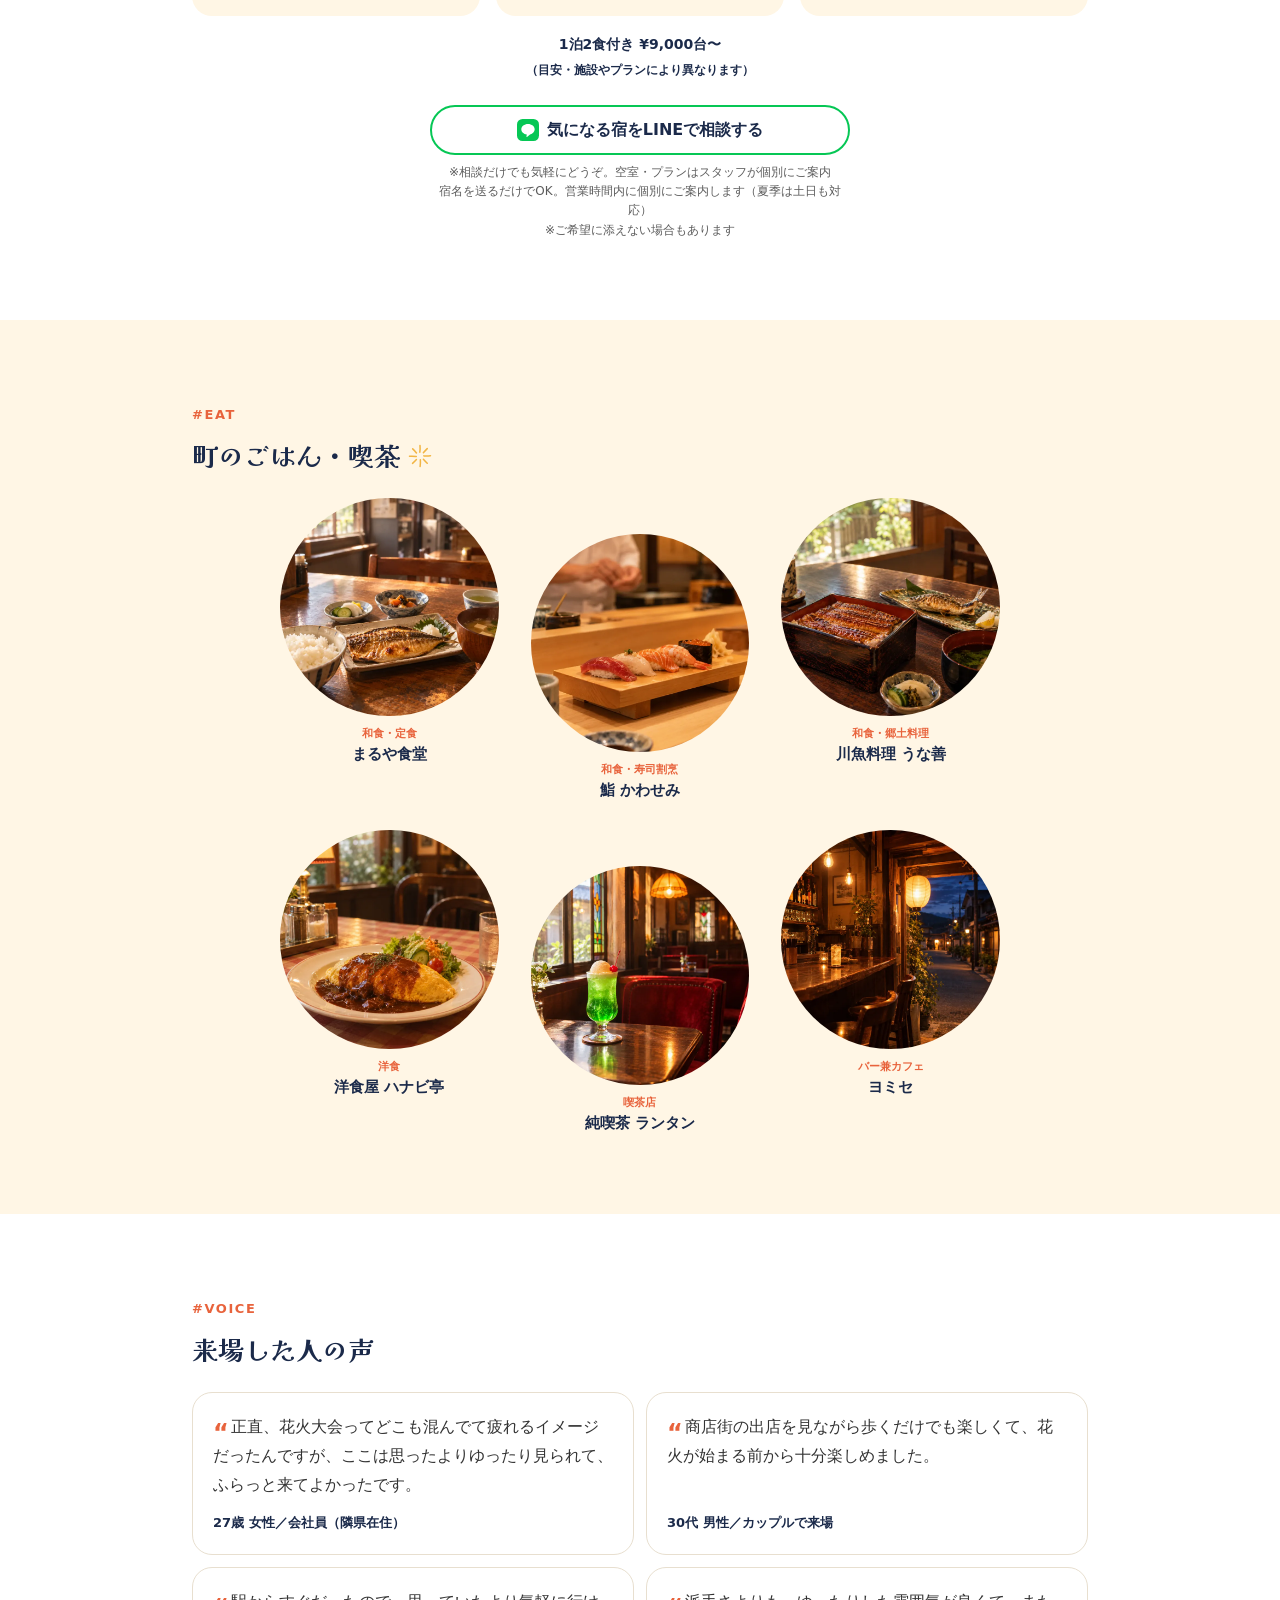
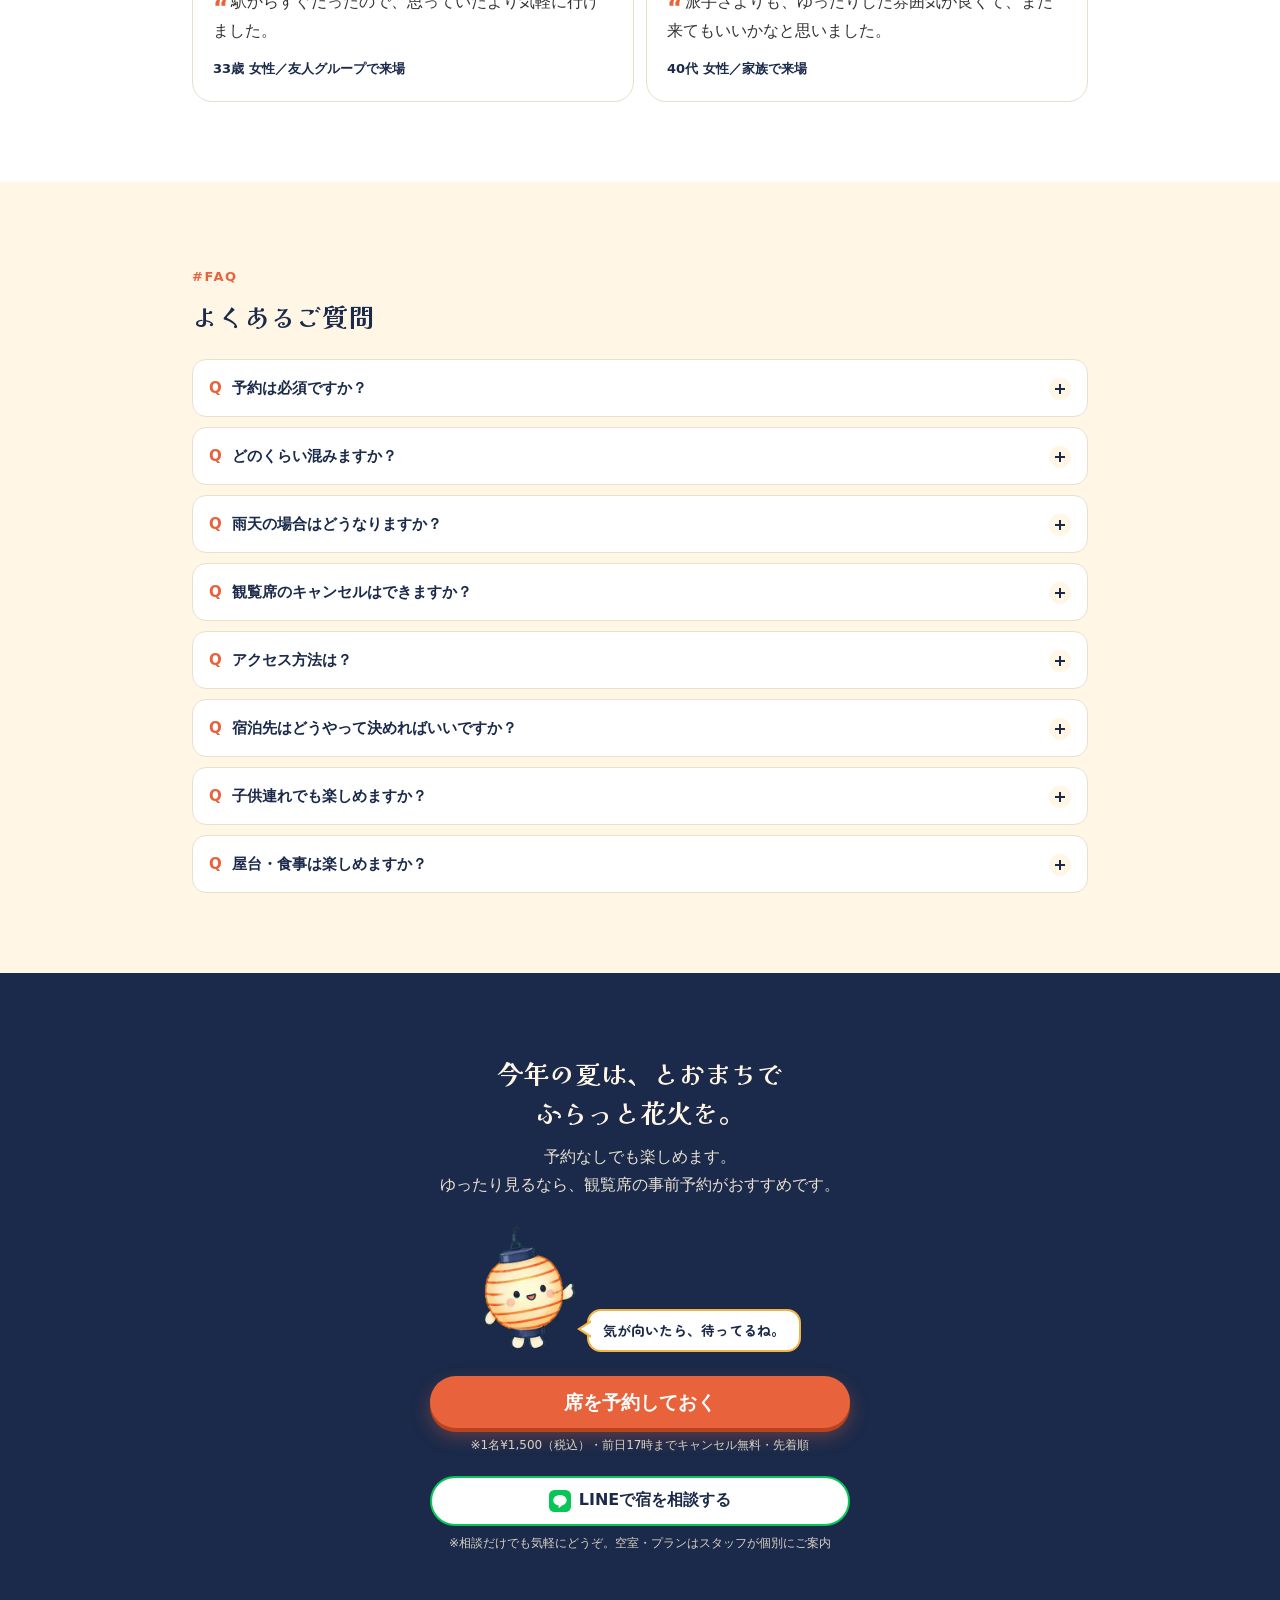
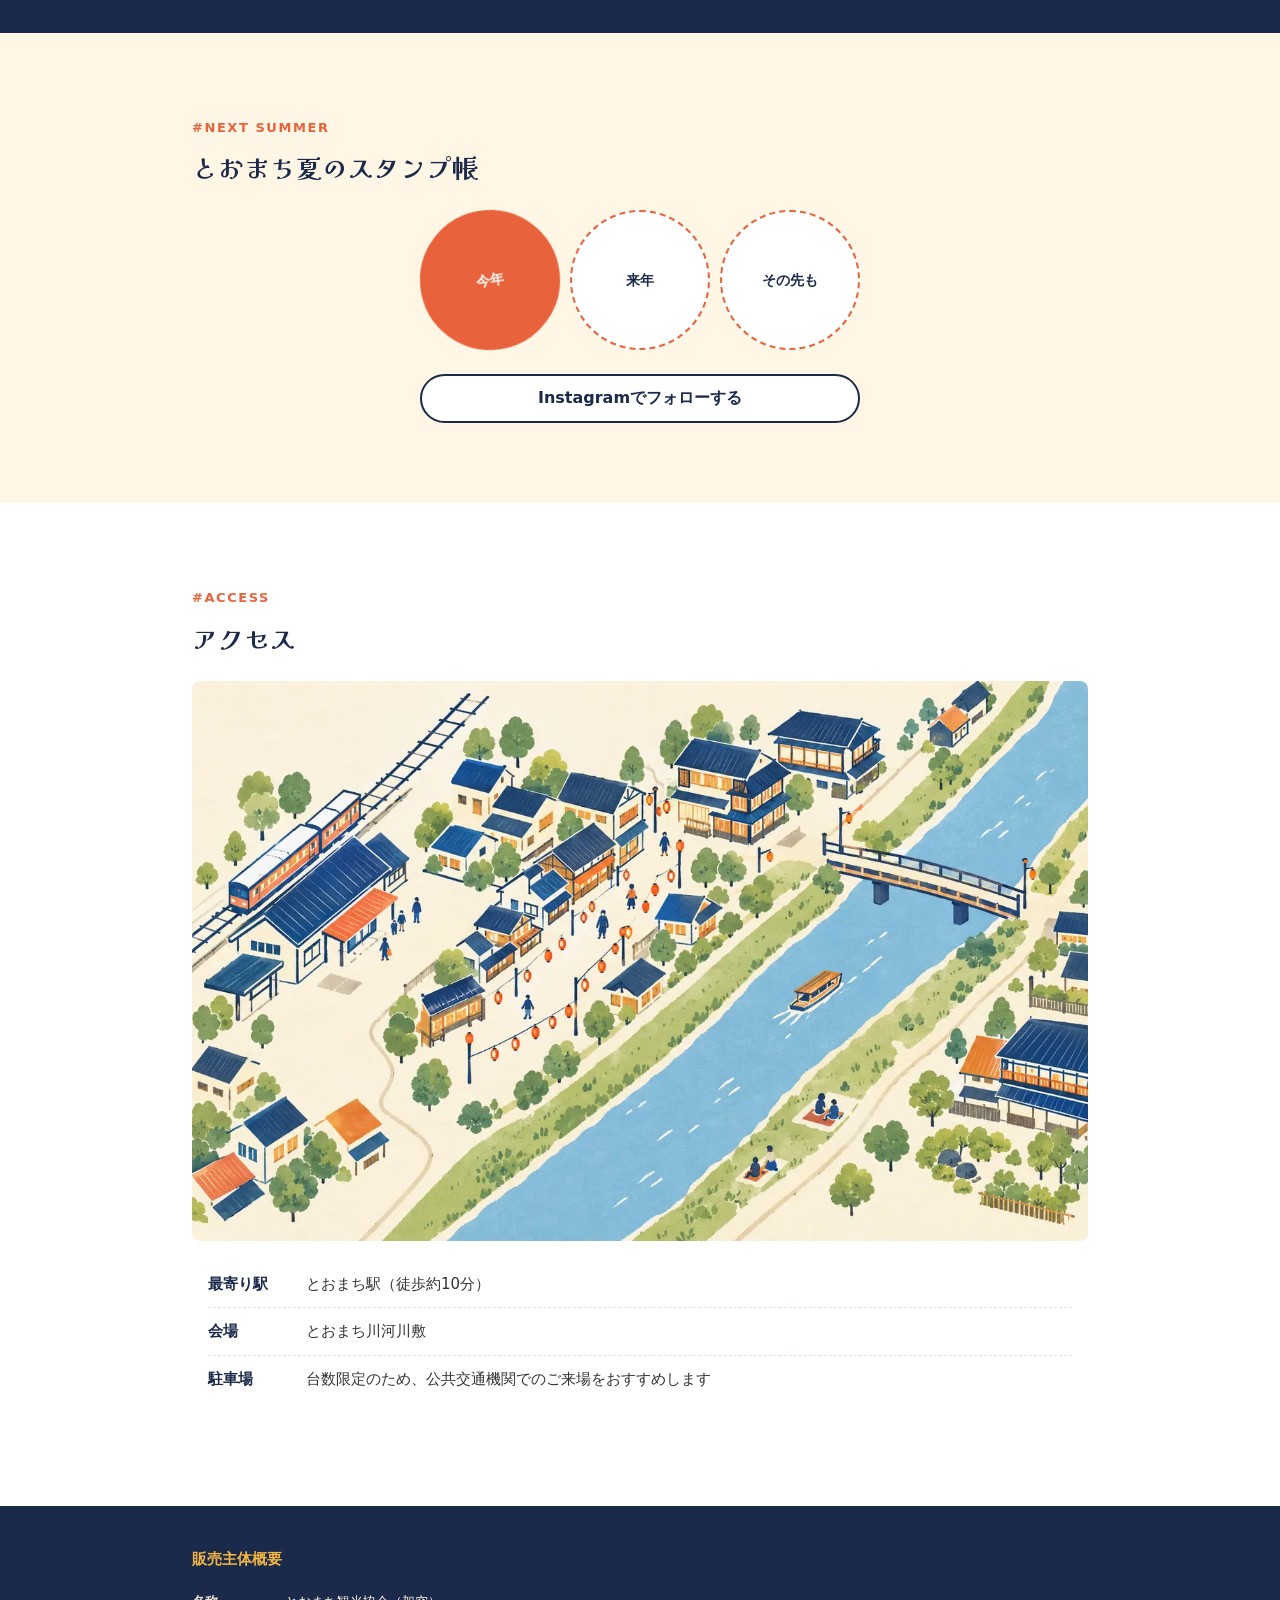
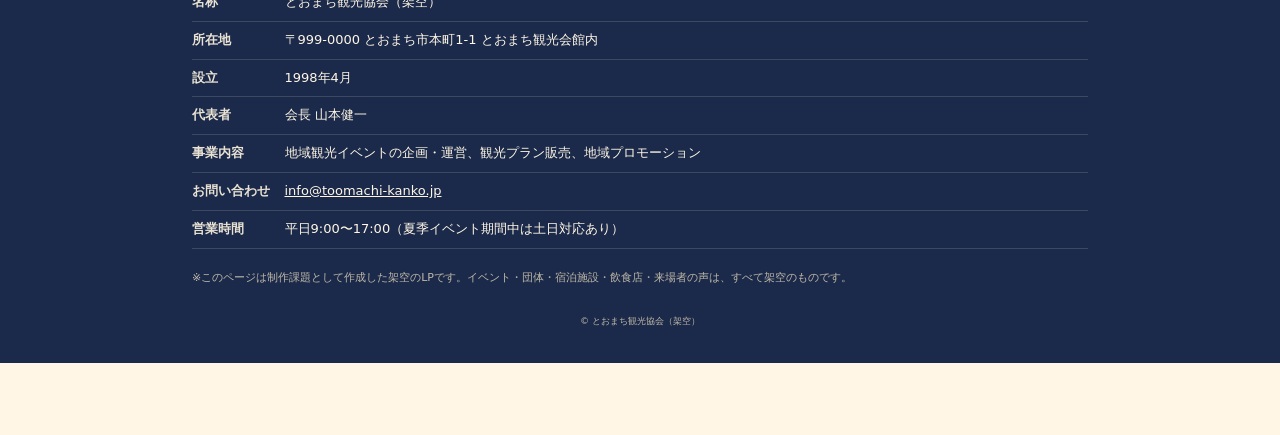
==== commit 5d6882d8: "修正" ====
--- a/index.html
+++ b/index.html
@@ -77,7 +77,11 @@
 
         <div class="fv__gap">
           <div class="tomorin tomorin--right fv__tomorin">
-            <img class="tomorin__icon" src="images/tomorin-smile.webp" width="337" height="480" alt="" decoding="async">
+            <!-- 動くともりん（「視差効果を減らす」設定の人には静止画） -->
+            <picture>
+              <source media="(prefers-reduced-motion: no-preference)" srcset="images/tomorin-fv-anim.webp" width="240" height="316">
+              <img class="tomorin__icon tomorin__icon--video" src="images/tomorin-smile.webp" width="337" height="480" alt="" decoding="async">
+            </picture>
             <p class="tomorin__bubble">気合いは、いらないよ〜。</p>
           </div>
         </div>
@@ -445,7 +449,10 @@
       <h2 class="section-title" id="final-title">今年の夏は、とおまちで<br>ふらっと花火を。</h2>
       <p class="final-cta__lead">予約なしでも楽しめます。<br>ゆったり見るなら、観覧席の事前予約がおすすめです。</p>
       <div class="tomorin">
-        <img class="tomorin__icon" src="images/tomorin-base.webp" width="347" height="480" alt="" decoding="async">
+        <picture>
+          <source media="(prefers-reduced-motion: no-preference)" srcset="images/tomorin-end-anim.webp" width="240" height="308">
+          <img class="tomorin__icon tomorin__icon--video" src="images/tomorin-guide.webp" width="365" height="480" alt="" loading="lazy" decoding="async">
+        </picture>
         <p class="tomorin__bubble">気が向いたら、待ってるね。</p>
       </div>
       <div class="cta-group">
--- a/css/style.css
+++ b/css/style.css
@@ -189,24 +189,21 @@
   font-weight: 700;
   line-height: 1.6;
 }
-.tomorin__bubble::before {
+/* 吹き出しの三角：枠線色の三角（外）＋白い三角（内）を重ね、枠線を三角の先まで1本につなげる
+   外：先端 -12px／根元は枠線に2px食い込む　内：枠線の太さ2px分だけ内側にずらし、根元で枠線を隠す */
+.tomorin__bubble::before,
+.tomorin__bubble::after {
   content: "";
   position: absolute;
-  left: -9px;
-  bottom: 14px;
-  width: 14px; height: 14px;
-  background: var(--color-white);
-  border-left: 2px solid var(--color-accent2);
-  border-bottom: 2px solid var(--color-accent2);
-  transform: rotate(45deg);
-}
+  width: 0; height: 0;
+  border-style: solid;
+  border-color: transparent;
+}
+.tomorin__bubble::before { left: -12px; bottom: 12px; border-width: 9px 14px 9px 0; border-right-color: var(--color-accent2); }
+.tomorin__bubble::after  { left: -8px;  bottom: 14px; border-width: 7px 11px 7px 0; border-right-color: var(--color-white); }
 .tomorin--right { flex-direction: row-reverse; }
-.tomorin--right .tomorin__bubble::before {
-  left: auto; right: -9px;
-  border-left: none; border-bottom: none;
-  border-right: 2px solid var(--color-accent2);
-  border-top: 2px solid var(--color-accent2);
-}
+.tomorin--right .tomorin__bubble::before { left: auto; right: -12px; border-width: 9px 0 9px 14px; border-color: transparent; border-left-color: var(--color-accent2); }
+.tomorin--right .tomorin__bubble::after  { left: auto; right: -8px;  border-width: 7px 0 7px 11px; border-color: transparent; border-left-color: var(--color-white); }
 
 /* =========================================================
    5. FV（P1：375px幅で主CTAまで650px以内）
@@ -295,7 +292,8 @@
 /* 写真を見せる余白（ここに花火が来るイメージ） */
 .fv__gap { position: relative; height: 210px; } /* 花火（動画）を見せる余白 */
 .fv__tomorin { position: absolute; right: 0; bottom: 0; }
-.fv__tomorin .tomorin__icon { width: 64px; }
+.fv__tomorin .tomorin__icon { width: 92px; }
+.final-cta .tomorin__icon { width: 100px; }
 .fv__tomorin .tomorin__bubble { font-size: 0.8125rem; padding: 6px 12px; }
 
 .fv__title {
@@ -850,6 +848,9 @@
 /* FVタイトル：1文字ずつふわっと（A） */
 @keyframes charIn { from { opacity: 0; transform: translateY(0.35em); filter: blur(6px); } to { opacity: 1; transform: none; filter: none; } }
 @keyframes popIn { from { opacity: 0; transform: translateY(8px) scale(0.85); } to { opacity: 1; transform: none; } }
+@keyframes typeIn { to { opacity: 1; } }
+@keyframes talkBob { from { transform: translateY(0) scale(1, 1); } to { transform: translateY(-4px) scale(1.03, 0.97); } }
+@keyframes bubbleFloat { 0%, 100% { transform: translateY(0); } 50% { transform: translateY(-4px); } }
 /* スタンプがポンと押される（G） */
 @keyframes stampPress {
   0% { opacity: 0; transform: scale(1.8) rotate(-18deg); }
@@ -869,8 +870,18 @@
   .js .fv__tomorin { opacity: 0; animation: popIn 0.6s ease-out 1.05s forwards; }
 
   /* C：吹き出しは、そのセクションが画面に入ったときにポン */
-  .js .tomorin:not(.fv__tomorin) .tomorin__bubble { opacity: 0; transform: translateY(8px) scale(0.85); transform-origin: 0 100%; transition: opacity 0.4s ease, transform 0.5s cubic-bezier(0.3, 1.6, 0.5, 1); transition-delay: 0.25s; }
+  .js .tomorin:not(.fv__tomorin) .tomorin__bubble { opacity: 0; transform: translateY(8px) scale(0.85); transform-origin: 0 100%; transition: opacity 0.5s ease, transform 0.65s cubic-bezier(0.3, 1.5, 0.5, 1); transition-delay: 0.3s; }
   .js .tomorin.is-inview .tomorin__bubble { opacity: 1; transform: none; }
+
+  /* ①ともりんが喋る：文字を1文字ずつ打ち出す */
+  .js .tomorin__bubble .bchar { opacity: 0; }
+  .js .tomorin.is-typing .bchar { animation: typeIn 0.01s linear forwards; animation-delay: calc(var(--n) * 90ms); } /* js/main.js の TYPE_MS と合わせる */
+  /* 話している間：ともりんが小さく弾む（口を動かしているように） */
+  .tomorin.is-talking .tomorin__icon { transform-origin: 50% 100%; animation: talkBob 0.2s ease-in-out infinite alternate; }
+  /* 動くともりん（動画）は、それ自体が揺れて口を動かすので、CSSの揺れ・弾みは止める */
+  .tomorin .tomorin__icon--video, .tomorin.is-talking .tomorin__icon--video { animation: none; }
+  /* 話し終わったあと：吹き出しがふわふわ浮く */
+  .tomorin.is-typing .tomorin__bubble { animation: bubbleFloat 3.2s ease-in-out 1.2s infinite; }
 
   /* F：スクロールでふわっと（少しずつ時間差） */
   .js [data-reveal] { opacity: 0; transform: translateY(26px); transition: opacity 0.8s ease, transform 0.8s cubic-bezier(0.2, 0.7, 0.2, 1); transition-delay: calc(var(--stagger, 0) * 100ms); }
@@ -968,3 +979,4 @@
 /* アイコン用SVGの置き場（画面には出さない） */
 .svg-sprite { position: absolute; width: 0; height: 0; overflow: hidden; }
 .fiction-note { margin-top: 20px; font-size: 0.6875rem; line-height: 1.7; color: #BFB8A8; }
+.tomorin picture { display: block; flex-shrink: 0; line-height: 0; }
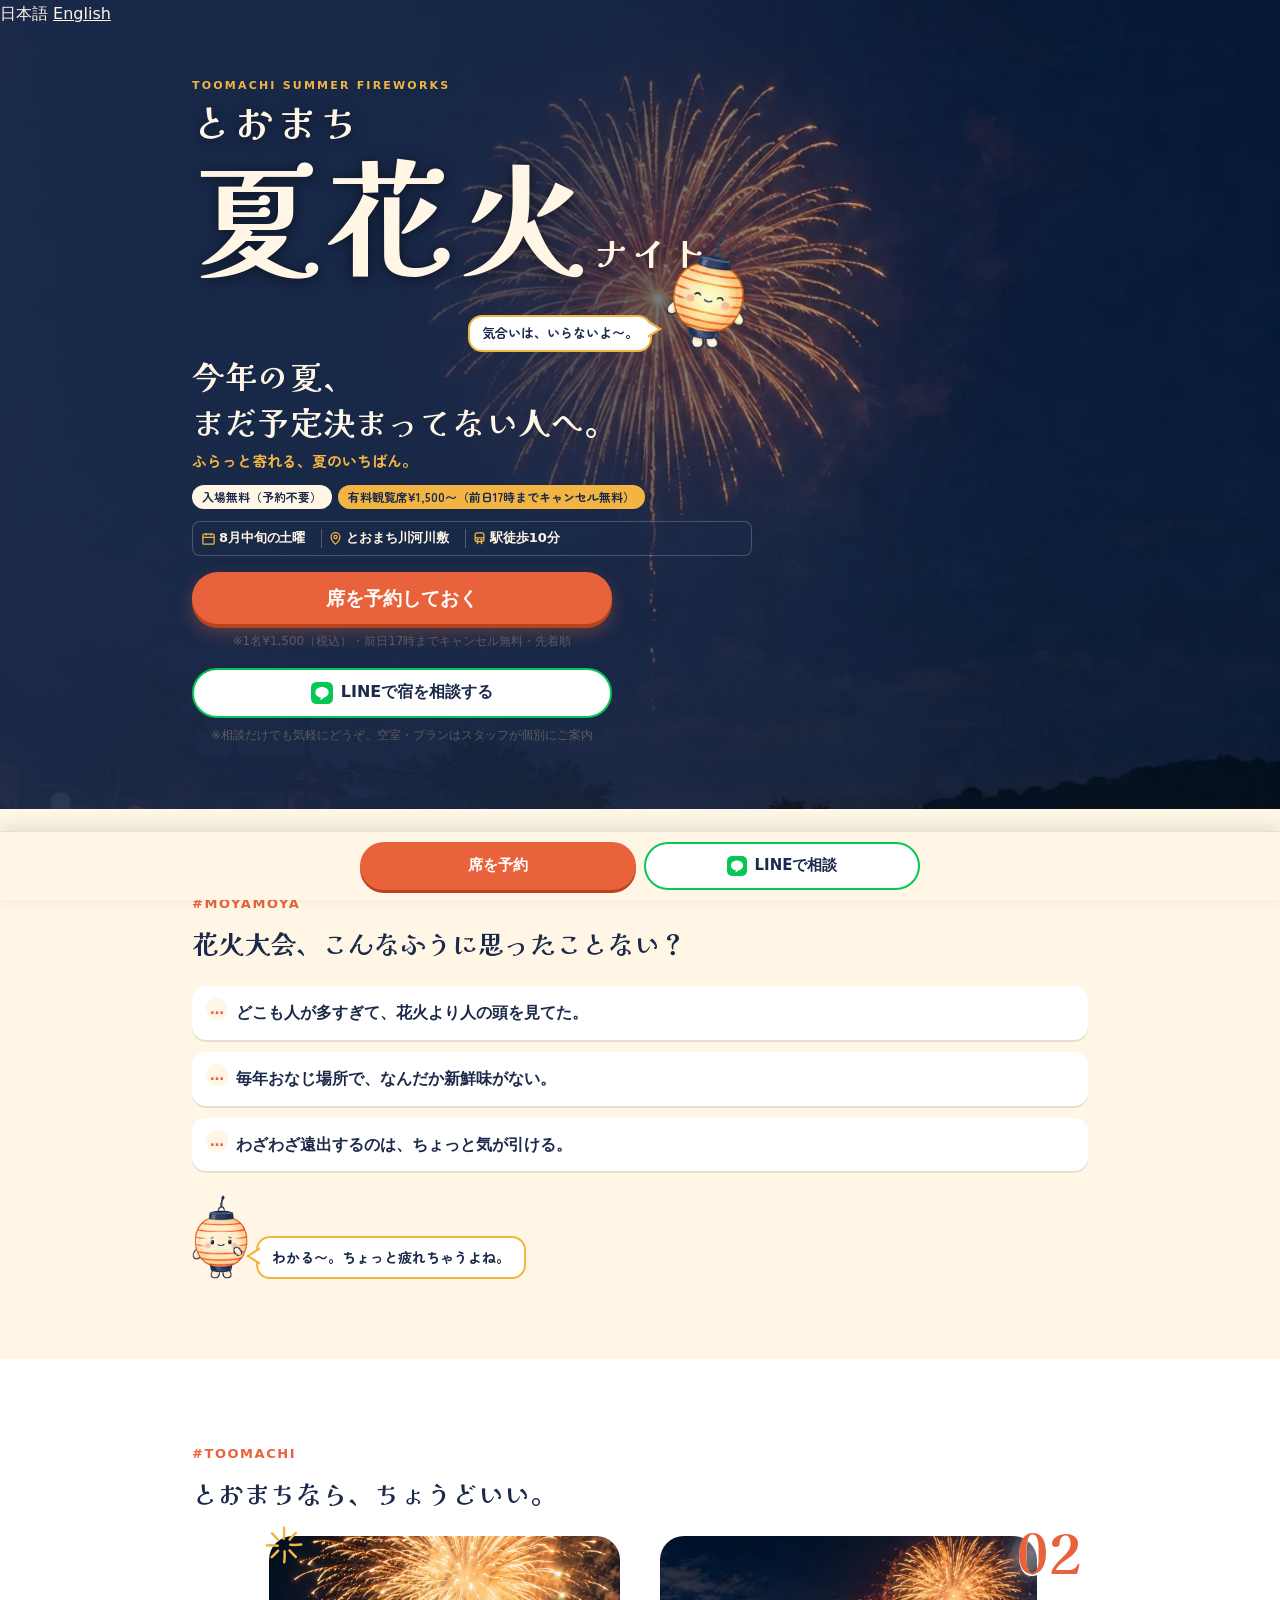
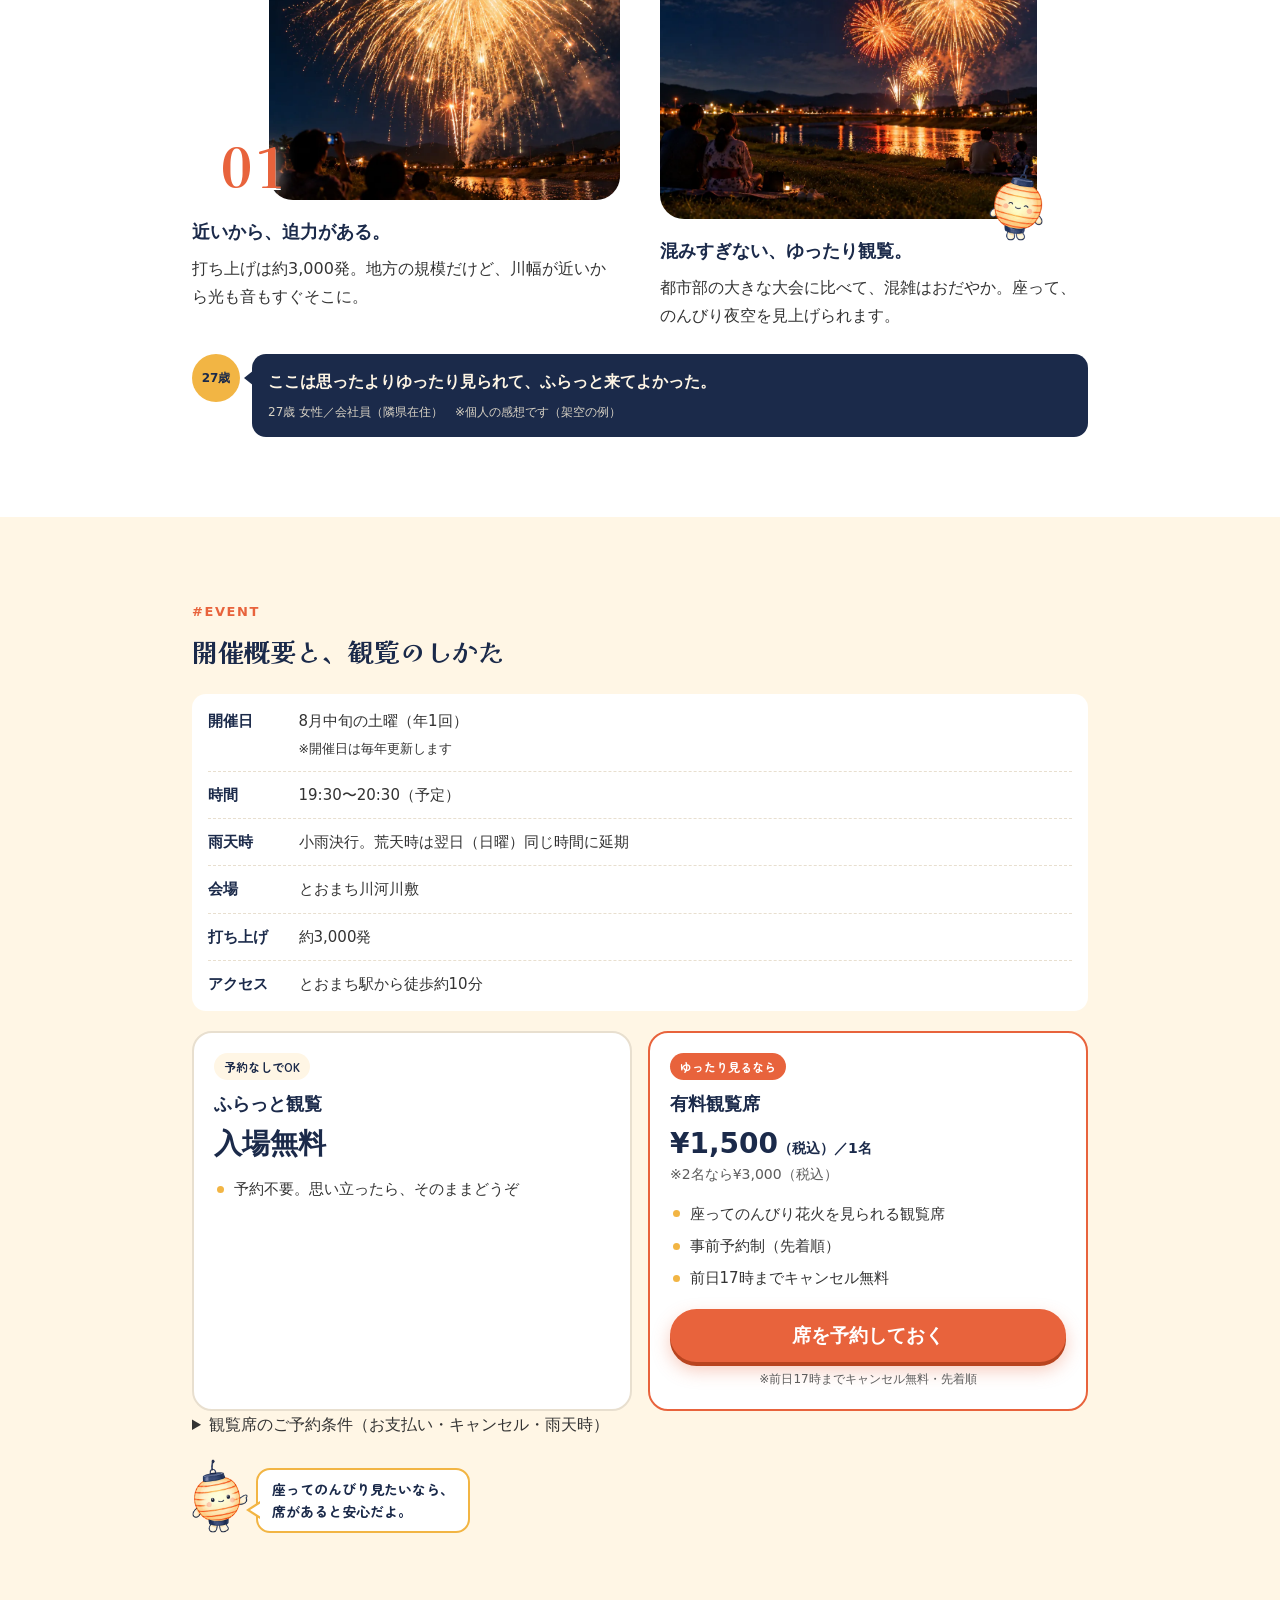
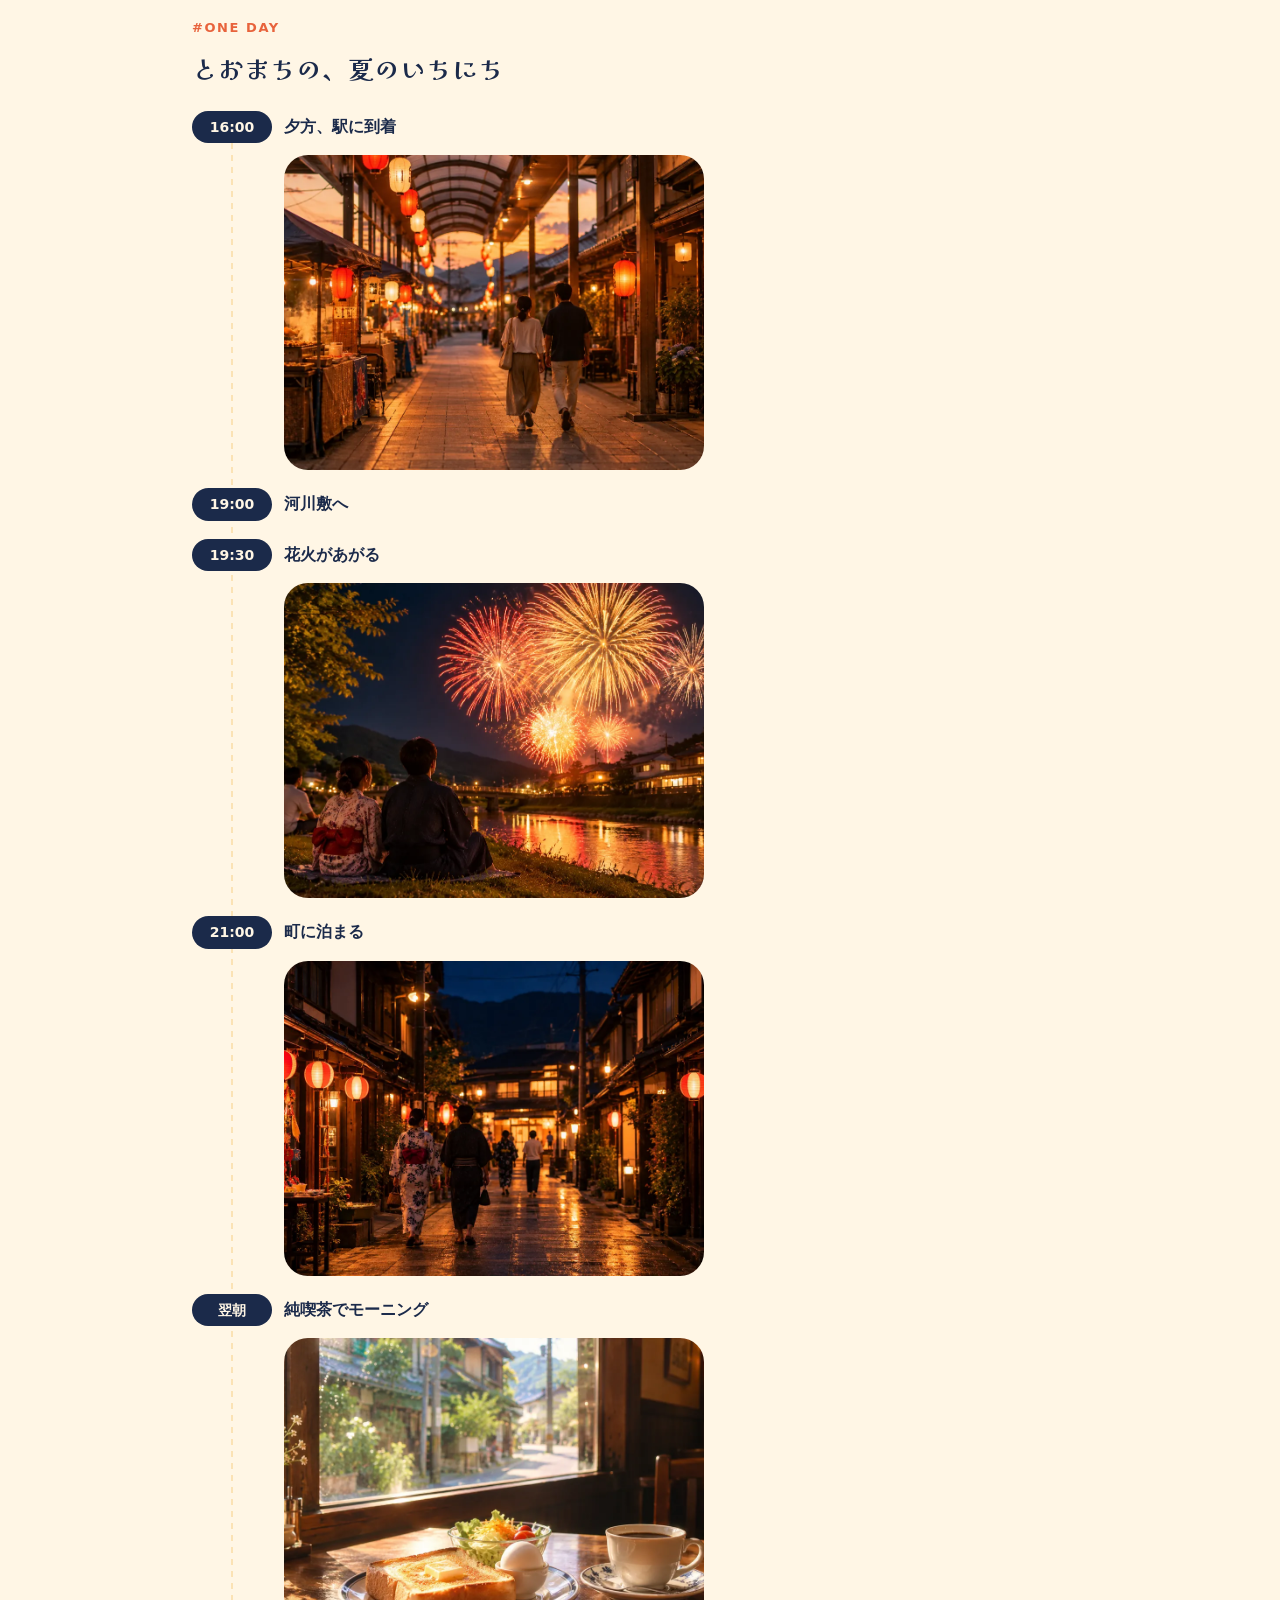
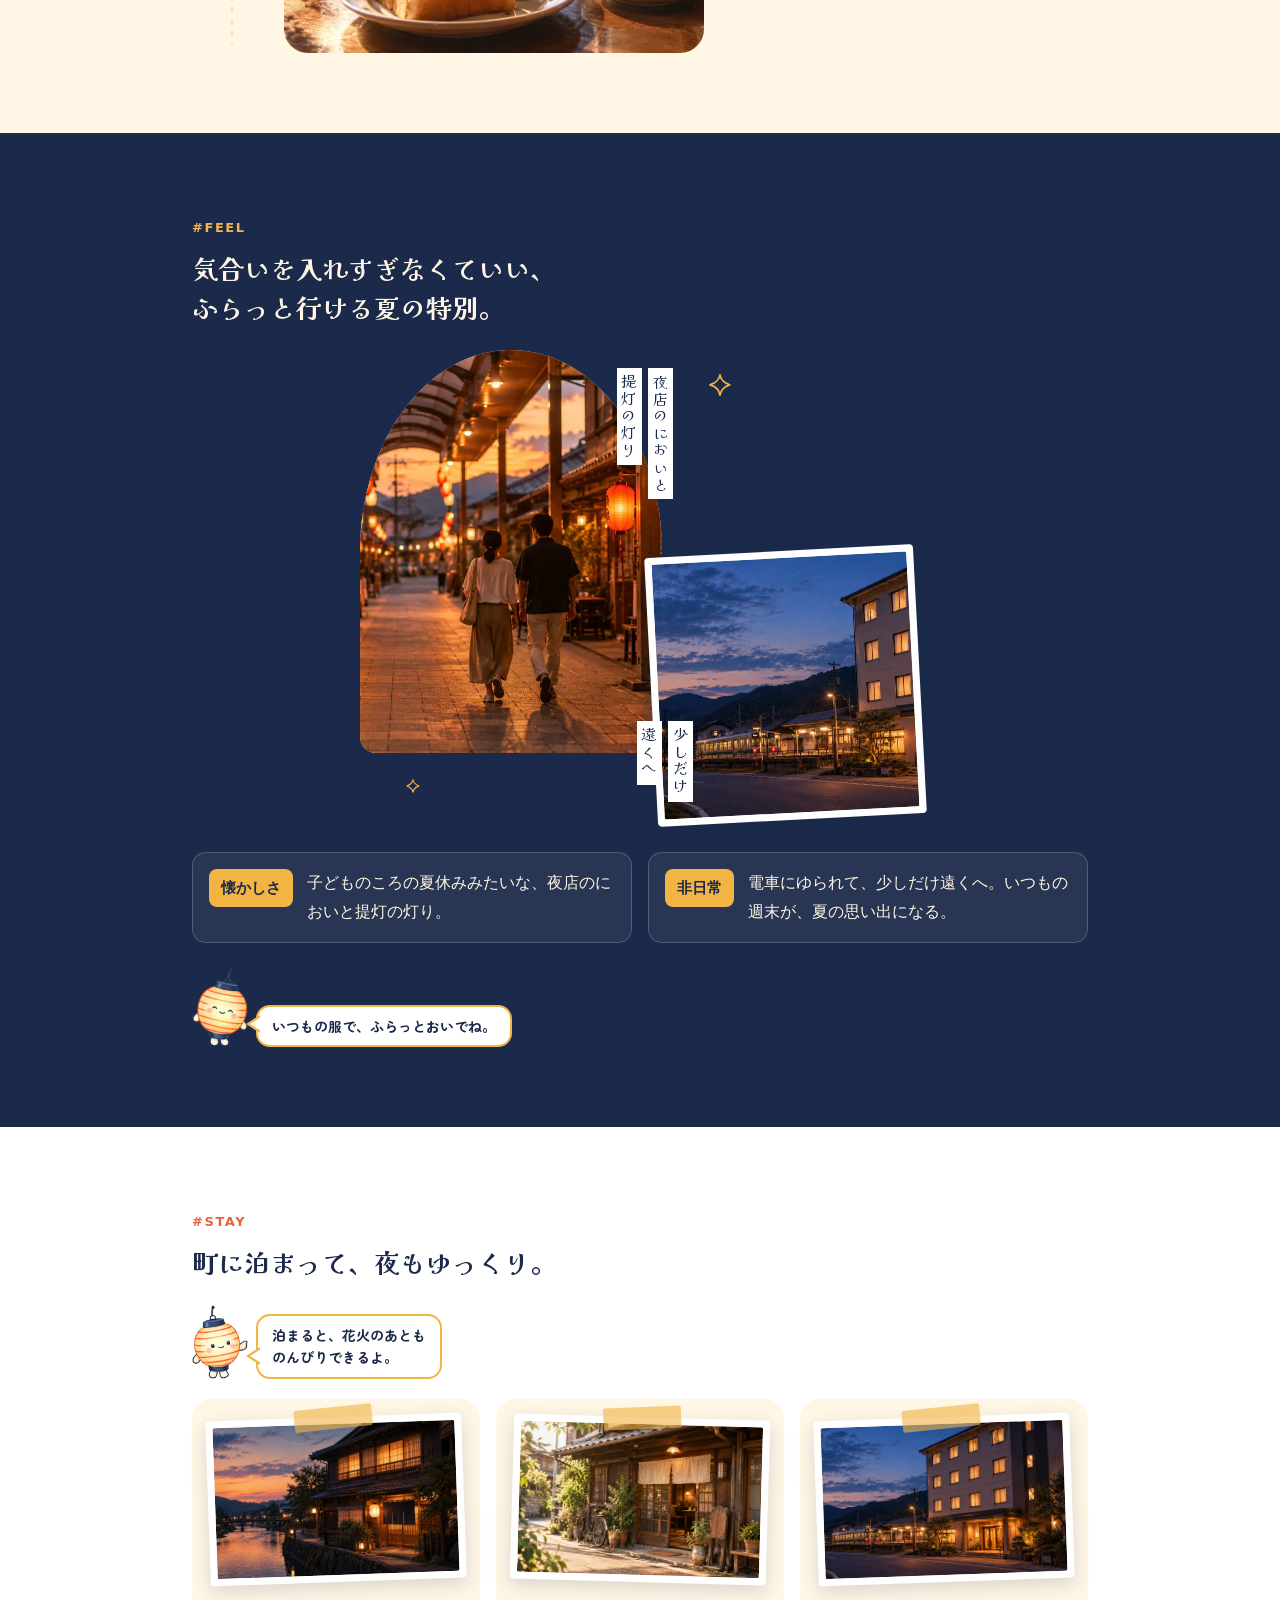
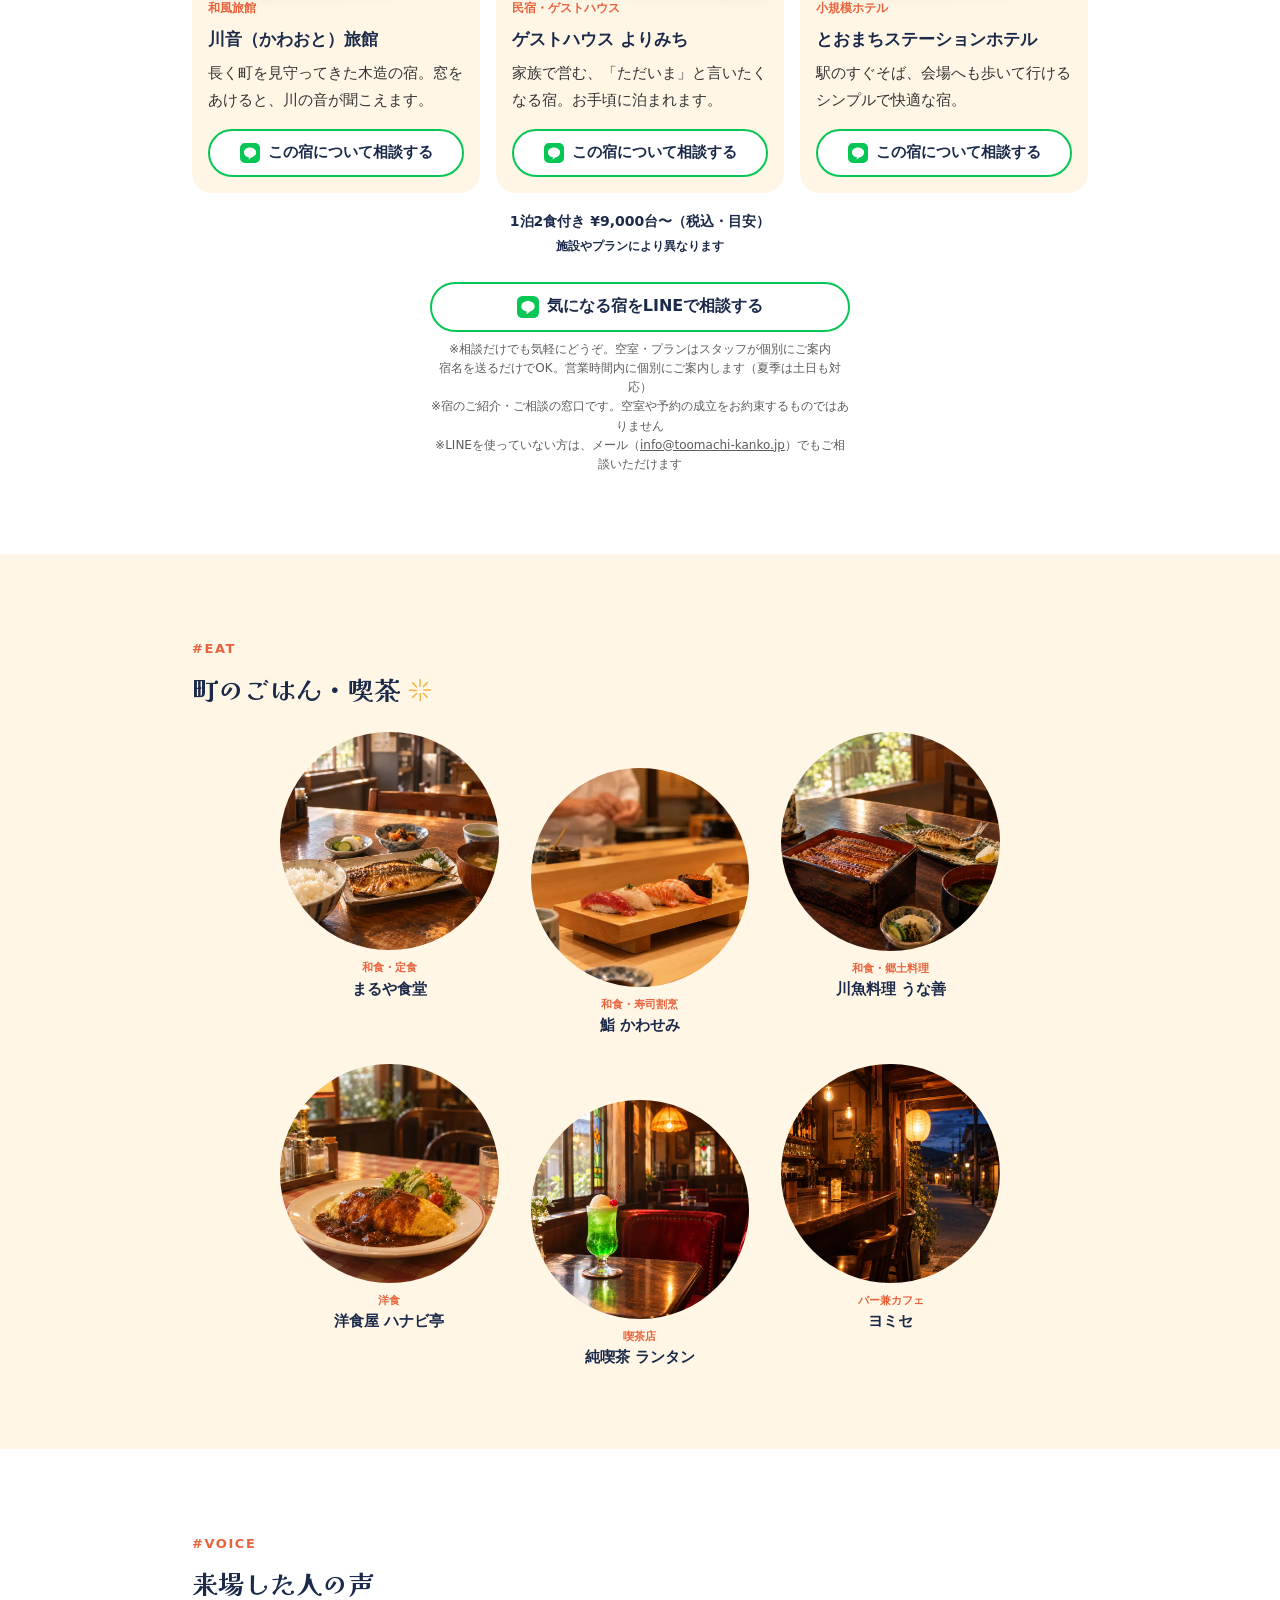
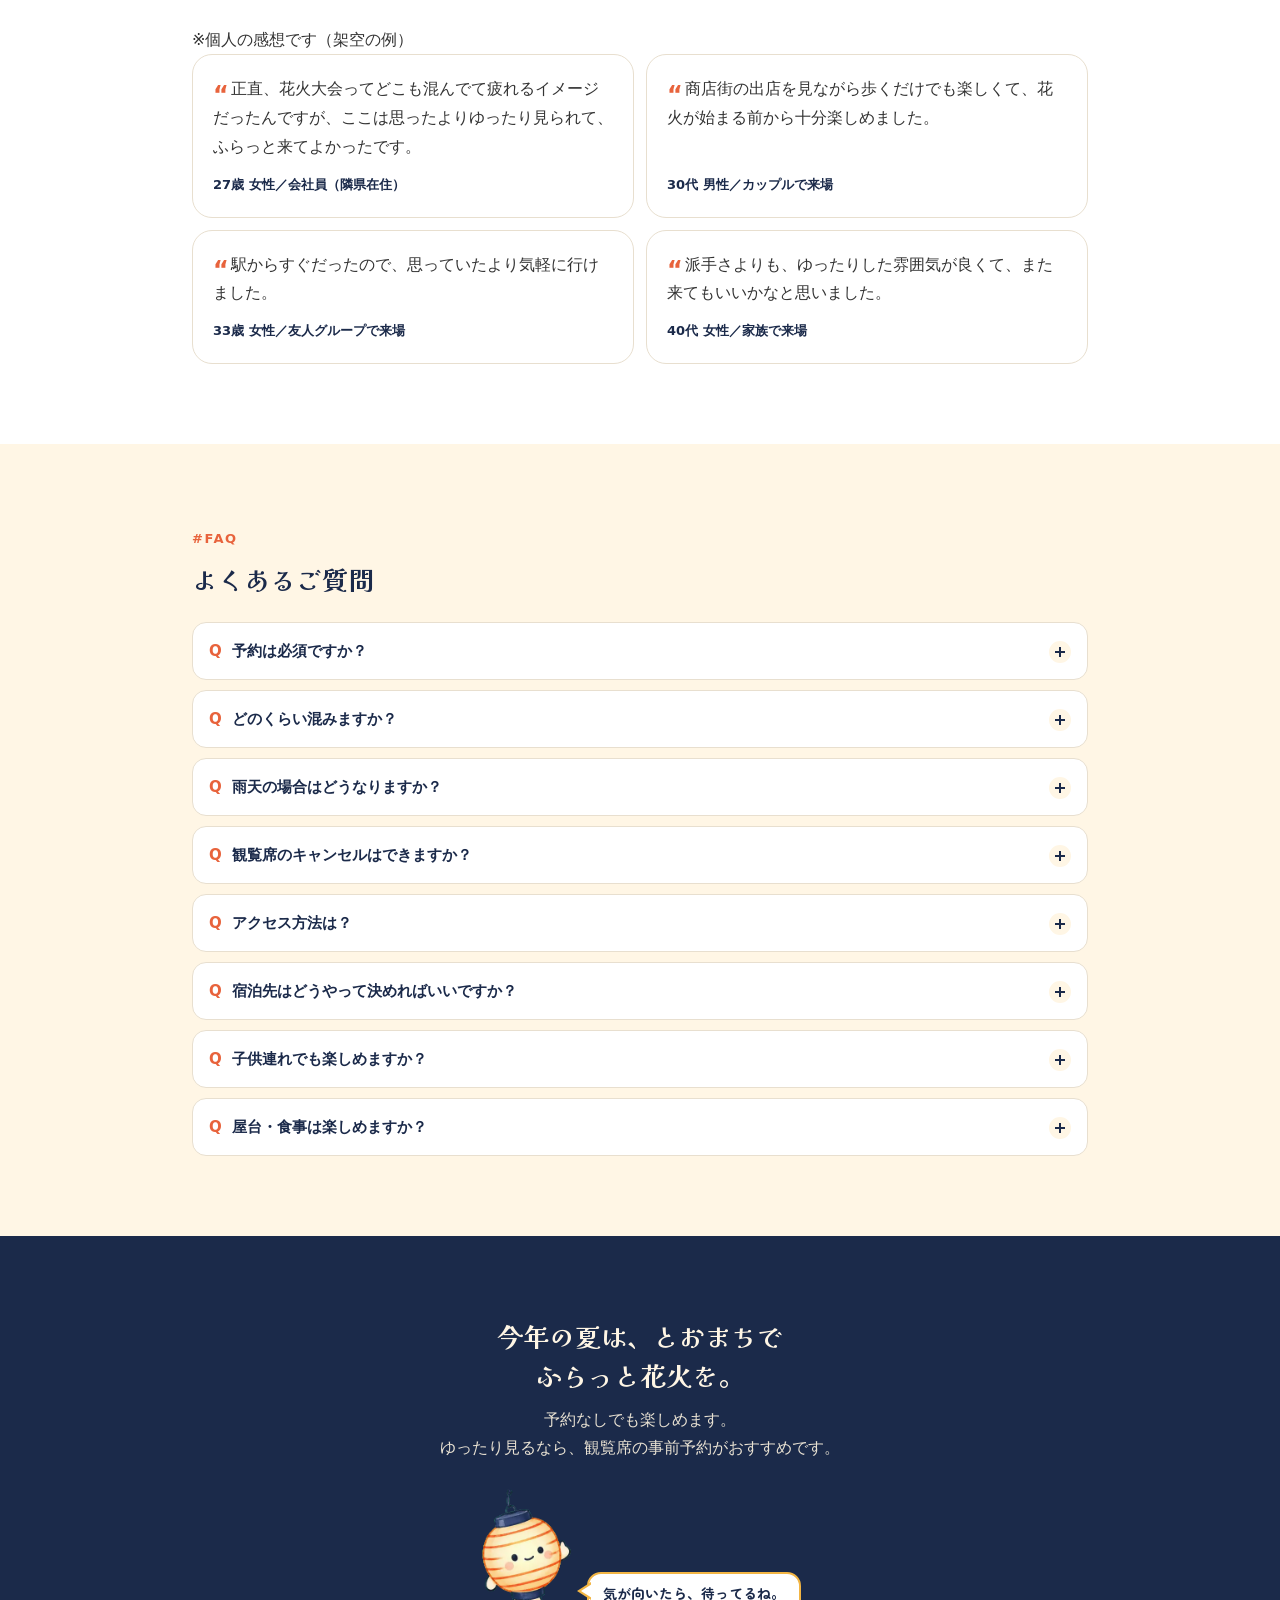
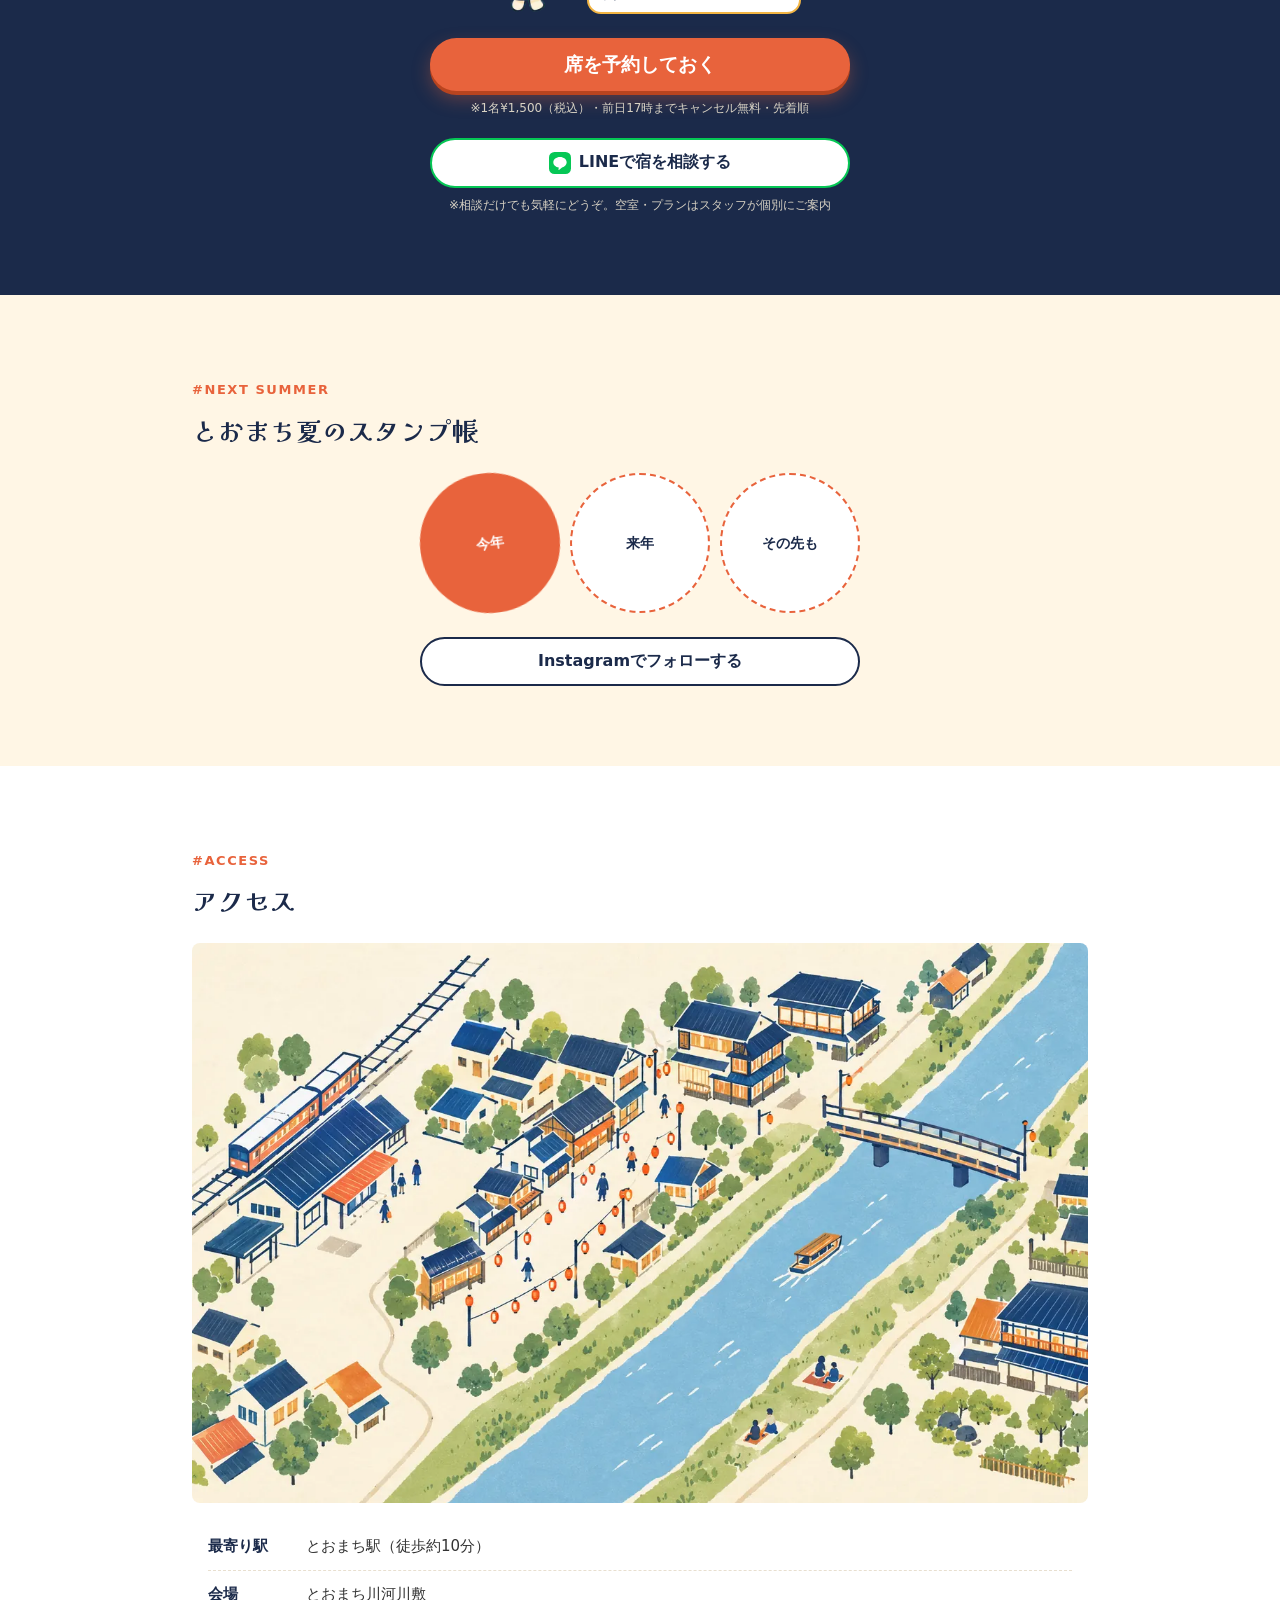
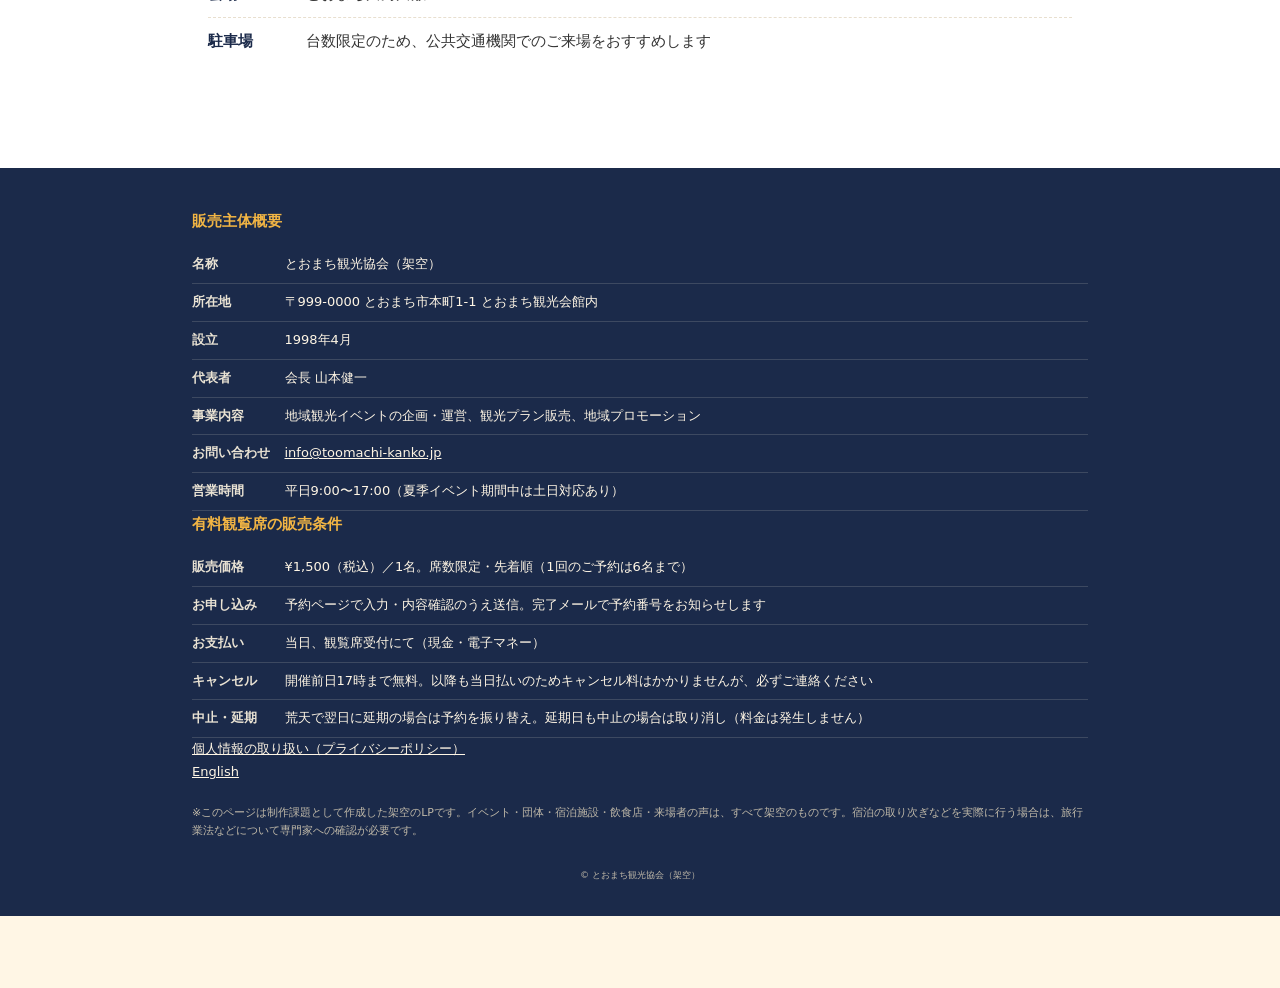
==== commit 4ad53e4f: "修正" ====
--- a/index.html
+++ b/index.html
@@ -9,10 +9,16 @@
 <meta name="description" content="今年の夏、まだ予定決まってない人へ。とおまち川河川敷の「とおまち 夏花火ナイト」は入場無料・駅から徒歩約10分。ゆったり見るなら有料観覧席（¥1,500・前日17時までキャンセル無料）を。町の宿やごはん処もご紹介します。">
 <!-- 正規URL -->
 <link rel="canonical" href="https://hitomi0521-source.github.io/toomachi-lp/">
+<!-- 日本語版・英語版を互いに関連づける -->
+<link rel="alternate" hreflang="ja" href="https://hitomi0521-source.github.io/toomachi-lp/">
+<link rel="alternate" hreflang="en" href="https://hitomi0521-source.github.io/toomachi-lp/en/">
+<link rel="alternate" hreflang="x-default" href="https://hitomi0521-source.github.io/toomachi-lp/">
 <link rel="icon" href="favicon.ico" sizes="any">
 <link rel="apple-touch-icon" href="images/apple-touch-icon.png">
 <!-- OGP（公開URLに合わせて設定済み） -->
 <meta property="og:type" content="website">
+<meta property="og:locale" content="ja_JP">
+<meta property="og:locale:alternate" content="en_US">
 <meta property="og:title" content="とおまち 夏花火ナイト｜ふらっと寄れる、夏のいちばん。">
 <meta property="og:description" content="今年の夏、まだ予定決まってない人へ。とおまち川河川敷の、ゆったり見られる夏花火。入場無料・観覧席¥1,500から。">
 <meta property="og:url" content="https://hitomi0521-source.github.io/toomachi-lp/">
@@ -65,6 +71,11 @@
       <video class="fv__video" muted loop playsinline preload="none" aria-hidden="true"
              data-src-sp="videos/fv-sp.mp4" data-src-pc="videos/fv-pc.mp4"></video>
     </div>
+    <!-- 言語切替：見ているセクションの英語版へ移動（js/main.js でリンク先の # を更新） -->
+    <nav class="lang-switch" aria-label="言語">
+      <span class="lang-switch__item is-current" aria-current="true" lang="ja">日本語</span>
+      <a class="lang-switch__item" href="en/" hreflang="en" lang="en" data-lang-link>English</a>
+    </nav>
     <button class="fv__motion" type="button" aria-pressed="false" hidden>
       <span class="visually-hidden">背景の動画を一時停止</span>
       <svg viewBox="0 0 24 24" width="18" height="18" aria-hidden="true" class="icon-pause"><rect x="6" y="5" width="4" height="14" rx="1" fill="currentColor"/><rect x="14" y="5" width="4" height="14" rx="1" fill="currentColor"/></svg>
@@ -174,7 +185,7 @@
         <div class="voice-bubble__avatar" aria-hidden="true">27歳</div>
         <div class="voice-bubble__body">
           <blockquote class="voice-bubble__text">ここは思ったよりゆったり見られて、ふらっと来てよかった。</blockquote>
-          <figcaption class="voice-bubble__meta">27歳 女性／会社員（隣県在住）</figcaption>
+          <figcaption class="voice-bubble__meta">27歳 女性／会社員（隣県在住）　※個人の感想です（架空の例）</figcaption>
         </div>
       </figure>
     </div>
@@ -186,7 +197,9 @@
       <p class="section-label">#EVENT</p>
       <h2 class="section-title" id="event-title">開催概要と、観覧のしかた</h2>
       <dl class="event__table">
-        <div class="event__row"><dt>開催日</dt><dd>8月中旬の土曜（年1回）</dd></div>
+        <div class="event__row"><dt>開催日</dt><dd>8月中旬の土曜（年1回）<br><small>※開催日は毎年更新します</small></dd></div>
+        <div class="event__row"><dt>時間</dt><dd>19:30〜20:30（予定）</dd></div>
+        <div class="event__row"><dt>雨天時</dt><dd>小雨決行。荒天時は翌日（日曜）同じ時間に延期</dd></div>
         <div class="event__row"><dt>会場</dt><dd>とおまち川河川敷</dd></div>
         <div class="event__row"><dt>打ち上げ</dt><dd>約3,000発</dd></div>
         <div class="event__row"><dt>アクセス</dt><dd>とおまち駅から徒歩約10分</dd></div>
@@ -218,6 +231,19 @@
         </article>
       </div>
 
+      <!-- 観覧席のご予約条件（19-1）：長文にならないよう、開いて読む形に -->
+      <details class="terms">
+        <summary class="terms__summary">観覧席のご予約条件（お支払い・キャンセル・雨天時）</summary>
+        <dl class="terms__list">
+          <div class="terms__row"><dt>料金</dt><dd>¥1,500（税込）／1名。席数に限りがあり、先着順で受け付けます（1回のご予約は6名まで）</dd></div>
+          <div class="terms__row"><dt>お申し込み</dt><dd>予約ページで入力 → 確認画面で内容を確認 → 送信。予約番号を記載した完了メールをお送りします</dd></div>
+          <div class="terms__row"><dt>お支払い</dt><dd>当日、観覧席受付にて（現金・電子マネー）</dd></div>
+          <div class="terms__row"><dt>キャンセル</dt><dd>開催前日の17時まで無料。完了メールへの返信、または公式LINEでご連絡ください。17時以降も、当日払いのためキャンセル料はかかりませんが、必ずご連絡をお願いします</dd></div>
+          <div class="terms__row"><dt>雨天・荒天時</dt><dd>小雨決行。荒天で翌日に延期となった場合、ご予約はそのまま延期日に振り替えます。延期日も中止となった場合はご予約を取り消し、料金は発生しません</dd></div>
+          <div class="terms__row"><dt>販売主体</dt><dd>とおまち観光協会（架空）｜<a href="mailto:info@toomachi-kanko.jp">info@toomachi-kanko.jp</a></dd></div>
+        </dl>
+      </details>
+
       <div class="tomorin event__tomorin">
         <img class="tomorin__icon" src="images/tomorin-guide.webp" width="365" height="480" alt="" decoding="async">
         <p class="tomorin__bubble">座ってのんびり見たいなら、<br>席があると安心だよ。</p>
@@ -342,7 +368,7 @@
         </article>
       </div>
 
-      <p class="stay__price">1泊2食付き ¥9,000台〜<br><small>（目安・施設やプランにより異なります）</small></p>
+      <p class="stay__price">1泊2食付き ¥9,000台〜（税込・目安）<br><small>施設やプランにより異なります</small></p>
 
       <div class="stay__cta">
         <a class="btn btn--line" data-line href="#">
@@ -352,7 +378,8 @@
         <p class="btn-note">
           ※相談だけでも気軽にどうぞ。空室・プランはスタッフが個別にご案内<br>
           宿名を送るだけでOK。営業時間内に個別にご案内します（夏季は土日も対応）<br>
-          ※ご希望に添えない場合もあります
+          ※宿のご紹介・ご相談の窓口です。空室や予約の成立をお約束するものではありません<br>
+          ※LINEを使っていない方は、メール（<a href="mailto:info@toomachi-kanko.jp">info@toomachi-kanko.jp</a>）でもご相談いただけます
         </p>
       </div>
     </div>
@@ -379,6 +406,7 @@
     <div class="container">
       <p class="section-label">#VOICE</p>
       <h2 class="section-title" id="voice-title">来場した人の声</h2>
+      <p class="voice-note">※個人の感想です（架空の例）</p>
       <div class="voices" tabindex="0" aria-label="来場者の声（横にスクロールできます）">
         <figure class="voice-card">
           <blockquote class="voice-card__text">正直、花火大会ってどこも混んでて疲れるイメージだったんですが、ここは思ったよりゆったり見られて、ふらっと来てよかったです。</blockquote>
@@ -514,7 +542,19 @@
       <div class="company__row"><dt>お問い合わせ</dt><dd><a href="mailto:info@toomachi-kanko.jp">info@toomachi-kanko.jp</a></dd></div>
       <div class="company__row"><dt>営業時間</dt><dd>平日9:00〜17:00（夏季イベント期間中は土日対応あり）</dd></div>
     </dl>
-    <p class="fiction-note">※このページは制作課題として作成した架空のLPです。イベント・団体・宿泊施設・飲食店・来場者の声は、すべて架空のものです。</p>
+    <p class="site-footer__title site-footer__title--sub">有料観覧席の販売条件</p>
+    <dl class="company">
+      <div class="company__row"><dt>販売価格</dt><dd>¥1,500（税込）／1名。席数限定・先着順（1回のご予約は6名まで）</dd></div>
+      <div class="company__row"><dt>お申し込み</dt><dd>予約ページで入力・内容確認のうえ送信。完了メールで予約番号をお知らせします</dd></div>
+      <div class="company__row"><dt>お支払い</dt><dd>当日、観覧席受付にて（現金・電子マネー）</dd></div>
+      <div class="company__row"><dt>キャンセル</dt><dd>開催前日17時まで無料。以降も当日払いのためキャンセル料はかかりませんが、必ずご連絡ください</dd></div>
+      <div class="company__row"><dt>中止・延期</dt><dd>荒天で翌日に延期の場合は予約を振り替え。延期日も中止の場合は取り消し（料金は発生しません）</dd></div>
+    </dl>
+    <ul class="footer-links">
+      <li><a href="privacy.html">個人情報の取り扱い（プライバシーポリシー）</a></li>
+      <li><a href="en/" hreflang="en" lang="en" data-lang-link>English</a></li>
+    </ul>
+    <p class="fiction-note">※このページは制作課題として作成した架空のLPです。イベント・団体・宿泊施設・飲食店・来場者の声は、すべて架空のものです。宿泊の取り次ぎなどを実際に行う場合は、旅行業法などについて専門家への確認が必要です。</p>
     <p class="copyright"><small>&copy; とおまち観光協会（架空）</small></p>
   </div>
 </footer>
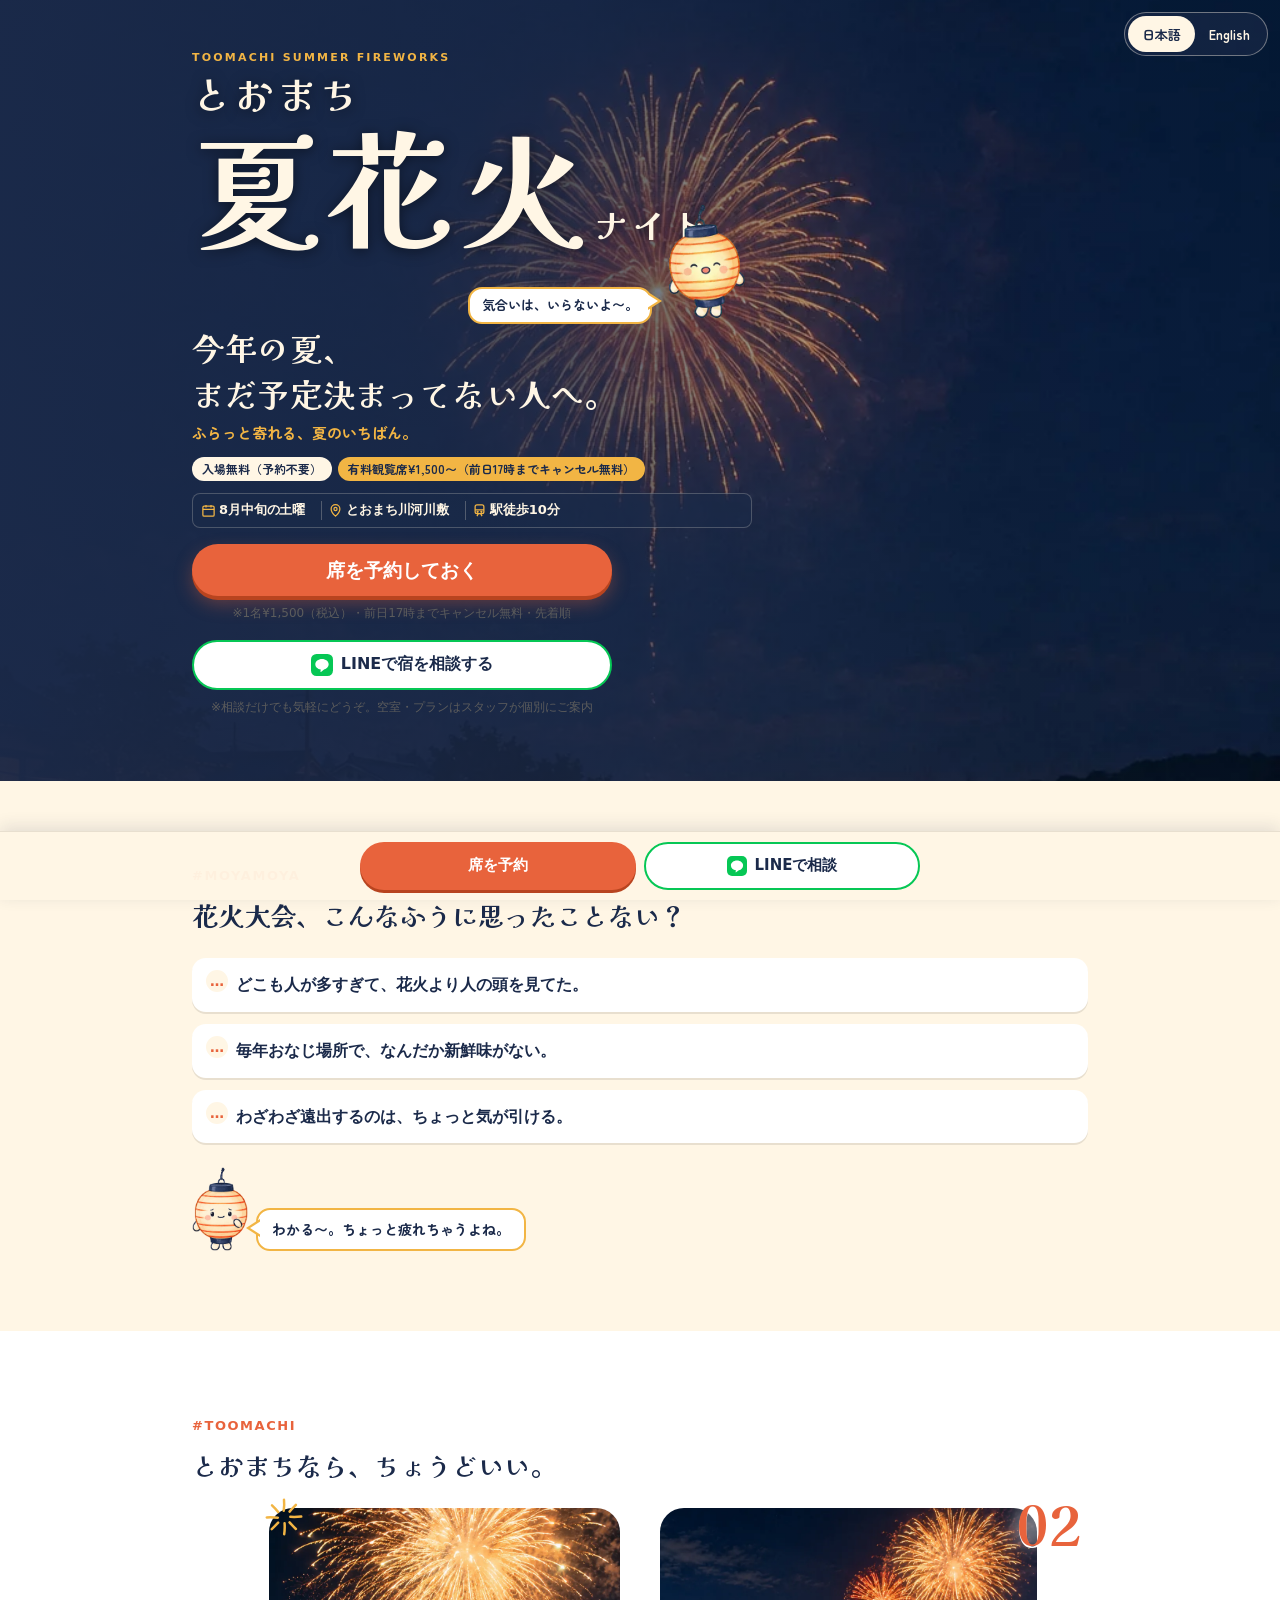
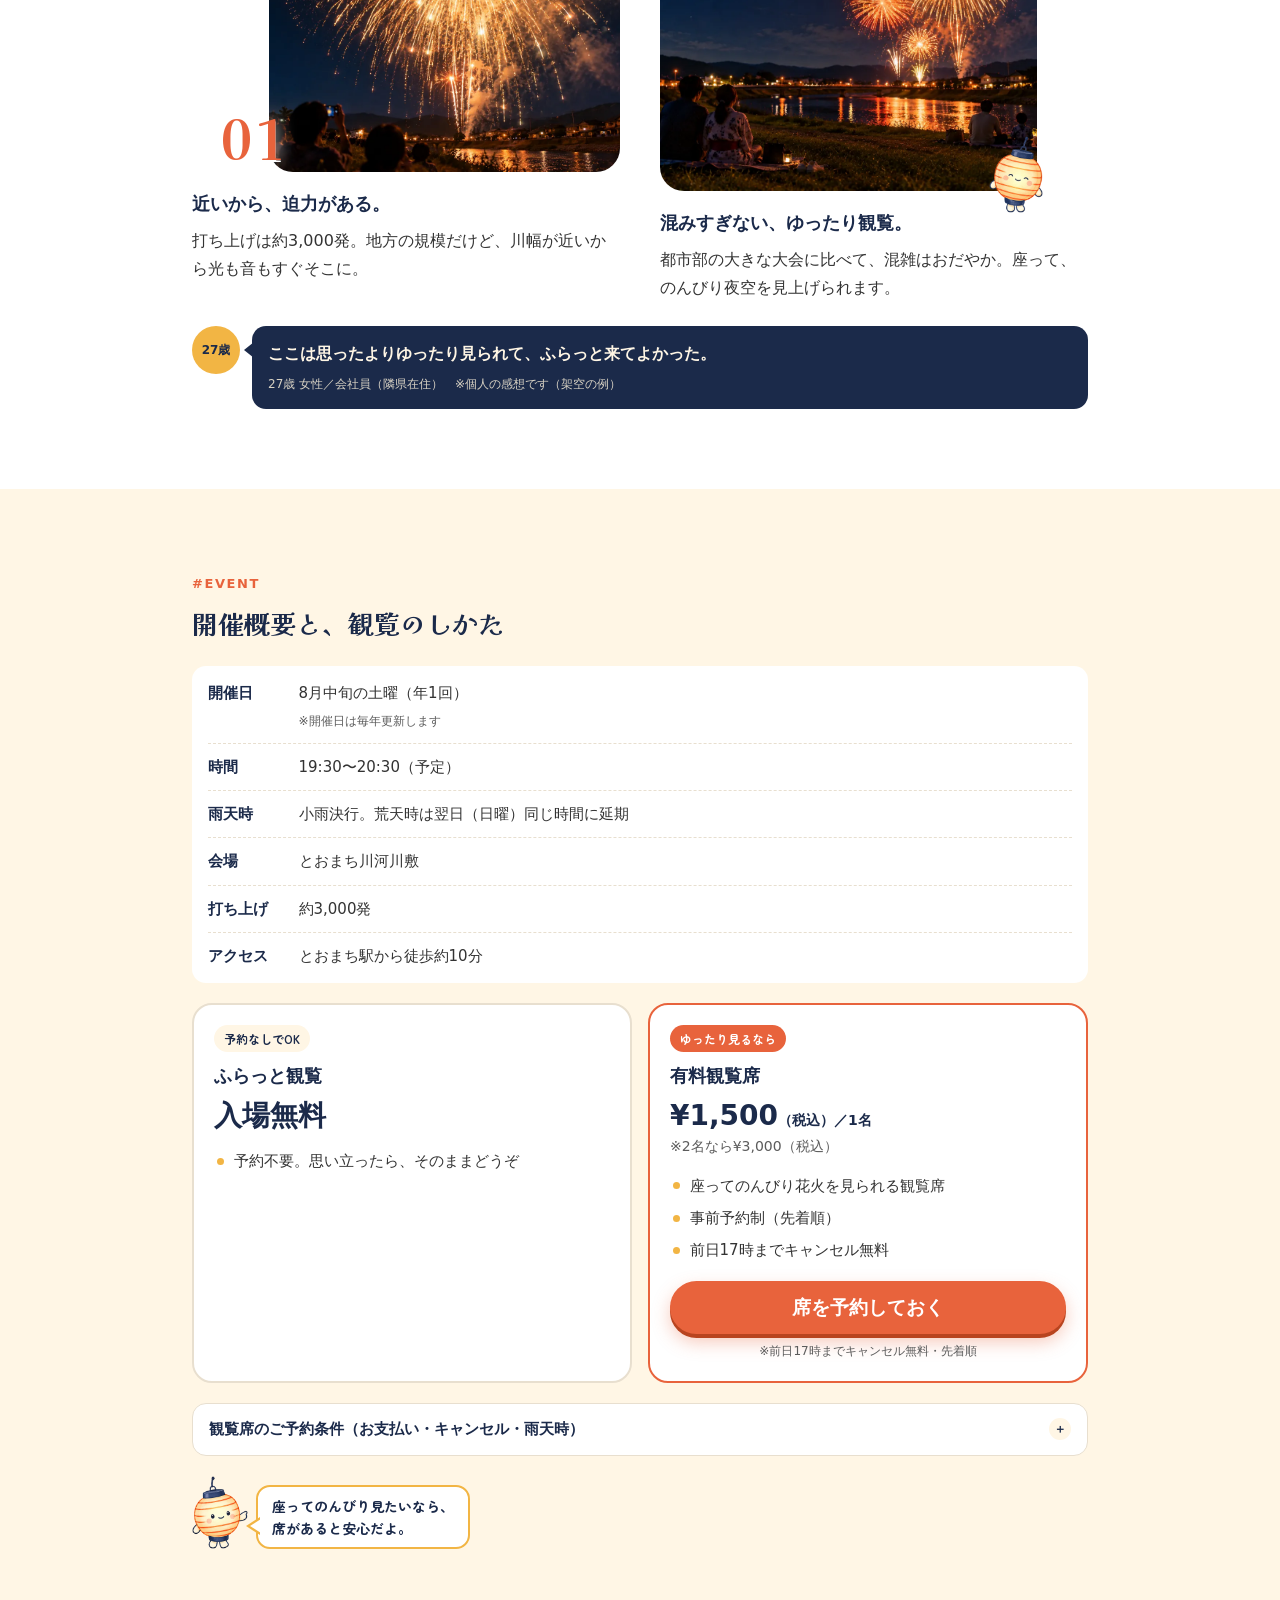
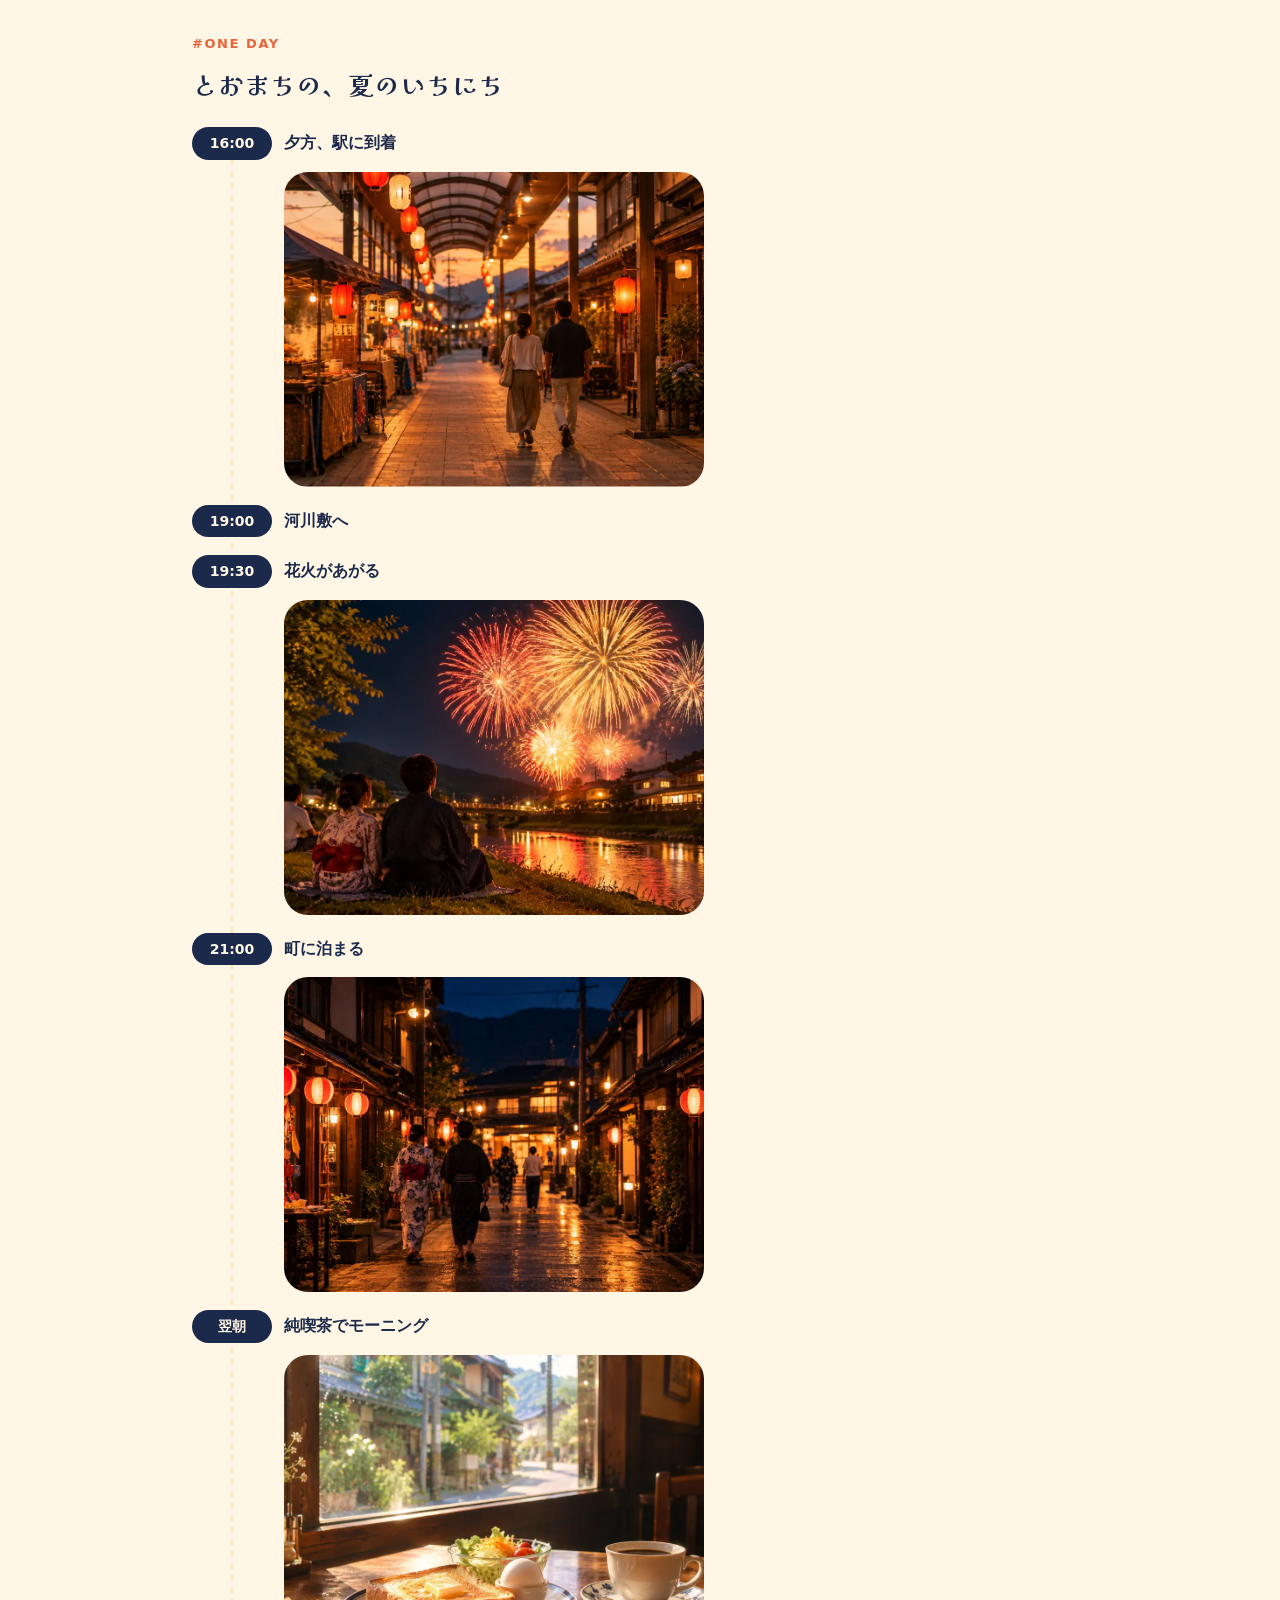
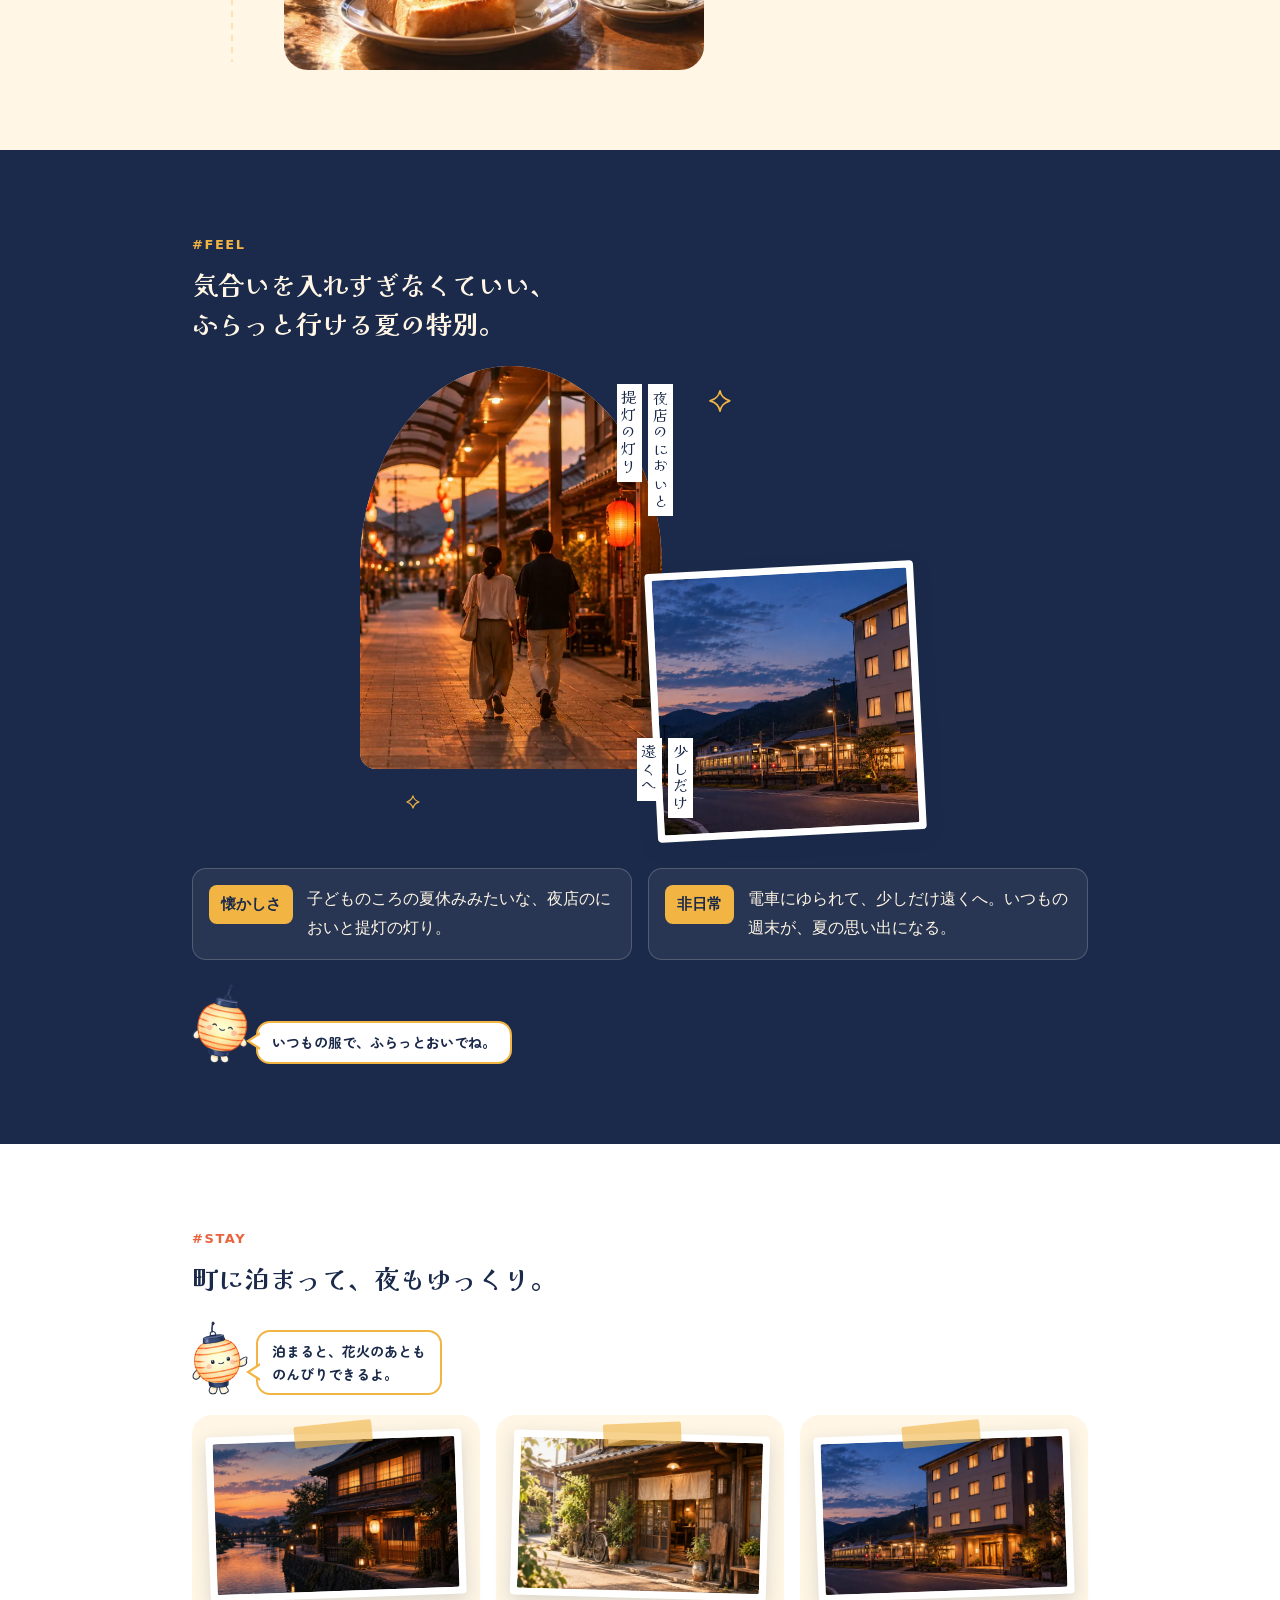
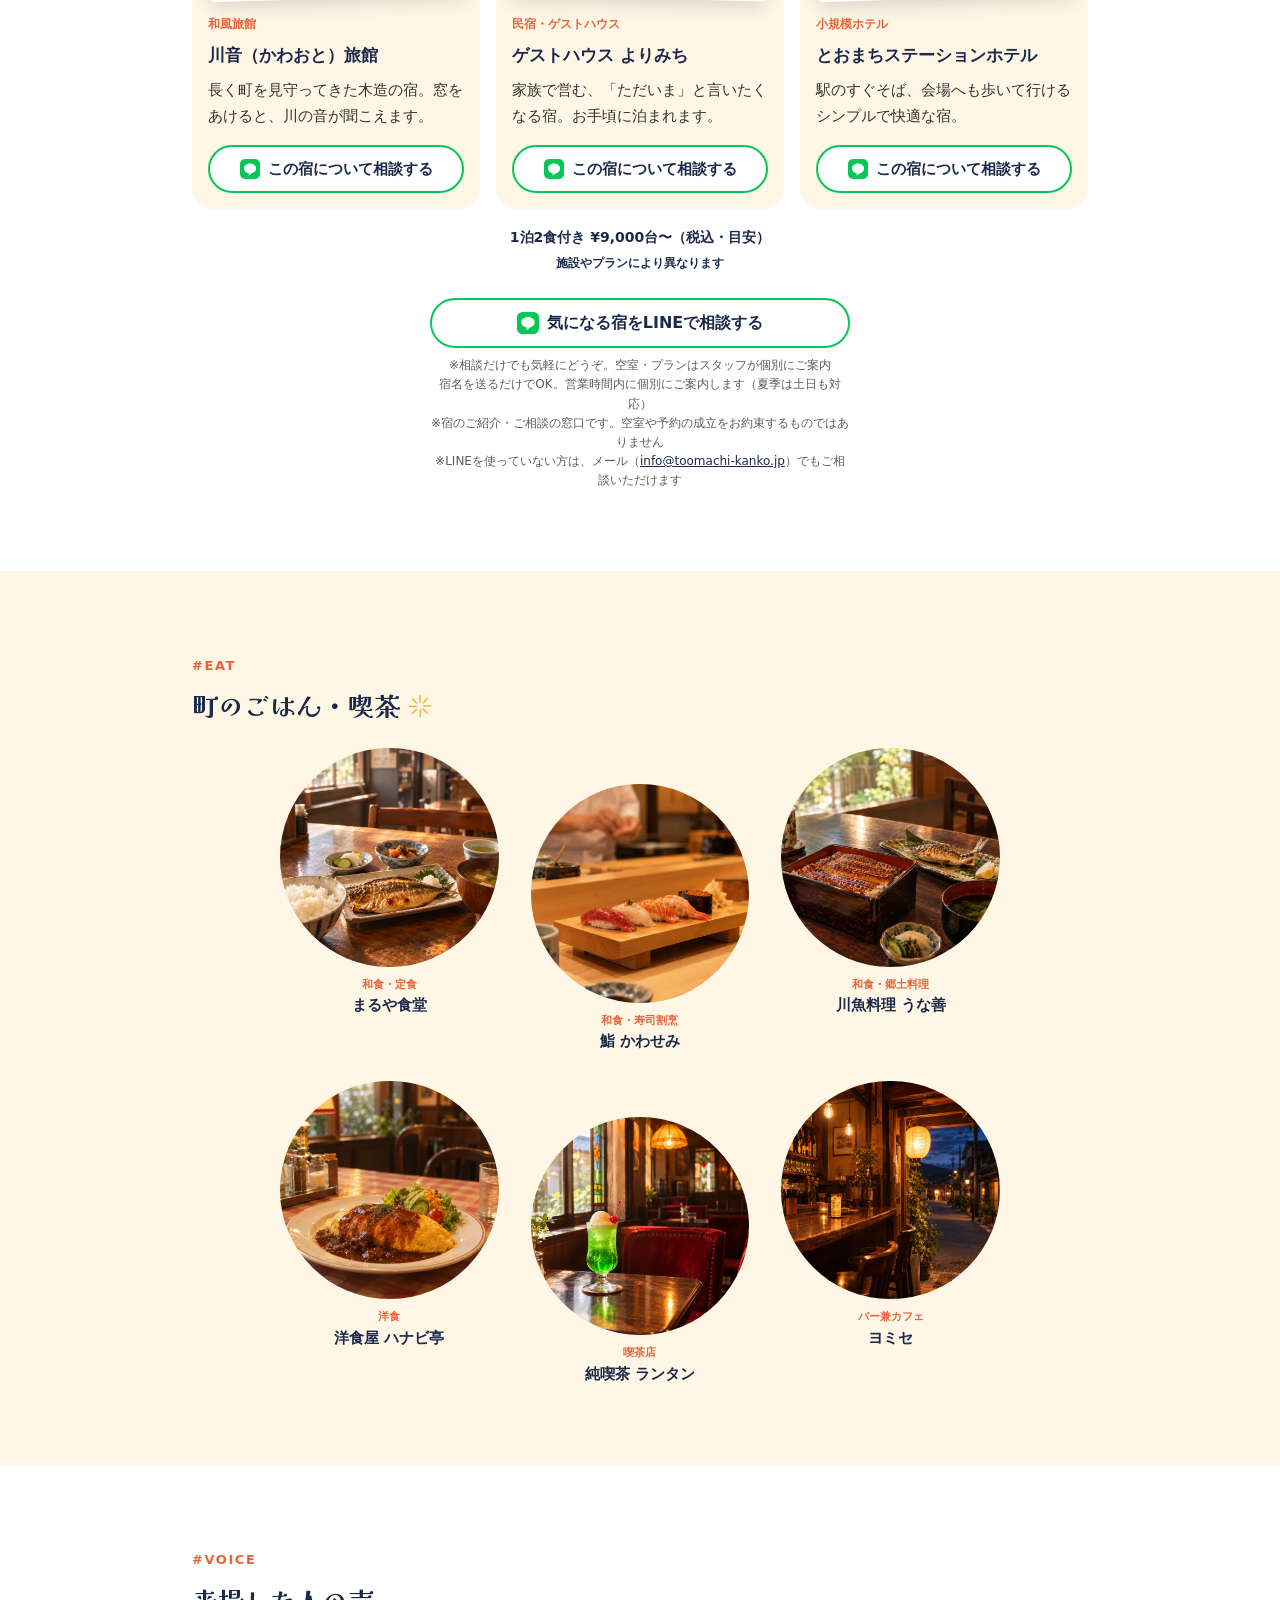
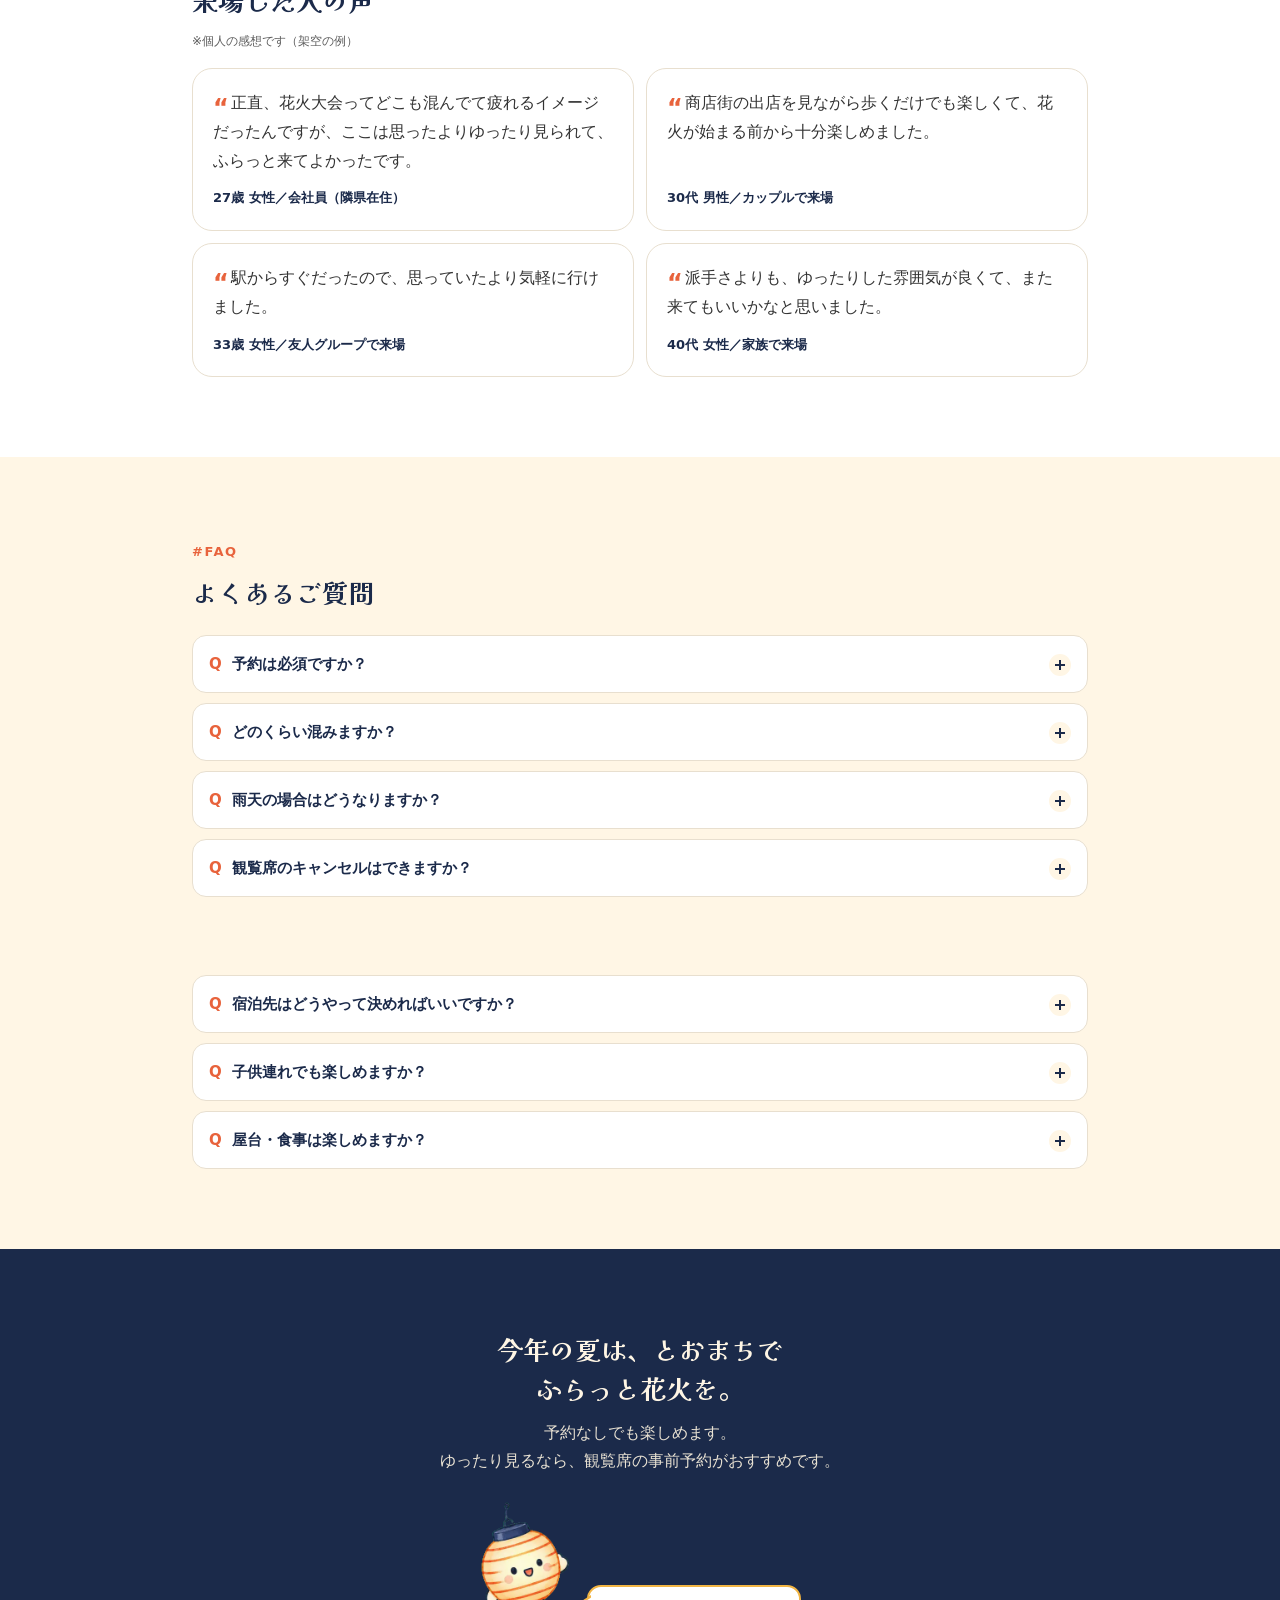
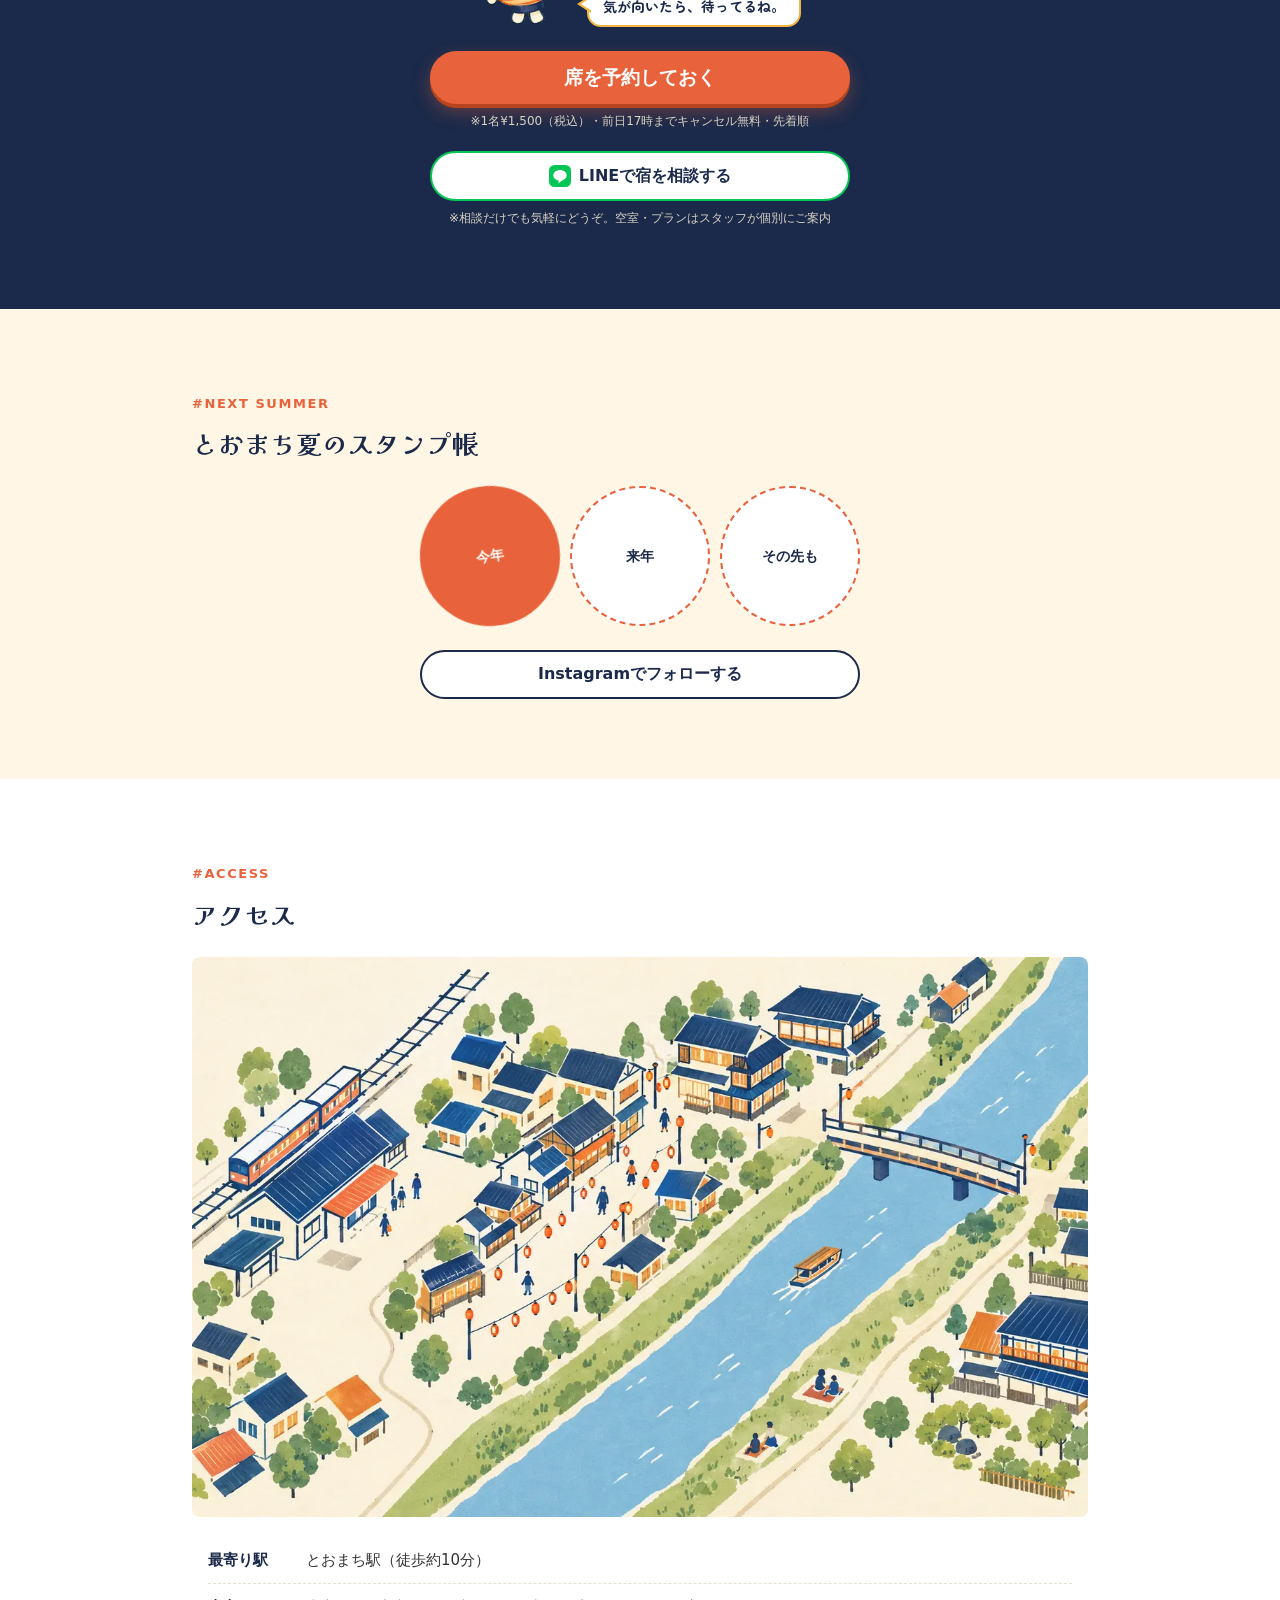
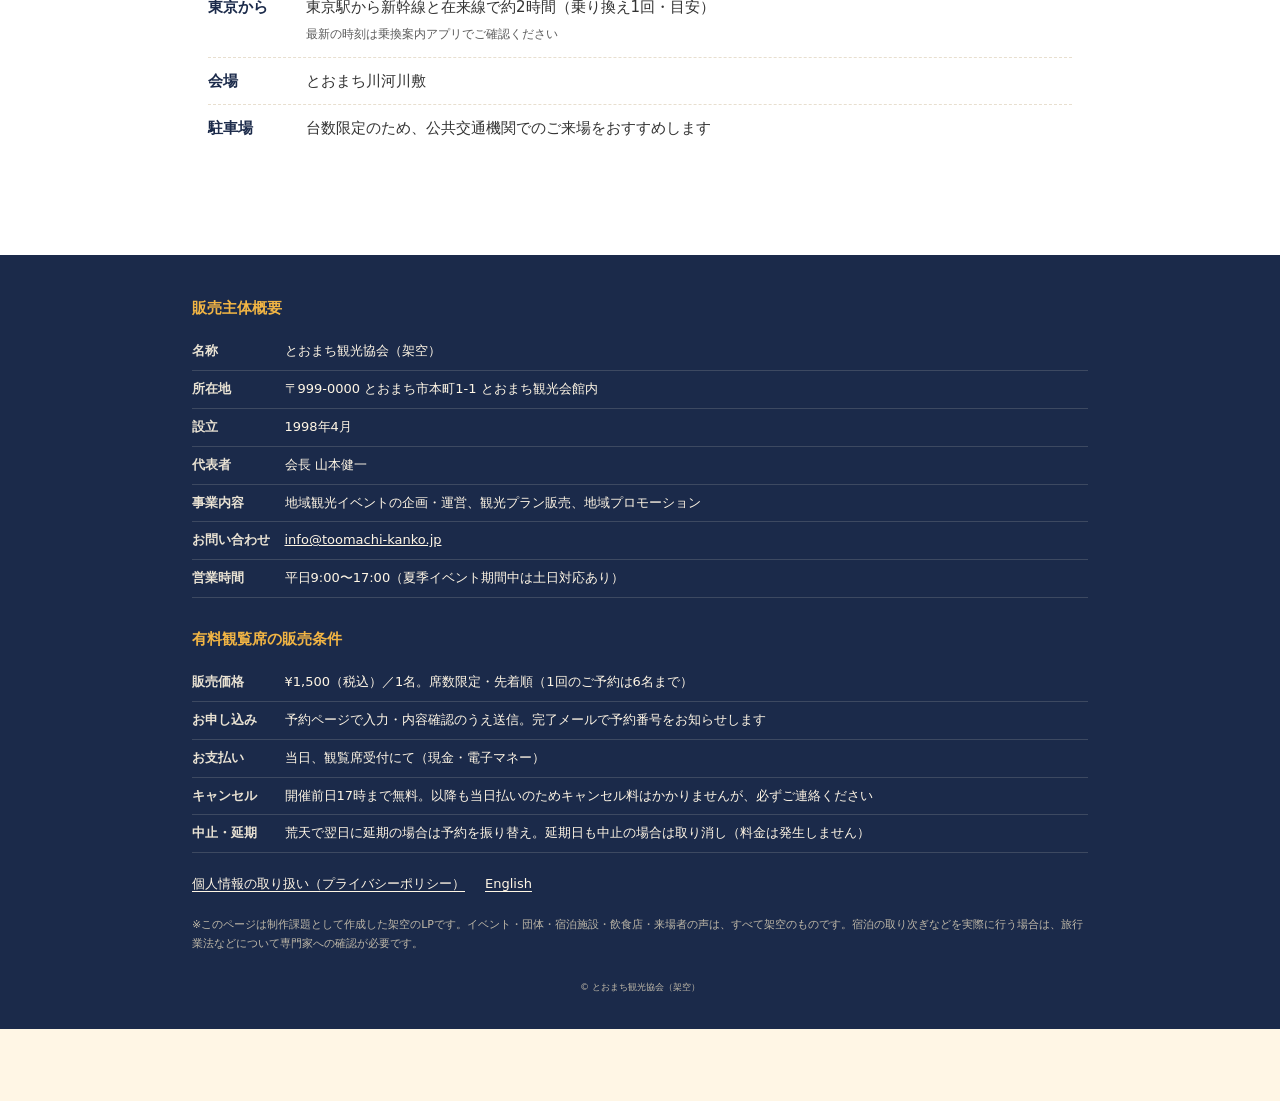
==== commit 766be5d9: "英語版作成" ====
--- a/index.html
+++ b/index.html
@@ -521,6 +521,7 @@
       <img class="ph access__map" src="images/access-map.webp" width="1280" height="801" alt="とおまち駅から商店街を通って、とおまち川河川敷へ向かう道のりのイラストマップ" loading="lazy" decoding="async">
       <dl class="event__table access__list">
         <div class="event__row"><dt>最寄り駅</dt><dd>とおまち駅（徒歩約10分）</dd></div>
+        <div class="event__row"><dt>東京から</dt><dd>東京駅から新幹線と在来線で約2時間（乗り換え1回・目安）<br><small>最新の時刻は乗換案内アプリでご確認ください</small></dd></div>
         <div class="event__row"><dt>会場</dt><dd>とおまち川河川敷</dd></div>
         <div class="event__row"><dt>駐車場</dt><dd>台数限定のため、公共交通機関でのご来場をおすすめします</dd></div>
       </dl>
--- a/css/style.css
+++ b/css/style.css
@@ -229,7 +229,7 @@
 .fv__video.is-ready { opacity: 1; }
 /* 動画の一時停止ボタン（自動で動く映像には止める手段を用意する） */
 .fv__motion {
-  position: absolute; top: 12px; right: 12px; z-index: 2;
+  position: absolute; top: 62px; right: 12px; z-index: 2; /* 言語切替の下 */
   width: 44px; height: 44px; border-radius: 50%;
   display: grid; place-items: center; cursor: pointer;
   color: var(--color-secondary); background: rgba(27, 42, 74, 0.55);
@@ -980,3 +980,66 @@
 .svg-sprite { position: absolute; width: 0; height: 0; overflow: hidden; }
 .fiction-note { margin-top: 20px; font-size: 0.6875rem; line-height: 1.7; color: #BFB8A8; }
 .tomorin picture { display: block; flex-shrink: 0; line-height: 0; }
+
+/* =========================================================
+   19. 2言語対応・表記（課題18・19章）
+   ========================================================= */
+/* 言語切替（FV右上） */
+.lang-switch {
+  position: absolute; top: 12px; right: 12px; z-index: 3;
+  display: flex; align-items: center;
+  background: rgba(27, 42, 74, 0.6);
+  border: 1px solid rgba(255, 246, 229, 0.4);
+  border-radius: 999px; padding: 3px;
+  font-family: var(--font-round); font-weight: 700; font-size: 0.8125rem; line-height: 1;
+}
+.lang-switch__item {
+  display: flex; align-items: center; justify-content: center;
+  min-height: 36px; padding: 0 14px; border-radius: 999px;
+  color: var(--color-secondary); text-decoration: none;
+}
+.lang-switch__item.is-current { background: var(--color-secondary); color: var(--color-primary); }
+a.lang-switch__item:hover { background: rgba(255, 246, 229, 0.15); }
+.lang-switch__item:focus-visible { outline: 3px solid var(--color-accent2); outline-offset: 2px; }
+
+/* 開催概要の小さな注記 */
+.event__row small { font-size: 0.75rem; color: var(--color-muted); }
+
+/* 観覧席のご予約条件（開いて読む） */
+.terms {
+  margin-top: 20px; background: var(--color-white);
+  border: 1px solid var(--color-border); border-radius: var(--radius-m);
+}
+.terms__summary {
+  cursor: pointer; list-style: none; position: relative;
+  padding: 14px 48px 14px 16px; min-height: 48px;
+  font-weight: 700; font-size: 0.9375rem; color: var(--color-primary); line-height: 1.5;
+}
+.terms__summary::-webkit-details-marker { display: none; }
+.terms__summary::after {
+  content: "＋"; position: absolute; right: 16px; top: 50%; transform: translateY(-50%);
+  width: 22px; height: 22px; border-radius: 50%; background: var(--color-secondary);
+  display: grid; place-items: center; font-size: 0.75rem; color: var(--color-primary);
+}
+.terms[open] .terms__summary::after { content: "−"; }
+.terms__summary:focus-visible { outline: 3px solid var(--color-accent2); outline-offset: -3px; border-radius: var(--radius-m); }
+.terms__list { padding: 0 16px 12px; }
+.terms__row { display: grid; grid-template-columns: 6.5em 1fr; gap: 8px; padding: 10px 0; border-top: 1px dashed var(--color-border); font-size: 0.875rem; line-height: 1.7; }
+.terms__row dt { font-weight: 700; color: var(--color-primary); }
+.terms__row a { color: var(--color-primary); }
+
+/* 来場者の声の注記 */
+.voice-note { margin: -12px 0 16px; font-size: 0.75rem; color: var(--color-muted); }
+
+/* LINE相談の注記内のリンク */
+.stay__cta .btn-note a { color: var(--color-primary); }
+
+/* フッター：販売条件・リンク */
+.site-footer__title--sub { margin-top: 28px; }
+.footer-links { display: flex; flex-wrap: wrap; gap: 8px 20px; margin-top: 20px; }
+.footer-links a { color: var(--color-secondary); text-underline-offset: 3px; }
+
+/* スマホ：英字ラベルが言語切替に重ならないよう、手前で折り返す */
+@media (max-width: 639px) {
+  .fv__en { max-width: calc(100% - 170px); line-height: 1.35; }
+}
